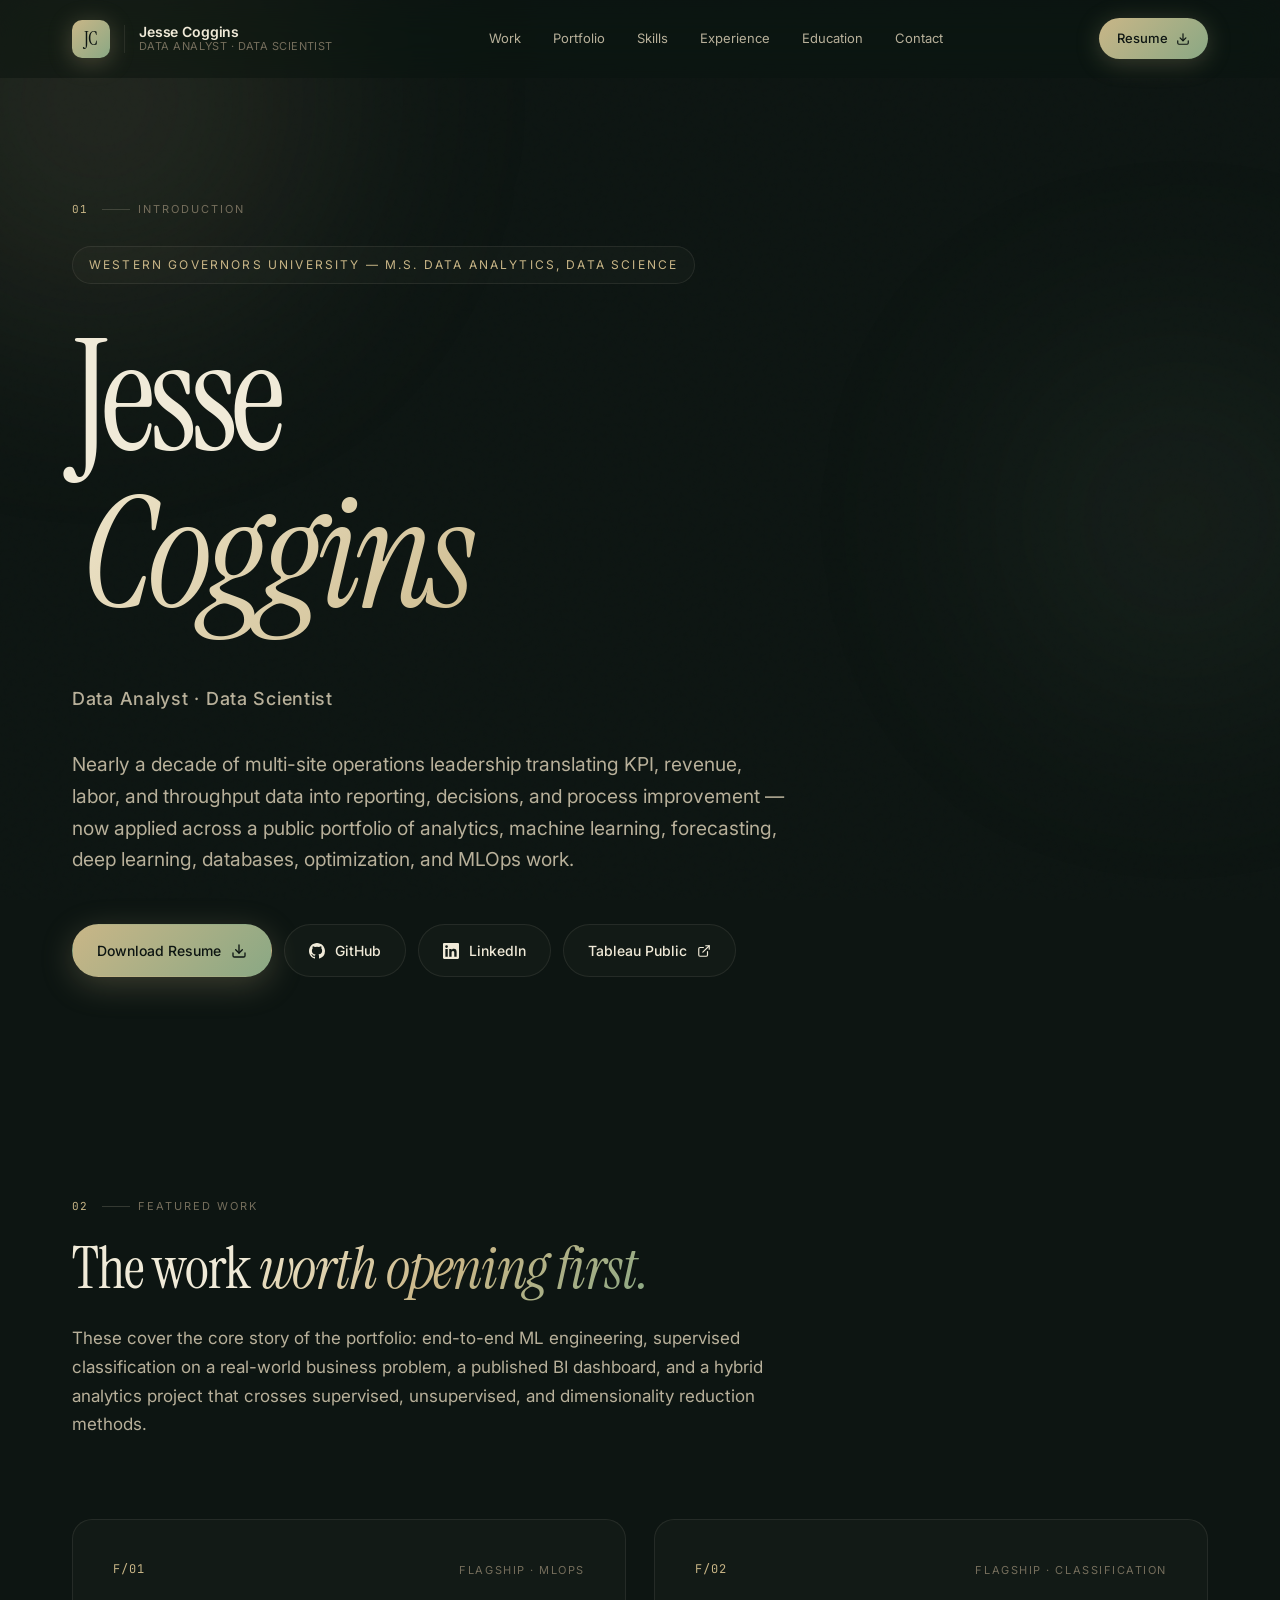
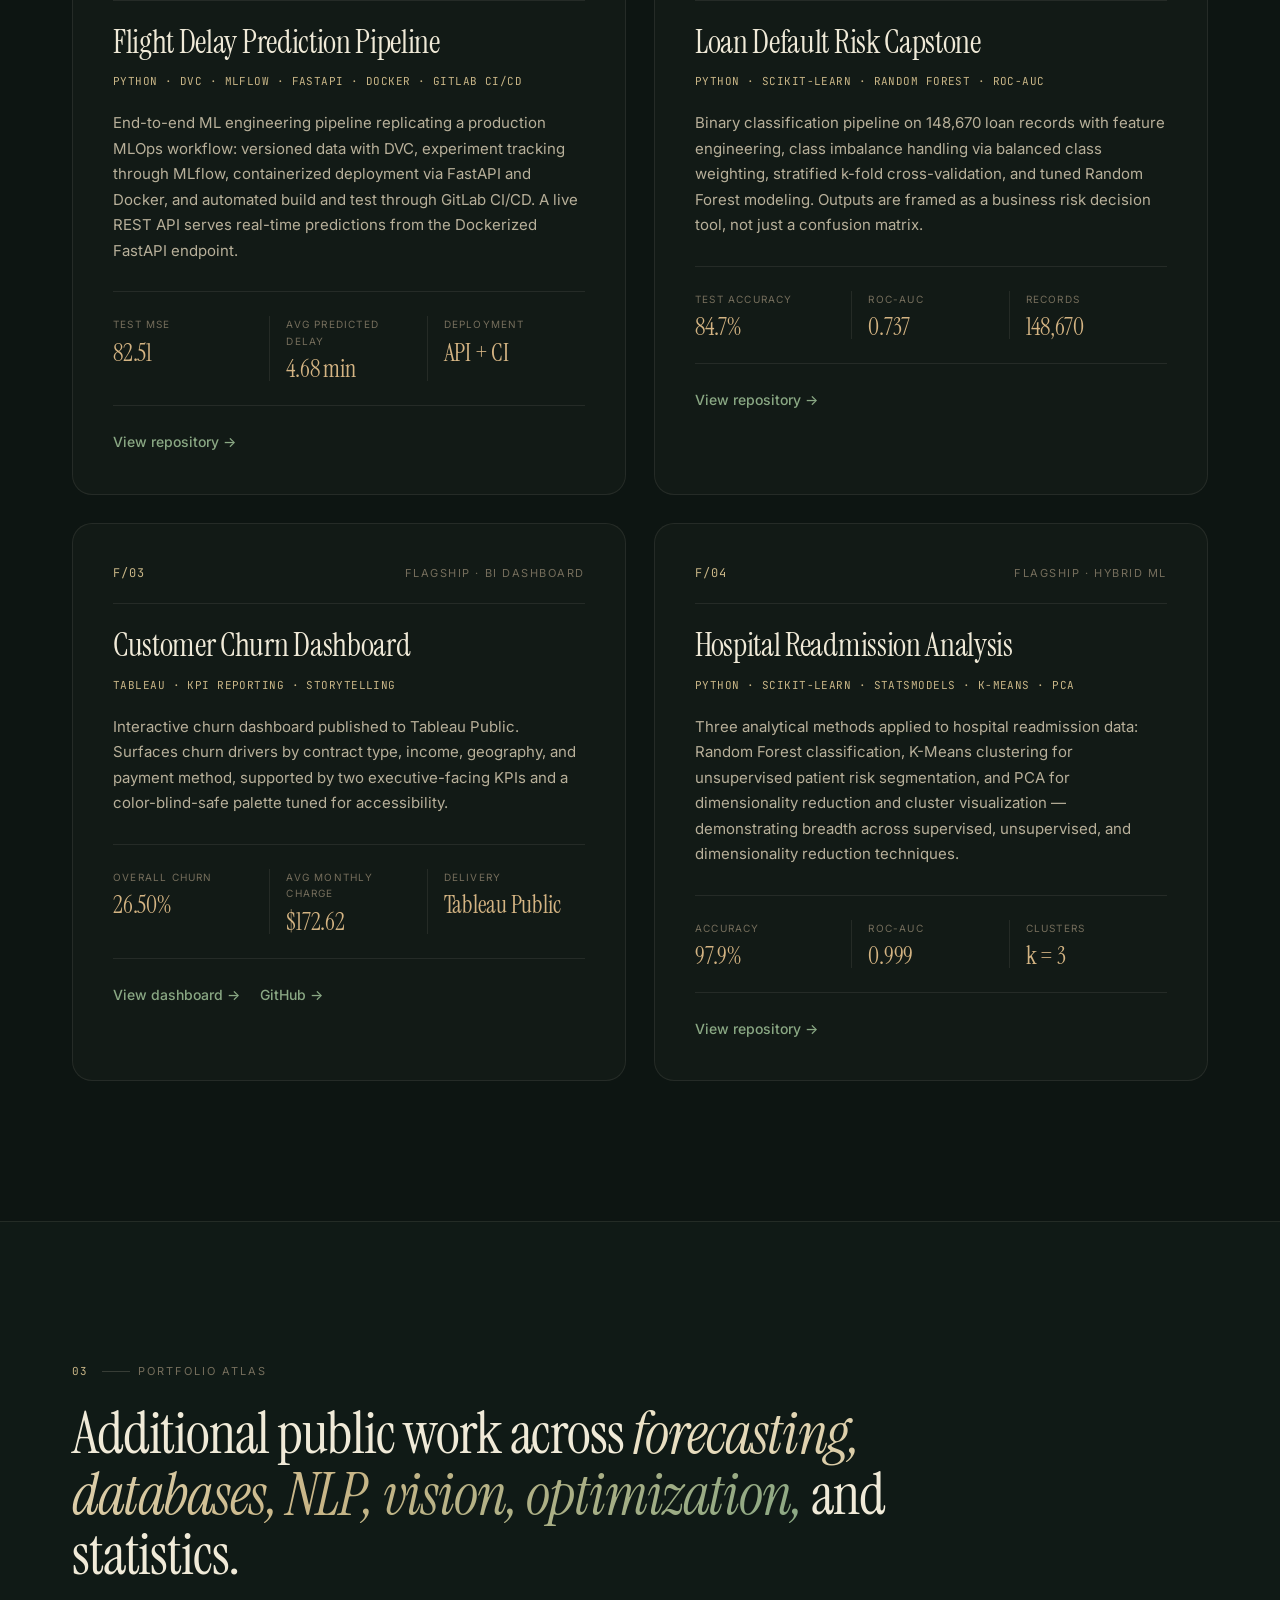
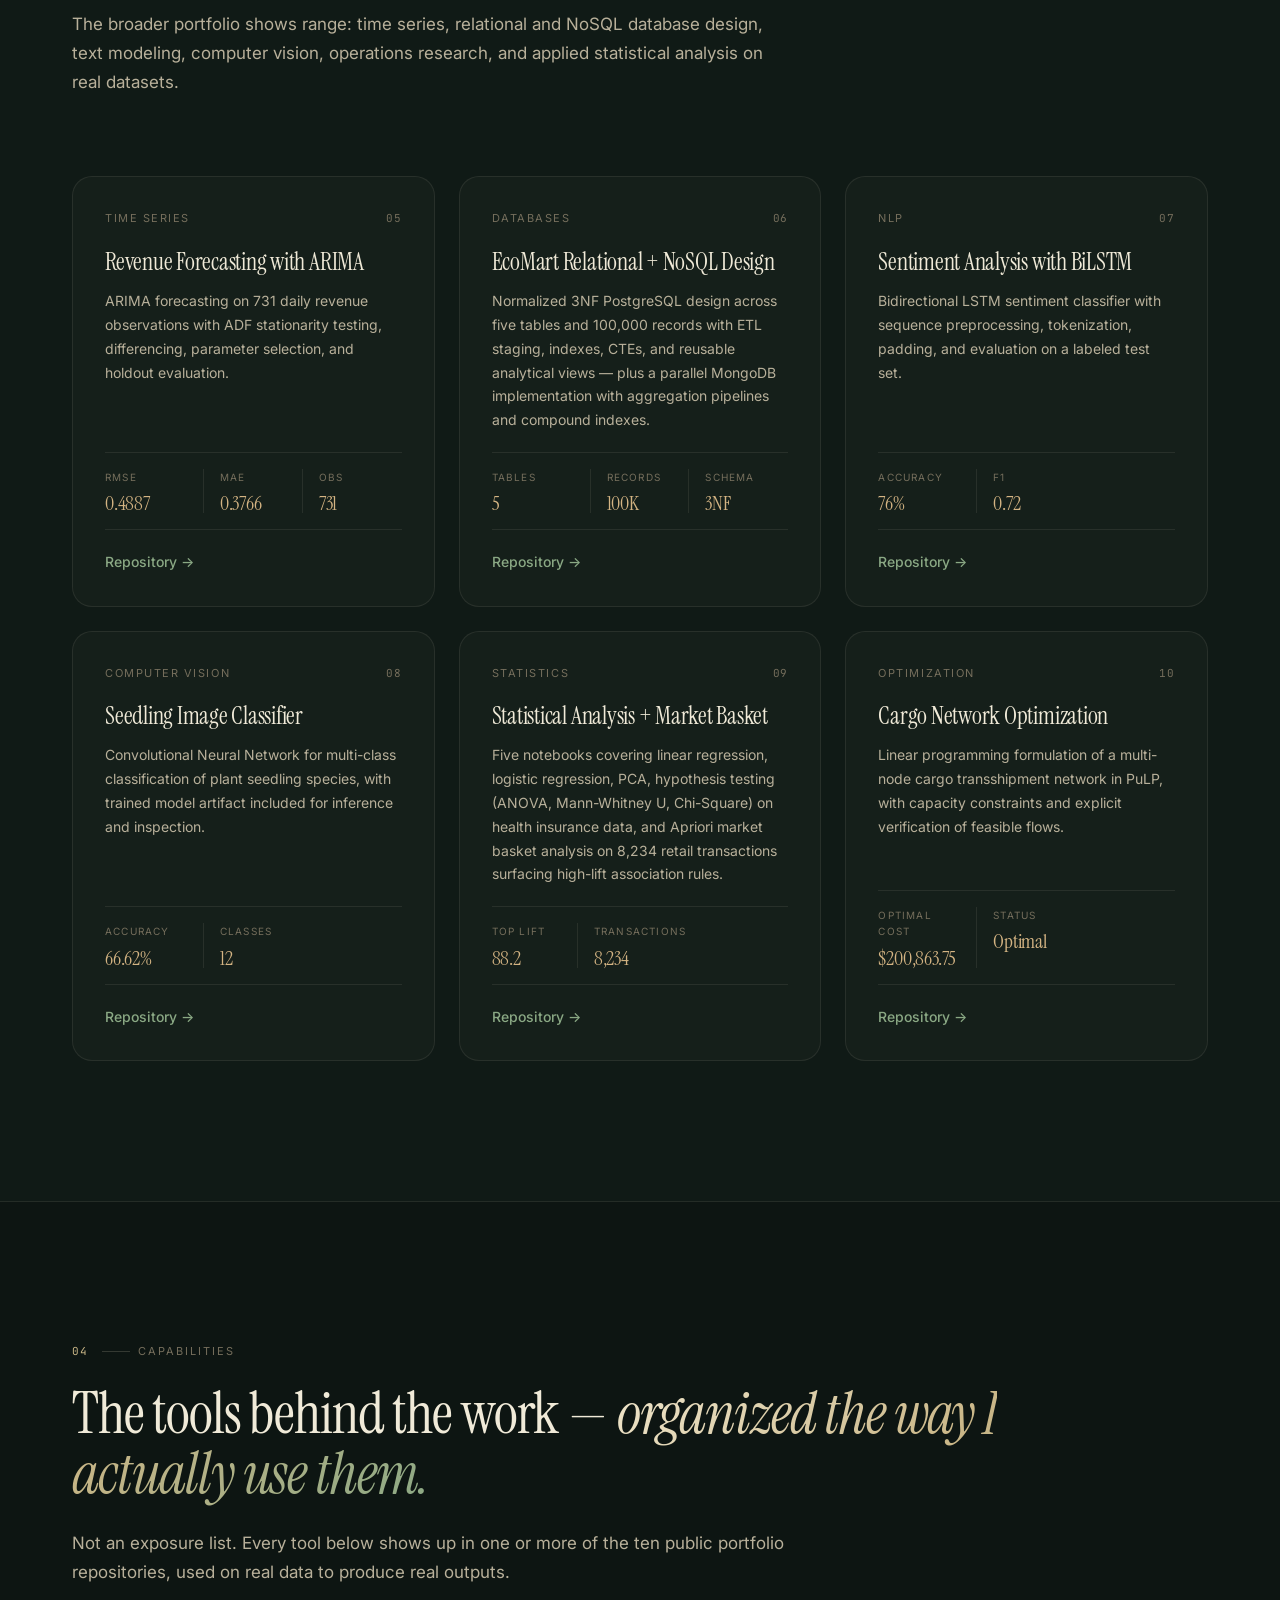
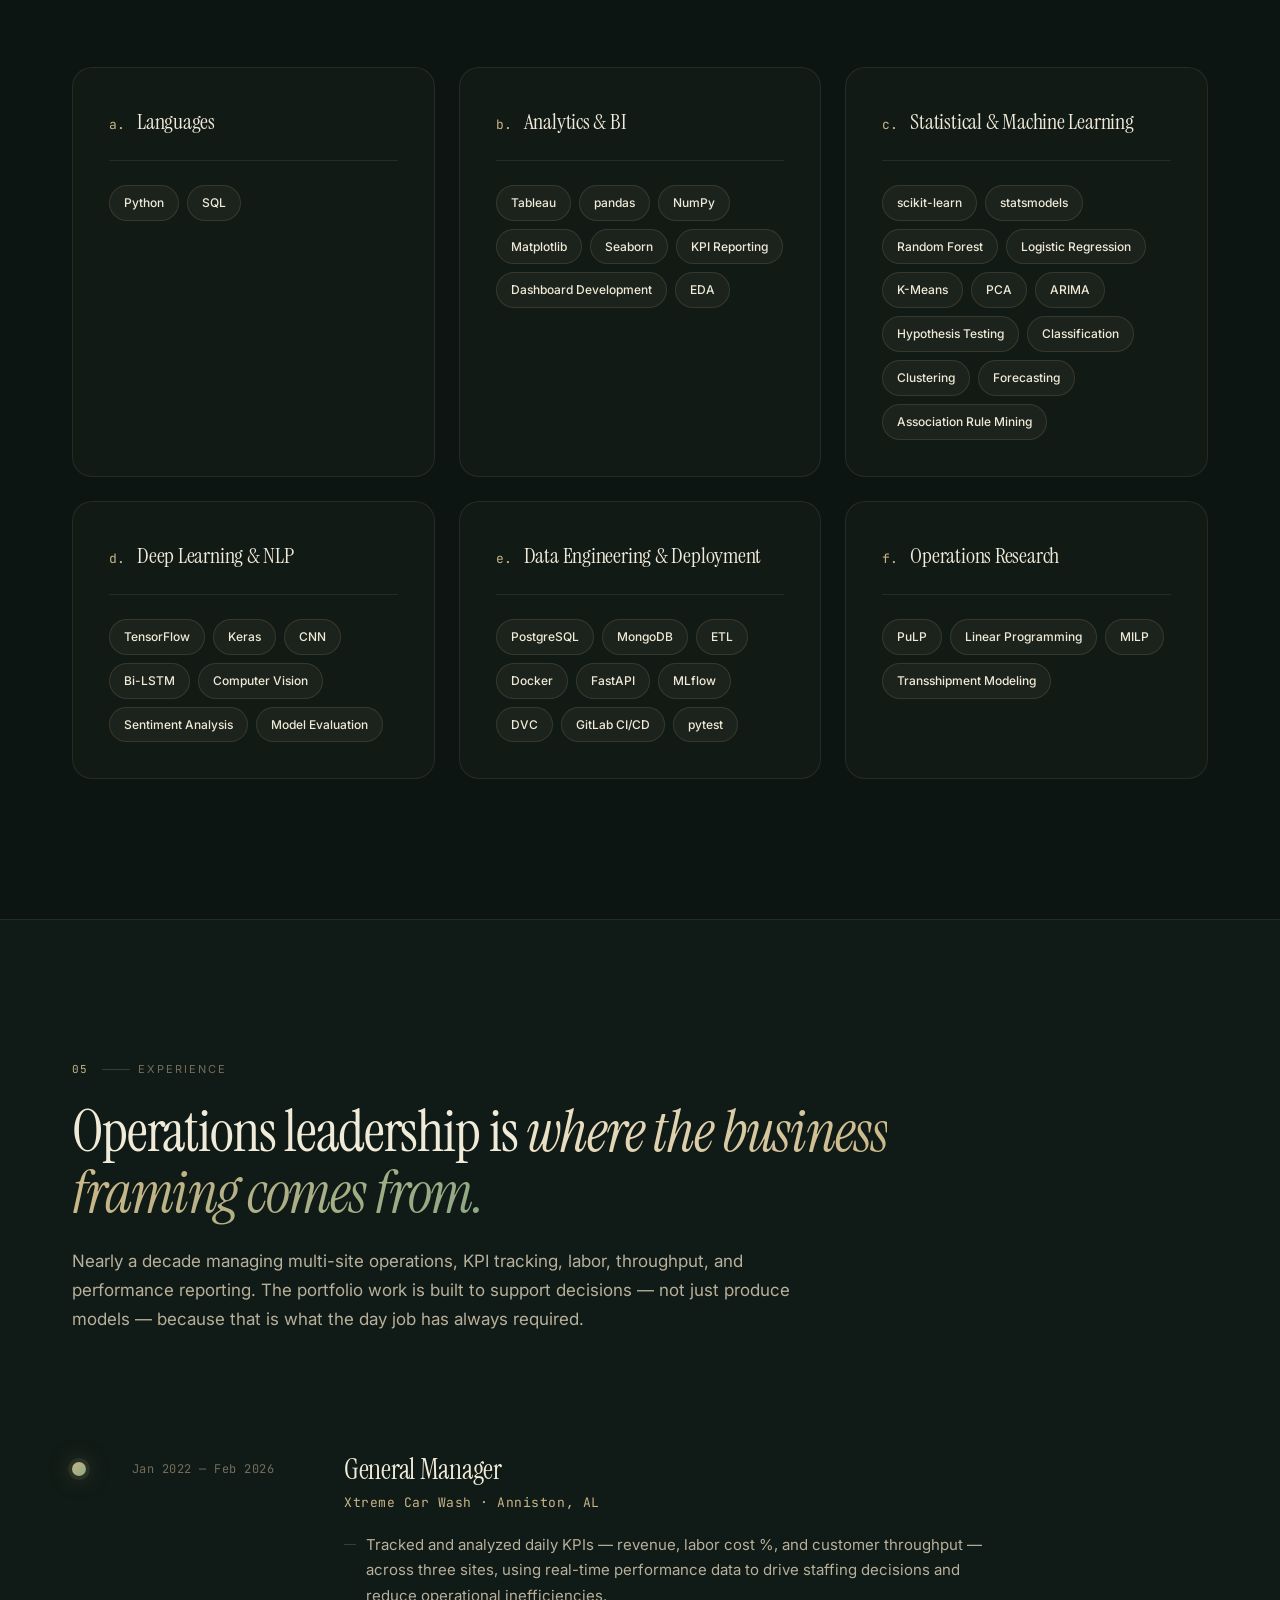
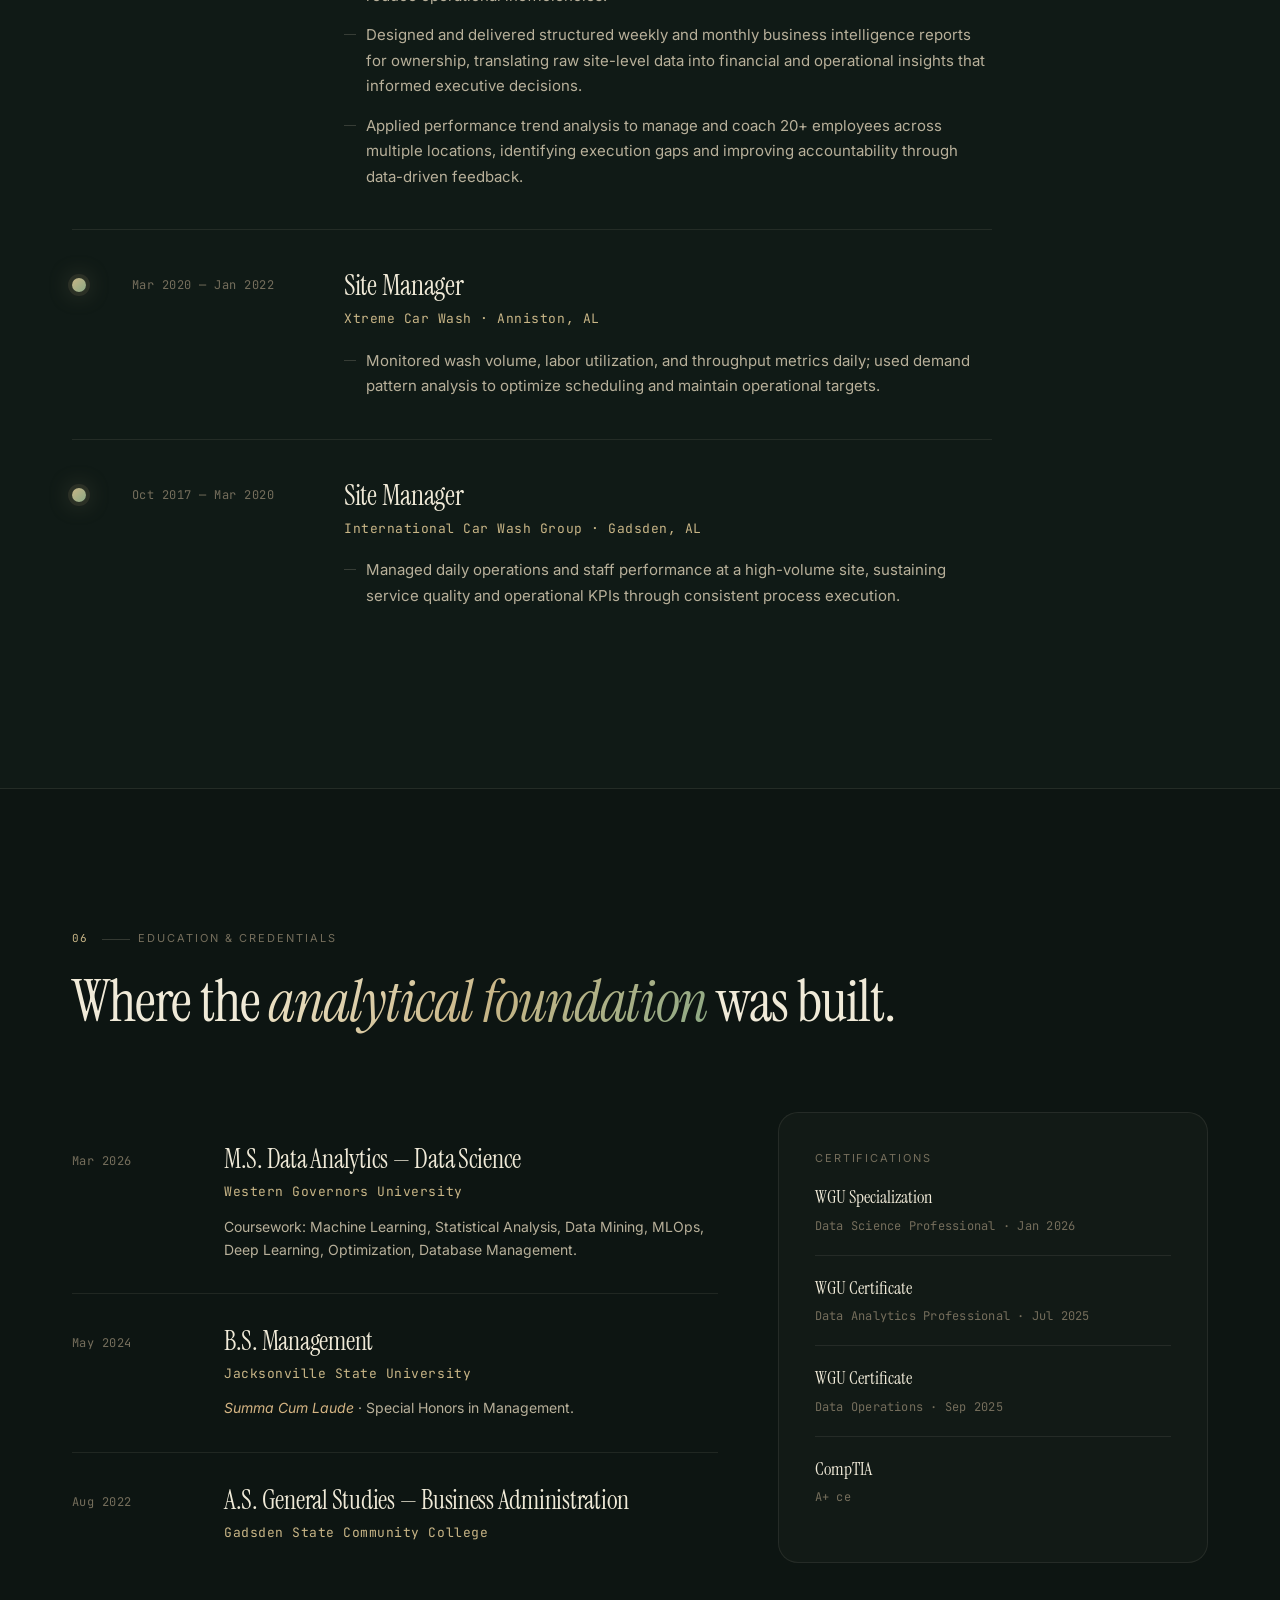
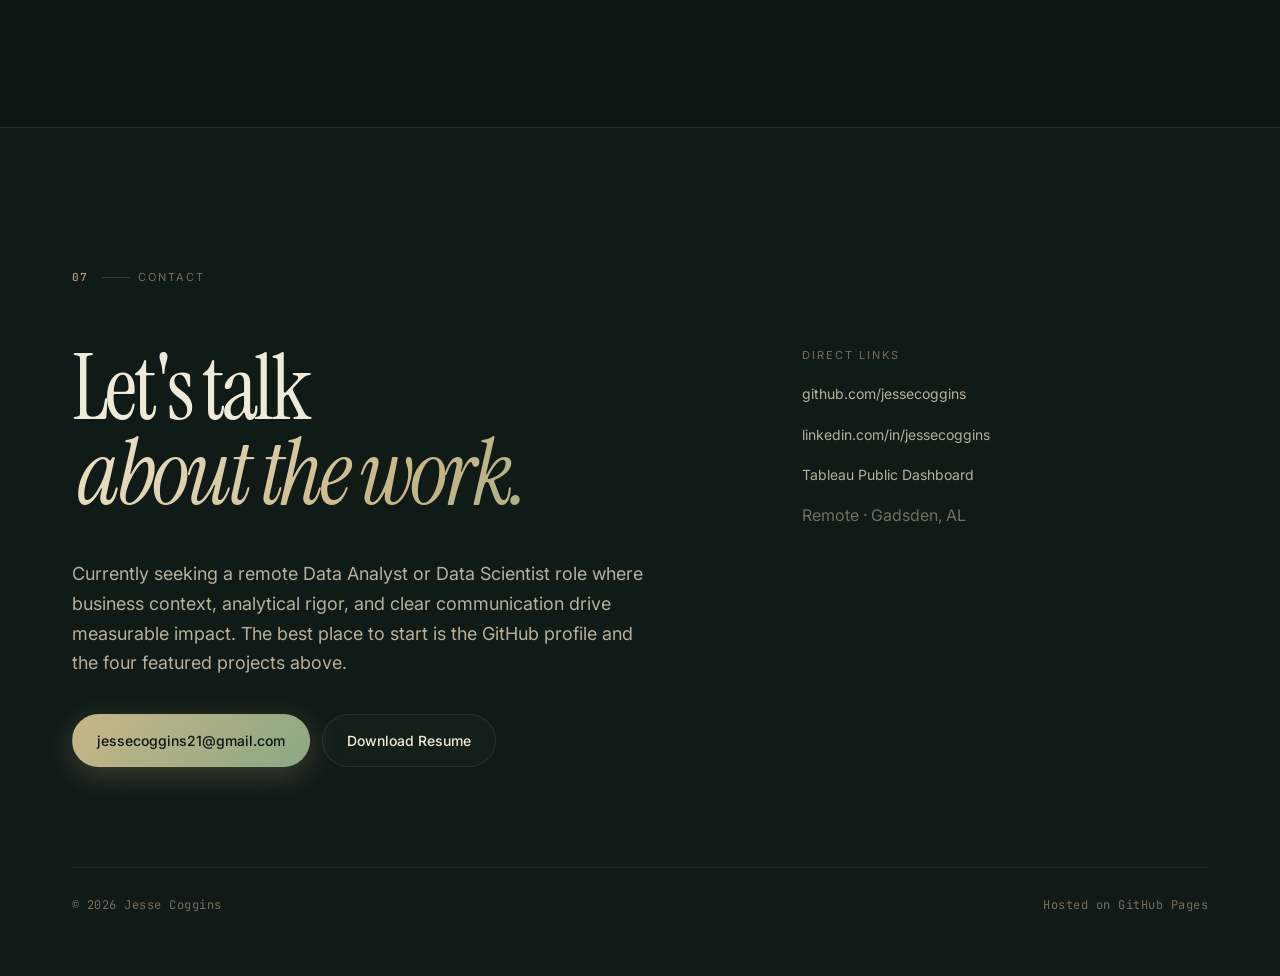
==== index.html @ a67bb9e8 "Fix theme-color to match bg and remove dead proof-strip CSS" ====
<!DOCTYPE html>
<html lang="en">
  <head>
    <meta charset="UTF-8" />
    <meta name="viewport" content="width=device-width, initial-scale=1.0" />
    <title>Jesse Coggins — Data Analyst &amp; Data Scientist</title>
    <meta
      name="description"
      content="Jesse Coggins — Data Analyst and Data Scientist. Public portfolio spanning analytics, machine learning, forecasting, deep learning, databases, optimization, and MLOps."
    />
    <meta name="author" content="Jesse Coggins" />
    <meta name="theme-color" content="#0d1512" />

    <link rel="icon" type="image/svg+xml" href="assets/favicon.svg" />
    <link rel="shortcut icon" href="assets/favicon.svg" />

    <meta property="og:type" content="website" />
    <meta property="og:title" content="Jesse Coggins — Data Analyst &amp; Data Scientist" />
    <meta
      property="og:description"
      content="Public portfolio spanning analytics, machine learning, forecasting, deep learning, databases, optimization, and MLOps."
    />
    <meta property="og:url" content="https://jessecoggins.github.io/" />
    <meta property="og:image" content="https://jessecoggins.github.io/assets/images/og-preview.png" />
    <meta property="og:image:width" content="2370" />
    <meta property="og:image:height" content="892" />

    <meta name="twitter:card" content="summary_large_image" />
    <meta name="twitter:title" content="Jesse Coggins — Data Analyst &amp; Data Scientist" />
    <meta name="twitter:description" content="Public portfolio spanning analytics, machine learning, forecasting, deep learning, databases, optimization, and MLOps." />
    <meta name="twitter:image" content="https://jessecoggins.github.io/assets/images/og-preview.png" />

    <script async src="https://www.googletagmanager.com/gtag/js?id=G-KCZHKZH9K4"></script>
    <script>
      window.dataLayer = window.dataLayer || [];
      function gtag(){dataLayer.push(arguments);}
      gtag('js', new Date());
      gtag('config', 'G-KCZHKZH9K4');
    </script>

    <link rel="preconnect" href="https://fonts.googleapis.com" />
    <link rel="preconnect" href="https://fonts.gstatic.com" crossorigin />
    <link
      href="https://fonts.googleapis.com/css2?family=Inter:wght@300;400;500;600;700&family=Instrument+Serif:ital@0;1&family=JetBrains+Mono:wght@400;500&display=swap"
      rel="stylesheet"
    />
    <script>
      document.documentElement.classList.add('js');
    </script>
    <link rel="stylesheet" href="styles.css" />
  </head>
  <body>
    <div class="grain" aria-hidden="true"></div>
    <div class="gradient-orb orb-1" aria-hidden="true"></div>
    <div class="gradient-orb orb-2" aria-hidden="true"></div>

    <header class="site-header">
      <div class="container nav">
        <a class="brand" href="#top" aria-label="Jesse Coggins — home">
          <span class="brand-mark">JC</span>
          <span class="brand-divider" aria-hidden="true"></span>
          <span class="brand-text">
            <strong>Jesse Coggins</strong>
            <small>Data Analyst · Data Scientist</small>
          </span>
        </a>

        <nav class="primary-nav" aria-label="Primary">
          <a href="#work">Work</a>
          <a href="#portfolio">Portfolio</a>
          <a href="#skills">Skills</a>
          <a href="#experience">Experience</a>
          <a href="#education">Education</a>
          <a href="#contact">Contact</a>
        </nav>

        <div class="nav-actions">
          <details class="mobile-nav">
            <summary class="nav-toggle" aria-label="Open menu">
              <span>Menu</span>
              <svg width="14" height="14" viewBox="0 0 24 24" fill="none" stroke="currentColor" stroke-width="2" stroke-linecap="round" stroke-linejoin="round" aria-hidden="true">
                <line x1="3" y1="6" x2="21" y2="6" />
                <line x1="3" y1="12" x2="21" y2="12" />
                <line x1="3" y1="18" x2="21" y2="18" />
              </svg>
            </summary>
            <div class="mobile-nav-panel" aria-label="Mobile navigation">
              <a href="#work">Work</a>
              <a href="#portfolio">Portfolio</a>
              <a href="#skills">Skills</a>
              <a href="#experience">Experience</a>
              <a href="#education">Education</a>
              <a href="#contact">Contact</a>
            </div>
          </details>

          <a class="nav-button" href="assets/resume/Jesse_Coggins_Resume.pdf" download>
            <span>Resume</span>
            <svg width="14" height="14" viewBox="0 0 24 24" fill="none" stroke="currentColor" stroke-width="2" stroke-linecap="round" stroke-linejoin="round" aria-hidden="true">
              <path d="M21 15v4a2 2 0 0 1-2 2H5a2 2 0 0 1-2-2v-4" />
              <polyline points="7 10 12 15 17 10" />
              <line x1="12" y1="15" x2="12" y2="3" />
            </svg>
          </a>
        </div>
      </div>
    </header>

    <main id="top">
      <!-- ===================== HERO ===================== -->
      <section class="hero">
        <div class="container hero-inner">
          <div class="hero-meta">
            <span class="section-index">01</span>
            <span class="section-label">Introduction</span>
          </div>

          <p class="eyebrow">Western Governors University — M.S. Data Analytics, Data Science</p>

          <h1 class="display">
            <span class="display-line">Jesse</span>
            <span class="display-line italic">Coggins</span>
          </h1>

          <p class="role">Data Analyst · Data Scientist</p>

          <p class="lede">
            Nearly a decade of multi-site operations leadership translating KPI, revenue, labor,
            and throughput data into reporting, decisions, and process improvement — now applied
            across a public portfolio of analytics, machine learning, forecasting, deep learning,
            databases, optimization, and MLOps work.
          </p>

          <div class="cta-row">
            <a class="button button-primary" href="assets/resume/Jesse_Coggins_Resume.pdf" download>
              <span>Download Resume</span>
              <svg width="16" height="16" viewBox="0 0 24 24" fill="none" stroke="currentColor" stroke-width="2" stroke-linecap="round" stroke-linejoin="round" aria-hidden="true"><path d="M21 15v4a2 2 0 0 1-2 2H5a2 2 0 0 1-2-2v-4"/><polyline points="7 10 12 15 17 10"/><line x1="12" y1="15" x2="12" y2="3"/></svg>
            </a>
            <a class="button button-ghost" href="https://github.com/jessecoggins" target="_blank" rel="noreferrer">
              <svg width="16" height="16" viewBox="0 0 24 24" fill="currentColor" aria-hidden="true"><path d="M12 0C5.37 0 0 5.37 0 12c0 5.3 3.44 9.8 8.21 11.39.6.11.82-.26.82-.58v-2.17c-3.34.73-4.04-1.61-4.04-1.61-.55-1.39-1.34-1.76-1.34-1.76-1.09-.75.08-.73.08-.73 1.21.09 1.84 1.24 1.84 1.24 1.07 1.84 2.81 1.31 3.5 1 .11-.78.42-1.31.76-1.61-2.67-.3-5.47-1.33-5.47-5.93 0-1.31.47-2.38 1.24-3.22-.13-.3-.54-1.52.11-3.18 0 0 1.01-.32 3.3 1.23a11.5 11.5 0 0 1 6 0c2.29-1.55 3.3-1.23 3.3-1.23.65 1.66.24 2.88.12 3.18.77.84 1.24 1.91 1.24 3.22 0 4.61-2.81 5.62-5.49 5.92.43.37.81 1.1.81 2.22v3.29c0 .32.22.7.83.58A12 12 0 0 0 24 12c0-6.63-5.37-12-12-12z"/></svg>
              <span>GitHub</span>
            </a>
            <a class="button button-ghost" href="https://www.linkedin.com/in/jessecoggins" target="_blank" rel="noreferrer">
              <svg width="16" height="16" viewBox="0 0 24 24" fill="currentColor" aria-hidden="true"><path d="M20.45 20.45h-3.56v-5.57c0-1.33-.02-3.04-1.85-3.04-1.85 0-2.14 1.45-2.14 2.94v5.67H9.35V9h3.41v1.56h.05c.48-.9 1.64-1.85 3.37-1.85 3.6 0 4.27 2.37 4.27 5.46v6.28zM5.34 7.43a2.06 2.06 0 1 1 0-4.13 2.06 2.06 0 0 1 0 4.13zM7.12 20.45H3.56V9h3.56v11.45zM22.22 0H1.77C.8 0 0 .77 0 1.72v20.56C0 23.23.8 24 1.77 24h20.45c.98 0 1.78-.77 1.78-1.72V1.72C24 .77 23.2 0 22.22 0z"/></svg>
              <span>LinkedIn</span>
            </a>
            <a class="button button-ghost" href="https://public.tableau.com/shared/Z8Z9SR2NB?:display_count=n&amp;:origin=viz_share_link" target="_blank" rel="noreferrer">
              <span>Tableau Public</span>
              <svg width="14" height="14" viewBox="0 0 24 24" fill="none" stroke="currentColor" stroke-width="2" stroke-linecap="round" stroke-linejoin="round" aria-hidden="true"><path d="M18 13v6a2 2 0 0 1-2 2H5a2 2 0 0 1-2-2V8a2 2 0 0 1 2-2h6"/><polyline points="15 3 21 3 21 9"/><line x1="10" y1="14" x2="21" y2="3"/></svg>
            </a>
          </div>

        </div>
      </section>

      <!-- ===================== WORK / FEATURED ===================== -->
      <section id="work" class="section">
        <div class="container">
          <header class="section-head">
            <div class="section-meta">
              <span class="section-index">02</span>
              <span class="section-label">Featured Work</span>
            </div>
            <h2 class="section-title">
              The work <em>worth opening first.</em>
            </h2>
            <p class="section-dek">
              These cover the core story of the portfolio: end-to-end ML engineering, supervised
              classification on a real-world business problem, a published BI dashboard, and a
              hybrid analytics project that crosses supervised, unsupervised, and dimensionality
              reduction methods.
            </p>
          </header>

          <div class="featured-grid">
            <article class="project project-featured">
              <div class="project-rail">
                <span class="project-index">F/01</span>
                <span class="project-kind">Flagship · MLOps</span>
              </div>
              <div class="project-body">
                <h3>Flight Delay Prediction Pipeline</h3>
                <p class="project-tags">Python · DVC · MLflow · FastAPI · Docker · GitLab CI/CD</p>
                <p class="project-copy">
                  End-to-end ML engineering pipeline replicating a production MLOps workflow:
                  versioned data with DVC, experiment tracking through MLflow, containerized
                  deployment via FastAPI and Docker, and automated build and test through GitLab
                  CI/CD. A live REST API serves real-time predictions from the Dockerized
                  FastAPI endpoint.
                </p>
                <dl class="metric-row">
                  <div><dt>Test MSE</dt><dd>82.51</dd></div>
                  <div><dt>Avg Predicted Delay</dt><dd>4.68 min</dd></div>
                  <div><dt>Deployment</dt><dd>API + CI</dd></div>
                </dl>
                <div class="project-links">
                  <a href="https://github.com/jessecoggins/flight-delay-mlops" target="_blank" rel="noreferrer">View repository →</a>
                </div>
              </div>
            </article>

            <article class="project project-featured">
              <div class="project-rail">
                <span class="project-index">F/02</span>
                <span class="project-kind">Flagship · Classification</span>
              </div>
              <div class="project-body">
                <h3>Loan Default Risk Capstone</h3>
                <p class="project-tags">Python · scikit-learn · Random Forest · ROC-AUC</p>
                <p class="project-copy">
                  Binary classification pipeline on 148,670 loan records with feature engineering,
                  class imbalance handling via balanced class weighting, stratified k-fold
                  cross-validation, and tuned Random Forest modeling. Outputs are framed as a
                  business risk decision tool, not just a confusion matrix.
                </p>
                <dl class="metric-row">
                  <div><dt>Test Accuracy</dt><dd>84.7%</dd></div>
                  <div><dt>ROC-AUC</dt><dd>0.737</dd></div>
                  <div><dt>Records</dt><dd>148,670</dd></div>
                </dl>
                <div class="project-links">
                  <a href="https://github.com/jessecoggins/loan-default-risk-capstone" target="_blank" rel="noreferrer">View repository →</a>
                </div>
              </div>
            </article>

            <article class="project project-featured">
              <div class="project-rail">
                <span class="project-index">F/03</span>
                <span class="project-kind">Flagship · BI Dashboard</span>
              </div>
              <div class="project-body">
                <h3>Customer Churn Dashboard</h3>
                <p class="project-tags">Tableau · KPI Reporting · Storytelling</p>
                <p class="project-copy">
                  Interactive churn dashboard published to Tableau Public. Surfaces churn drivers
                  by contract type, income, geography, and payment method, supported by two
                  executive-facing KPIs and a color-blind-safe palette tuned for accessibility.
                </p>
                <dl class="metric-row">
                  <div><dt>Overall Churn</dt><dd>26.50%</dd></div>
                  <div><dt>Avg Monthly Charge</dt><dd>$172.62</dd></div>
                  <div><dt>Delivery</dt><dd>Tableau Public</dd></div>
                </dl>
                <div class="project-links">
                  <a href="https://public.tableau.com/shared/Z8Z9SR2NB?:display_count=n&amp;:origin=viz_share_link" target="_blank" rel="noreferrer">View dashboard →</a>
                  <a href="https://github.com/jessecoggins/customer-churn-dashboard" target="_blank" rel="noreferrer">GitHub →</a>
                </div>
              </div>
            </article>

            <article class="project project-featured">
              <div class="project-rail">
                <span class="project-index">F/04</span>
                <span class="project-kind">Flagship · Hybrid ML</span>
              </div>
              <div class="project-body">
                <h3>Hospital Readmission Analysis</h3>
                <p class="project-tags">Python · scikit-learn · statsmodels · K-Means · PCA</p>
                <p class="project-copy">
                  Three analytical methods applied to hospital readmission data: Random Forest
                  classification, K-Means clustering for unsupervised patient risk segmentation,
                  and PCA for dimensionality reduction and cluster visualization — demonstrating
                  breadth across supervised, unsupervised, and dimensionality reduction techniques.
                </p>
                <dl class="metric-row">
                  <div><dt>Accuracy</dt><dd>97.9%</dd></div>
                  <div><dt>ROC-AUC</dt><dd>0.999</dd></div>
                  <div><dt>Clusters</dt><dd>k = 3</dd></div>
                </dl>
                <div class="project-links">
                  <a href="https://github.com/jessecoggins/hospital-readmission-ml" target="_blank" rel="noreferrer">View repository →</a>
                </div>
              </div>
            </article>
          </div>
        </div>
      </section>

      <!-- ===================== PORTFOLIO ATLAS ===================== -->
      <section id="portfolio" class="section section-alt">
        <div class="container">
          <header class="section-head">
            <div class="section-meta">
              <span class="section-index">03</span>
              <span class="section-label">Portfolio Atlas</span>
            </div>
            <h2 class="section-title">
              Additional public work across <em>forecasting, databases, NLP, vision, optimization,</em> and statistics.
            </h2>
            <p class="section-dek">
              The broader portfolio shows range: time series, relational and NoSQL database
              design, text modeling, computer vision, operations research, and applied
              statistical analysis on real datasets.
            </p>
          </header>

          <div class="atlas-grid">
            <article class="project project-atlas">
              <div class="project-topline">
                <span class="project-kind">Time Series</span>
                <span class="project-index-sm">05</span>
              </div>
              <h3>Revenue Forecasting with ARIMA</h3>
              <p class="project-copy">
                ARIMA forecasting on 731 daily revenue observations with ADF stationarity testing,
                differencing, parameter selection, and holdout evaluation.
              </p>
              <dl class="metric-row compact">
                <div><dt>RMSE</dt><dd>0.4887</dd></div>
                <div><dt>MAE</dt><dd>0.3766</dd></div>
                <div><dt>Obs</dt><dd>731</dd></div>
              </dl>
              <a href="https://github.com/jessecoggins/revenue-forecasting-arima" target="_blank" rel="noreferrer" class="project-link">Repository →</a>
            </article>

            <article class="project project-atlas">
              <div class="project-topline">
                <span class="project-kind">Databases</span>
                <span class="project-index-sm">06</span>
              </div>
              <h3>EcoMart Relational + NoSQL Design</h3>
              <p class="project-copy">
                Normalized 3NF PostgreSQL design across five tables and 100,000 records with ETL
                staging, indexes, CTEs, and reusable analytical views — plus a parallel MongoDB
                implementation with aggregation pipelines and compound indexes.
              </p>
              <dl class="metric-row compact">
                <div><dt>Tables</dt><dd>5</dd></div>
                <div><dt>Records</dt><dd>100K</dd></div>
                <div><dt>Schema</dt><dd>3NF</dd></div>
              </dl>
              <a href="https://github.com/jessecoggins/ecomart-relational-nosql-database-design" target="_blank" rel="noreferrer" class="project-link">Repository →</a>
            </article>

            <article class="project project-atlas">
              <div class="project-topline">
                <span class="project-kind">NLP</span>
                <span class="project-index-sm">07</span>
              </div>
              <h3>Sentiment Analysis with BiLSTM</h3>
              <p class="project-copy">
                Bidirectional LSTM sentiment classifier with sequence preprocessing, tokenization,
                padding, and evaluation on a labeled test set.
              </p>
              <dl class="metric-row compact">
                <div><dt>Accuracy</dt><dd>76%</dd></div>
                <div><dt>F1</dt><dd>0.72</dd></div>
              </dl>
              <a href="https://github.com/jessecoggins/sentiment-analysis-bilstm" target="_blank" rel="noreferrer" class="project-link">Repository →</a>
            </article>

            <article class="project project-atlas">
              <div class="project-topline">
                <span class="project-kind">Computer Vision</span>
                <span class="project-index-sm">08</span>
              </div>
              <h3>Seedling Image Classifier</h3>
              <p class="project-copy">
                Convolutional Neural Network for multi-class classification of plant seedling
                species, with trained model artifact included for inference and inspection.
              </p>
              <dl class="metric-row compact">
                <div><dt>Accuracy</dt><dd>66.62%</dd></div>
                <div><dt>Classes</dt><dd>12</dd></div>
              </dl>
              <a href="https://github.com/jessecoggins/seedling-image-classifier" target="_blank" rel="noreferrer" class="project-link">Repository →</a>
            </article>

            <article class="project project-atlas">
              <div class="project-topline">
                <span class="project-kind">Statistics</span>
                <span class="project-index-sm">09</span>
              </div>
              <h3>Statistical Analysis + Market Basket</h3>
              <p class="project-copy">
                Five notebooks covering linear regression, logistic regression, PCA, hypothesis
                testing (ANOVA, Mann-Whitney U, Chi-Square) on health insurance data, and Apriori
                market basket analysis on 8,234 retail transactions surfacing high-lift association
                rules.
              </p>
              <dl class="metric-row compact">
                <div><dt>Top Lift</dt><dd>88.2</dd></div>
                <div><dt>Transactions</dt><dd>8,234</dd></div>
              </dl>
              <a href="https://github.com/jessecoggins/statistical-analysis-and-market-basket" target="_blank" rel="noreferrer" class="project-link">Repository →</a>
            </article>

            <article class="project project-atlas">
              <div class="project-topline">
                <span class="project-kind">Optimization</span>
                <span class="project-index-sm">10</span>
              </div>
              <h3>Cargo Network Optimization</h3>
              <p class="project-copy">
                Linear programming formulation of a multi-node cargo transshipment network in
                PuLP, with capacity constraints and explicit verification of feasible flows.
              </p>
              <dl class="metric-row compact">
                <div><dt>Optimal Cost</dt><dd>$200,863.75</dd></div>
                <div><dt>Status</dt><dd>Optimal</dd></div>
              </dl>
              <a href="https://github.com/jessecoggins/cargo-network-optimization" target="_blank" rel="noreferrer" class="project-link">Repository →</a>
            </article>
          </div>
        </div>
      </section>

      <!-- ===================== SKILLS ===================== -->
      <section id="skills" class="section">
        <div class="container">
          <header class="section-head">
            <div class="section-meta">
              <span class="section-index">04</span>
              <span class="section-label">Capabilities</span>
            </div>
            <h2 class="section-title">
              The tools behind the work — <em>organized the way I actually use them.</em>
            </h2>
            <p class="section-dek">
              Not an exposure list. Every tool below shows up in one or more of the ten public
              portfolio repositories, used on real data to produce real outputs.
            </p>
          </header>

          <div class="skills-grid">
            <div class="skill-card">
              <div class="skill-head">
                <span class="skill-index">a.</span>
                <h3>Languages</h3>
              </div>
              <ul class="chip-list">
                <li>Python</li>
                <li>SQL</li>
              </ul>
            </div>

            <div class="skill-card">
              <div class="skill-head">
                <span class="skill-index">b.</span>
                <h3>Analytics &amp; BI</h3>
              </div>
              <ul class="chip-list">
                <li>Tableau</li>
                <li>pandas</li>
                <li>NumPy</li>
                <li>Matplotlib</li>
                <li>Seaborn</li>
                <li>KPI Reporting</li>
                <li>Dashboard Development</li>
                <li>EDA</li>
              </ul>
            </div>

            <div class="skill-card">
              <div class="skill-head">
                <span class="skill-index">c.</span>
                <h3>Statistical &amp; Machine Learning</h3>
              </div>
              <ul class="chip-list">
                <li>scikit-learn</li>
                <li>statsmodels</li>
                <li>Random Forest</li>
                <li>Logistic Regression</li>
                <li>K-Means</li>
                <li>PCA</li>
                <li>ARIMA</li>
                <li>Hypothesis Testing</li>
                <li>Classification</li>
                <li>Clustering</li>
                <li>Forecasting</li>
                <li>Association Rule Mining</li>
              </ul>
            </div>

            <div class="skill-card">
              <div class="skill-head">
                <span class="skill-index">d.</span>
                <h3>Deep Learning &amp; NLP</h3>
              </div>
              <ul class="chip-list">
                <li>TensorFlow</li>
                <li>Keras</li>
                <li>CNN</li>
                <li>Bi-LSTM</li>
                <li>Computer Vision</li>
                <li>Sentiment Analysis</li>
                <li>Model Evaluation</li>
              </ul>
            </div>

            <div class="skill-card">
              <div class="skill-head">
                <span class="skill-index">e.</span>
                <h3>Data Engineering &amp; Deployment</h3>
              </div>
              <ul class="chip-list">
                <li>PostgreSQL</li>
                <li>MongoDB</li>
                <li>ETL</li>
                <li>Docker</li>
                <li>FastAPI</li>
                <li>MLflow</li>
                <li>DVC</li>
                <li>GitLab CI/CD</li>
                <li>pytest</li>
              </ul>
            </div>

            <div class="skill-card">
              <div class="skill-head">
                <span class="skill-index">f.</span>
                <h3>Operations Research</h3>
              </div>
              <ul class="chip-list">
                <li>PuLP</li>
                <li>Linear Programming</li>
                <li>MILP</li>
                <li>Transshipment Modeling</li>
              </ul>
            </div>
          </div>
        </div>
      </section>

      <!-- ===================== EXPERIENCE ===================== -->
      <section id="experience" class="section section-alt">
        <div class="container">
          <header class="section-head">
            <div class="section-meta">
              <span class="section-index">05</span>
              <span class="section-label">Experience</span>
            </div>
            <h2 class="section-title">
              Operations leadership is <em>where the business framing comes from.</em>
            </h2>
            <p class="section-dek">
              Nearly a decade managing multi-site operations, KPI tracking, labor, throughput,
              and performance reporting. The portfolio work is built to support decisions — not
              just produce models — because that is what the day job has always required.
            </p>
          </header>

          <ol class="timeline">
            <li class="timeline-item">
              <div class="timeline-marker" aria-hidden="true"></div>
              <div class="timeline-dates">Jan 2022 — Feb 2026</div>
              <div class="timeline-body">
                <h3>General Manager</h3>
                <p class="timeline-org">Xtreme Car Wash · Anniston, AL</p>
                <ul class="timeline-points">
                  <li>
                    Tracked and analyzed daily KPIs — revenue, labor cost %, and customer
                    throughput — across three sites, using real-time performance data to drive
                    staffing decisions and reduce operational inefficiencies.
                  </li>
                  <li>
                    Designed and delivered structured weekly and monthly business intelligence
                    reports for ownership, translating raw site-level data into financial and
                    operational insights that informed executive decisions.
                  </li>
                  <li>
                    Applied performance trend analysis to manage and coach 20+ employees across
                    multiple locations, identifying execution gaps and improving accountability
                    through data-driven feedback.
                  </li>
                </ul>
              </div>
            </li>

            <li class="timeline-item">
              <div class="timeline-marker" aria-hidden="true"></div>
              <div class="timeline-dates">Mar 2020 — Jan 2022</div>
              <div class="timeline-body">
                <h3>Site Manager</h3>
                <p class="timeline-org">Xtreme Car Wash · Anniston, AL</p>
                <ul class="timeline-points">
                  <li>
                    Monitored wash volume, labor utilization, and throughput metrics daily; used
                    demand pattern analysis to optimize scheduling and maintain operational
                    targets.
                  </li>
                </ul>
              </div>
            </li>

            <li class="timeline-item">
              <div class="timeline-marker" aria-hidden="true"></div>
              <div class="timeline-dates">Oct 2017 — Mar 2020</div>
              <div class="timeline-body">
                <h3>Site Manager</h3>
                <p class="timeline-org">International Car Wash Group · Gadsden, AL</p>
                <ul class="timeline-points">
                  <li>
                    Managed daily operations and staff performance at a high-volume site,
                    sustaining service quality and operational KPIs through consistent process
                    execution.
                  </li>
                </ul>
              </div>
            </li>
          </ol>
        </div>
      </section>

      <!-- ===================== EDUCATION ===================== -->
      <section id="education" class="section">
        <div class="container">
          <header class="section-head">
            <div class="section-meta">
              <span class="section-index">06</span>
              <span class="section-label">Education &amp; Credentials</span>
            </div>
            <h2 class="section-title">
              Where the <em>analytical foundation</em> was built.
            </h2>
          </header>

          <div class="education-layout">
            <ol class="education-list">
              <li class="edu-item">
                <div class="edu-dates">Mar 2026</div>
                <div class="edu-body">
                  <h3>M.S. Data Analytics — Data Science</h3>
                  <p class="edu-org">Western Governors University</p>
                  <p class="edu-copy">
                    Coursework: Machine Learning, Statistical Analysis, Data Mining, MLOps,
                    Deep Learning, Optimization, Database Management.
                  </p>
                </div>
              </li>

              <li class="edu-item">
                <div class="edu-dates">May 2024</div>
                <div class="edu-body">
                  <h3>B.S. Management</h3>
                  <p class="edu-org">Jacksonville State University</p>
                  <p class="edu-copy">
                    <em>Summa Cum Laude</em> · Special Honors in Management.
                  </p>
                </div>
              </li>

              <li class="edu-item">
                <div class="edu-dates">Aug 2022</div>
                <div class="edu-body">
                  <h3>A.S. General Studies — Business Administration</h3>
                  <p class="edu-org">Gadsden State Community College</p>
                </div>
              </li>
            </ol>

            <aside class="cert-card">
              <div class="section-kicker">Certifications</div>
              <ul class="cert-list">
                <li>
                  <strong>WGU Specialization</strong>
                  <span>Data Science Professional · Jan 2026</span>
                </li>
                <li>
                  <strong>WGU Certificate</strong>
                  <span>Data Analytics Professional · Jul 2025</span>
                </li>
                <li>
                  <strong>WGU Certificate</strong>
                  <span>Data Operations · Sep 2025</span>
                </li>
                <li>
                  <strong>CompTIA</strong>
                  <span>A+ ce</span>
                </li>
              </ul>
            </aside>
          </div>
        </div>
      </section>
    </main>

    <footer id="contact" class="site-footer">
      <div class="container footer-inner">
        <div class="footer-meta">
          <span class="section-index">07</span>
          <span class="section-label">Contact</span>
        </div>

        <div class="footer-grid">
          <div class="footer-pitch">
            <h2 class="display footer-display">
              <span class="display-line">Let's talk</span>
              <span class="display-line italic">about the work.</span>
            </h2>
            <p class="footer-copy">
              Currently seeking a remote Data Analyst or Data Scientist role where business
              context, analytical rigor, and clear communication drive measurable impact. The
              best place to start is the GitHub profile and the four featured projects above.
            </p>
            <div class="cta-row">
              <a class="button button-primary" href="mailto:jessecoggins21@gmail.com">
                <span>jessecoggins21@gmail.com</span>
              </a>
              <a class="button button-ghost" href="assets/resume/Jesse_Coggins_Resume.pdf" download>
                <span>Download Resume</span>
              </a>
            </div>
          </div>

          <aside class="footer-links">
            <div class="section-kicker">Direct Links</div>
            <ul>
              <li><a href="https://github.com/jessecoggins" target="_blank" rel="noreferrer">github.com/jessecoggins</a></li>
              <li><a href="https://www.linkedin.com/in/jessecoggins" target="_blank" rel="noreferrer">linkedin.com/in/jessecoggins</a></li>
              <li><a href="https://public.tableau.com/shared/Z8Z9SR2NB?:display_count=n&amp;:origin=viz_share_link" target="_blank" rel="noreferrer">Tableau Public Dashboard</a></li>
              <li><span class="muted">Remote · Gadsden, AL</span></li>
            </ul>
          </aside>
        </div>

        <div class="footer-rule"></div>

        <div class="footer-base">
          <span>© <span id="year">2026</span> Jesse Coggins</span>
          <span class="muted">Hosted on GitHub Pages</span>
        </div>
      </div>
    </footer>

    <script>
      // Update year
      document.getElementById('year').textContent = new Date().getFullYear();

      // Nav shadow on scroll
      const header = document.querySelector('.site-header');
      const onScroll = () => {
        if (window.scrollY > 8) header.classList.add('scrolled');
        else header.classList.remove('scrolled');
      };
      window.addEventListener('scroll', onScroll, { passive: true });
      onScroll();

      const mobileNav = document.querySelector('.mobile-nav');
      document.querySelectorAll('.mobile-nav-panel a').forEach((link) => {
        link.addEventListener('click', () => {
          if (mobileNav) mobileNav.removeAttribute('open');
        });
      });
    </script>
  </body>
</html>
---- styles.css ----
/* =====================================================
   Jesse Coggins · Portfolio
   Editorial dark theme — Instrument Serif + Inter
   ===================================================== */

:root {
  --bg: #0d1512;
  --bg-alt: #101a16;
  --surface: rgba(232, 222, 199, 0.025);
  --surface-hover: rgba(232, 222, 199, 0.045);
  --border: rgba(232, 222, 199, 0.09);
  --border-strong: rgba(232, 222, 199, 0.18);

  --text: #f0ead8;
  --text-dim: #b8b09a;
  --text-muted: #756e5c;

  --accent: #c9b687;
  --accent-2: #8aa884;
  --accent-warm: #d4b483;

  --grad-text: linear-gradient(135deg, #efe6cc 0%, #c9b687 50%, #8aa884 100%);
  --grad-accent: linear-gradient(135deg, #c9b687 0%, #8aa884 100%);

  --font-sans: 'Inter', -apple-system, BlinkMacSystemFont, 'Segoe UI', Helvetica, Arial, sans-serif;
  --font-serif: 'Instrument Serif', 'Times New Roman', Georgia, serif;
  --font-mono: 'JetBrains Mono', ui-monospace, SFMono-Regular, Menlo, monospace;

  --container: 1200px;
  --container-narrow: 980px;
  --radius-lg: 20px;

  --ease: cubic-bezier(0.22, 1, 0.36, 1);
}

*, *::before, *::after { box-sizing: border-box; }
* { margin: 0; padding: 0; }
html { scroll-behavior: smooth; -webkit-text-size-adjust: 100%; }
body {
  font-family: var(--font-sans);
  font-size: 16px;
  line-height: 1.65;
  color: var(--text);
  background: var(--bg);
  -webkit-font-smoothing: antialiased;
  -moz-osx-font-smoothing: grayscale;
  overflow-x: hidden;
  position: relative;
}
img, svg { display: block; max-width: 100%; }
a { color: inherit; text-decoration: none; }
ul, ol { list-style: none; }
::selection { background: rgba(201, 182, 135, 0.35); color: #fff; }

::-webkit-scrollbar { width: 12px; height: 12px; }
::-webkit-scrollbar-track { background: var(--bg); }
::-webkit-scrollbar-thumb {
  background: rgba(255, 255, 255, 0.08);
  border-radius: 8px;
  border: 3px solid var(--bg);
}
::-webkit-scrollbar-thumb:hover { background: rgba(255, 255, 255, 0.16); }

.container {
  width: 100%;
  max-width: var(--container);
  margin: 0 auto;
  padding: 0 32px;
}

/* Background atmosphere */
.grain {
  position: fixed;
  inset: 0;
  pointer-events: none;
  z-index: 1;
  opacity: 0.035;
  background-image: url("data:image/svg+xml,%3Csvg viewBox='0 0 200 200' xmlns='http://www.w3.org/2000/svg'%3E%3Cfilter id='n'%3E%3CfeTurbulence type='fractalNoise' baseFrequency='0.9' numOctaves='3'/%3E%3C/filter%3E%3Crect width='100%25' height='100%25' filter='url(%23n)'/%3E%3C/svg%3E");
  mix-blend-mode: overlay;
}
.gradient-orb {
  position: fixed;
  border-radius: 50%;
  filter: blur(120px);
  pointer-events: none;
  z-index: 0;
  opacity: 0.35;
}
.orb-1 {
  width: 600px; height: 600px;
  top: -200px; left: -200px;
  background: radial-gradient(circle, rgba(201, 182, 135, 0.6), transparent 70%);
}
.orb-2 {
  width: 500px; height: 500px;
  top: 30%; right: -150px;
  background: radial-gradient(circle, rgba(138, 168, 132, 0.4), transparent 70%);
}

/* Header / Nav */
.site-header {
  position: fixed;
  top: 0; left: 0; right: 0;
  z-index: 100;
  background: rgba(13, 21, 18, 0.55);
  backdrop-filter: saturate(180%) blur(18px);
  -webkit-backdrop-filter: saturate(180%) blur(18px);
  border-bottom: 1px solid transparent;
  transition: border-color 0.25s var(--ease), background 0.25s var(--ease);
}
.site-header.scrolled {
  border-bottom-color: var(--border);
  background: rgba(13, 21, 18, 0.85);
}
.nav {
  display: flex;
  align-items: center;
  justify-content: space-between;
  padding-top: 18px;
  padding-bottom: 18px;
  gap: 24px;
}
.nav-actions {
  display: flex;
  align-items: center;
  gap: 12px;
}
.brand { display: flex; align-items: center; gap: 14px; }
.brand-mark {
  display: inline-flex;
  align-items: center;
  justify-content: center;
  width: 38px; height: 38px;
  border-radius: 10px;
  background: var(--grad-accent);
  color: #0d1512;
  font-family: var(--font-serif);
  font-size: 20px;
  letter-spacing: -0.02em;
  box-shadow: 0 4px 24px rgba(201, 182, 135, 0.3);
}
.brand-divider { width: 1px; height: 28px; background: var(--border); }
.brand-text { display: flex; flex-direction: column; line-height: 1.15; }
.brand-text strong { font-size: 14px; font-weight: 600; letter-spacing: -0.01em; }
.brand-text small {
  font-size: 11px;
  color: var(--text-muted);
  letter-spacing: 0.04em;
  text-transform: uppercase;
}
.primary-nav { display: flex; gap: 4px; }
.primary-nav a {
  font-size: 13px;
  color: var(--text-dim);
  padding: 8px 14px;
  border-radius: 8px;
  transition: color 0.2s var(--ease), background 0.2s var(--ease);
}
.primary-nav a:hover { color: var(--text); background: var(--surface); }

.nav-button {
  display: inline-flex;
  align-items: center;
  gap: 8px;
  padding: 10px 18px;
  font-size: 13px;
  font-weight: 500;
  color: #0d1512;
  background: var(--grad-accent);
  border-radius: 999px;
  transition: transform 0.2s var(--ease), box-shadow 0.2s var(--ease);
  box-shadow: 0 4px 24px rgba(201, 182, 135, 0.25);
}
.nav-button:hover {
  transform: translateY(-1px);
  box-shadow: 0 8px 32px rgba(201, 182, 135, 0.4);
}

.mobile-nav {
  display: none;
  position: relative;
}

.nav-toggle {
  display: inline-flex;
  align-items: center;
  gap: 8px;
  padding: 10px 16px;
  border-radius: 999px;
  font-size: 13px;
  font-weight: 500;
  color: var(--text);
  background: var(--surface);
  border: 1px solid var(--border);
  cursor: pointer;
  transition: background 0.2s var(--ease), border-color 0.2s var(--ease), transform 0.2s var(--ease);
}

.nav-toggle:hover {
  background: var(--surface-hover);
  border-color: var(--border-strong);
  transform: translateY(-1px);
}

.nav-toggle::-webkit-details-marker {
  display: none;
}

.mobile-nav-panel {
  position: absolute;
  top: calc(100% + 12px);
  right: 0;
  min-width: 220px;
  display: grid;
  gap: 4px;
  padding: 10px;
  border-radius: 16px;
  background: rgba(16, 26, 22, 0.96);
  border: 1px solid var(--border);
  box-shadow: 0 18px 48px rgba(0, 0, 0, 0.28);
}

.mobile-nav-panel a {
  display: block;
  padding: 10px 12px;
  border-radius: 10px;
  color: var(--text-dim);
  font-size: 14px;
  transition: background 0.2s var(--ease), color 0.2s var(--ease);
}

.mobile-nav-panel a:hover {
  color: var(--text);
  background: var(--surface);
}

/* Section primitives */
main { position: relative; z-index: 2; }
.section { padding: 140px 0; position: relative; }
.section-alt { background: var(--bg-alt); border-block: 1px solid var(--border); }
.section-head { max-width: var(--container-narrow); margin-bottom: 80px; }
.section-meta { display: flex; align-items: center; gap: 14px; margin-bottom: 24px; }
.section-index {
  font-family: var(--font-mono);
  font-size: 11px;
  color: var(--accent);
  letter-spacing: 0.1em;
}
.section-label {
  font-size: 11px;
  text-transform: uppercase;
  letter-spacing: 0.18em;
  color: var(--text-muted);
  position: relative;
  padding-left: 36px;
}
.section-label::before {
  content: '';
  position: absolute;
  left: 0; top: 50%;
  width: 28px; height: 1px;
  background: var(--border-strong);
}
.section-title {
  font-family: var(--font-serif);
  font-weight: 400;
  font-size: clamp(2.4rem, 4.5vw, 4rem);
  line-height: 1.05;
  letter-spacing: -0.02em;
  margin-bottom: 24px;
}
.section-title em {
  font-style: italic;
  background: var(--grad-text);
  -webkit-background-clip: text;
  background-clip: text;
  color: transparent;
}
.section-dek {
  font-size: 17px;
  color: var(--text-dim);
  max-width: 720px;
  line-height: 1.7;
}
.section-kicker {
  font-size: 11px;
  text-transform: uppercase;
  letter-spacing: 0.18em;
  color: var(--text-muted);
  margin-bottom: 16px;
}

@media (prefers-reduced-motion: reduce) {
  html { scroll-behavior: auto; }
}

/* Hero */
.hero { position: relative; padding: 200px 0 80px; z-index: 2; }
.hero-inner { max-width: var(--container); }
.hero-meta { display: flex; align-items: center; gap: 14px; margin-bottom: 28px; }
.eyebrow {
  display: inline-block;
  font-size: 12px;
  text-transform: uppercase;
  letter-spacing: 0.18em;
  color: var(--accent);
  margin-bottom: 36px;
  padding: 8px 16px;
  border: 1px solid var(--border);
  border-radius: 999px;
  background: var(--surface);
}
.display {
  font-family: var(--font-serif);
  font-weight: 400;
  font-size: clamp(4rem, 12vw, 11rem);
  line-height: 1.02;
  letter-spacing: -0.04em;
  margin-bottom: 32px;
}
.display-line { display: block; }
.display-line.italic {
  font-style: italic;
  background: var(--grad-text);
  -webkit-background-clip: text;
  background-clip: text;
  color: transparent;
  padding: 0 0.18em 0.12em 0.12em;
  margin-left: -0.06em;
}
.role {
  font-size: 18px;
  color: var(--text-dim);
  letter-spacing: 0.04em;
  margin-bottom: 36px;
  font-weight: 500;
}
.lede {
  font-size: clamp(18px, 1.5vw, 22px);
  line-height: 1.65;
  color: var(--text-dim);
  max-width: 720px;
  margin-bottom: 48px;
}

/* CTA buttons */
.cta-row { display: flex; flex-wrap: wrap; gap: 12px; }
.button {
  display: inline-flex;
  align-items: center;
  gap: 10px;
  padding: 14px 24px;
  font-size: 14px;
  font-weight: 500;
  border-radius: 999px;
  transition: transform 0.2s var(--ease), background 0.2s var(--ease), border-color 0.2s var(--ease), box-shadow 0.2s var(--ease);
  border: 1px solid transparent;
}
.button-primary {
  background: var(--grad-accent);
  color: #0d1512;
  box-shadow: 0 8px 32px rgba(201, 182, 135, 0.25);
}
.button-primary:hover {
  transform: translateY(-2px);
  box-shadow: 0 16px 48px rgba(201, 182, 135, 0.4);
}
.button-ghost {
  background: var(--surface);
  color: var(--text);
  border-color: var(--border);
}
.button-ghost:hover {
  background: var(--surface-hover);
  border-color: var(--border-strong);
  transform: translateY(-2px);
}

/* Featured Projects */
.featured-grid { display: grid; grid-template-columns: repeat(2, 1fr); gap: 28px; }
.project {
  position: relative;
  background: var(--surface);
  border: 1px solid var(--border);
  border-radius: var(--radius-lg);
  padding: 40px;
  transition: transform 0.4s var(--ease), border-color 0.4s var(--ease), background 0.4s var(--ease);
  overflow: hidden;
}
.project:hover {
  transform: translateY(-4px);
  border-color: var(--border-strong);
  background: var(--surface-hover);
}
.project-featured { display: grid; grid-template-rows: auto 1fr; gap: 24px; }
.project-rail {
  display: flex;
  align-items: center;
  justify-content: space-between;
  padding-bottom: 20px;
  border-bottom: 1px solid var(--border);
}
.project-index {
  font-family: var(--font-mono);
  font-size: 12px;
  color: var(--accent);
  letter-spacing: 0.08em;
}
.project-kind {
  font-size: 11px;
  text-transform: uppercase;
  letter-spacing: 0.14em;
  color: var(--text-muted);
}
.project-body h3 {
  font-family: var(--font-serif);
  font-weight: 400;
  font-size: 32px;
  line-height: 1.1;
  letter-spacing: -0.01em;
  margin-bottom: 12px;
}
.project-tags {
  font-family: var(--font-mono);
  font-size: 11px;
  color: var(--accent);
  letter-spacing: 0.04em;
  margin-bottom: 20px;
  text-transform: uppercase;
}
.project-copy {
  font-size: 15px;
  line-height: 1.7;
  color: var(--text-dim);
  margin-bottom: 28px;
}
.metric-row {
  display: grid;
  grid-template-columns: repeat(3, 1fr);
  padding: 24px 0;
  border-top: 1px solid var(--border);
  border-bottom: 1px solid var(--border);
  margin-bottom: 24px;
}
.metric-row > div { padding: 0 16px; border-right: 1px solid var(--border); }
.metric-row > div:last-child { border-right: none; }
.metric-row > div:first-child { padding-left: 0; }
.metric-row dt {
  font-size: 10px;
  text-transform: uppercase;
  letter-spacing: 0.12em;
  color: var(--text-muted);
  margin-bottom: 8px;
}
.metric-row dd {
  font-family: var(--font-serif);
  font-size: 24px;
  color: var(--accent-warm);
  letter-spacing: -0.01em;
  line-height: 1;
}
.metric-row.compact { padding: 16px 0; margin-bottom: 20px; }
.metric-row.compact dd { font-size: 20px; }

.project-links { display: flex; flex-wrap: wrap; gap: 20px; }
.project-links a, .project-link {
  font-size: 14px;
  color: var(--accent-2);
  font-weight: 500;
  transition: color 0.2s var(--ease), transform 0.2s var(--ease);
  display: inline-block;
}
.project-links a:hover, .project-link:hover {
  color: var(--text);
  transform: translateX(4px);
}

/* Atlas */
.atlas-grid { display: grid; grid-template-columns: repeat(3, 1fr); gap: 24px; }
.project-atlas { padding: 32px; display: flex; flex-direction: column; }
.project-topline {
  display: flex;
  align-items: center;
  justify-content: space-between;
  margin-bottom: 20px;
}
.project-index-sm {
  font-family: var(--font-mono);
  font-size: 11px;
  color: var(--text-muted);
  letter-spacing: 0.08em;
}
.project-atlas h3 {
  font-family: var(--font-serif);
  font-weight: 400;
  font-size: 24px;
  line-height: 1.15;
  letter-spacing: -0.01em;
  margin-bottom: 14px;
}
.project-atlas .project-copy { font-size: 14px; margin-bottom: 20px; flex-grow: 1; }

/* Skills */
.skills-grid { display: grid; grid-template-columns: repeat(3, 1fr); gap: 24px; }
.skill-card {
  background: var(--surface);
  border: 1px solid var(--border);
  border-radius: var(--radius-lg);
  padding: 36px;
  transition: border-color 0.3s var(--ease), background 0.3s var(--ease), transform 0.3s var(--ease);
}
.skill-card:hover {
  border-color: var(--border-strong);
  background: var(--surface-hover);
  transform: translateY(-2px);
}
.skill-head {
  display: flex;
  align-items: baseline;
  gap: 12px;
  margin-bottom: 24px;
  padding-bottom: 20px;
  border-bottom: 1px solid var(--border);
}
.skill-index { font-family: var(--font-mono); font-size: 13px; color: var(--accent); }
.skill-card h3 {
  font-family: var(--font-serif);
  font-weight: 400;
  font-size: 22px;
  letter-spacing: -0.01em;
}
.chip-list { display: flex; flex-wrap: wrap; gap: 8px; }
.chip-list li {
  font-size: 12px;
  font-weight: 500;
  padding: 7px 14px;
  background: rgba(201, 182, 135, 0.06);
  border: 1px solid rgba(201, 182, 135, 0.15);
  border-radius: 999px;
  transition: background 0.2s var(--ease), border-color 0.2s var(--ease);
}
.chip-list li:hover {
  background: rgba(201, 182, 135, 0.12);
  border-color: rgba(201, 182, 135, 0.3);
}

/* Experience timeline */
.timeline { display: flex; flex-direction: column; max-width: 920px; }
.timeline-item {
  display: grid;
  grid-template-columns: 28px 180px 1fr;
  gap: 32px;
  padding: 40px 0;
  border-bottom: 1px solid var(--border);
  align-items: start;
}
.timeline-item:last-child { border-bottom: none; }
.timeline-marker {
  width: 14px; height: 14px;
  border-radius: 50%;
  background: var(--grad-accent);
  margin-top: 8px;
  box-shadow: 0 0 0 4px rgba(201, 182, 135, 0.1), 0 0 24px rgba(201, 182, 135, 0.4);
}
.timeline-dates {
  font-family: var(--font-mono);
  font-size: 12px;
  color: var(--text-muted);
  padding-top: 6px;
  letter-spacing: 0.04em;
}
.timeline-body h3 {
  font-family: var(--font-serif);
  font-weight: 400;
  font-size: 28px;
  line-height: 1.15;
  letter-spacing: -0.01em;
  margin-bottom: 6px;
}
.timeline-org {
  font-size: 13px;
  color: var(--accent);
  letter-spacing: 0.04em;
  margin-bottom: 18px;
  font-family: var(--font-mono);
}
.timeline-points { display: flex; flex-direction: column; gap: 14px; }
.timeline-points li {
  position: relative;
  padding-left: 22px;
  font-size: 15px;
  line-height: 1.7;
  color: var(--text-dim);
}
.timeline-points li::before {
  content: '';
  position: absolute;
  left: 0; top: 12px;
  width: 12px; height: 1px;
  background: var(--border-strong);
}

/* Education */
.education-layout {
  display: grid;
  grid-template-columns: 1.5fr 1fr;
  gap: 60px;
  align-items: start;
}
.education-list { display: flex; flex-direction: column; }
.edu-item {
  display: grid;
  grid-template-columns: 120px 1fr;
  gap: 32px;
  padding: 32px 0;
  border-bottom: 1px solid var(--border);
}
.edu-item:last-child { border-bottom: none; }
.edu-dates {
  font-family: var(--font-mono);
  font-size: 12px;
  color: var(--text-muted);
  padding-top: 8px;
  letter-spacing: 0.04em;
}
.edu-body h3 {
  font-family: var(--font-serif);
  font-weight: 400;
  font-size: 26px;
  line-height: 1.2;
  letter-spacing: -0.01em;
  margin-bottom: 6px;
}
.edu-org {
  font-size: 13px;
  color: var(--accent);
  font-family: var(--font-mono);
  margin-bottom: 12px;
  letter-spacing: 0.04em;
}
.edu-copy { font-size: 14px; color: var(--text-dim); line-height: 1.65; }
.edu-copy em { color: var(--accent-warm); font-style: italic; }

.cert-card {
  background: var(--surface);
  border: 1px solid var(--border);
  border-radius: var(--radius-lg);
  padding: 36px;
  position: sticky;
  top: 110px;
}
.cert-list { display: flex; flex-direction: column; }
.cert-list li {
  padding: 18px 0;
  border-bottom: 1px solid var(--border);
  display: flex;
  flex-direction: column;
  gap: 4px;
}
.cert-list li:last-child { border-bottom: none; }
.cert-list li:first-child { padding-top: 0; }
.cert-list strong {
  font-family: var(--font-serif);
  font-weight: 400;
  font-size: 18px;
  color: var(--text);
}
.cert-list span {
  font-size: 12px;
  font-family: var(--font-mono);
  color: var(--text-muted);
  letter-spacing: 0.02em;
}

/* Footer */
.site-footer {
  position: relative;
  z-index: 2;
  padding: 140px 0 60px;
  border-top: 1px solid var(--border);
  background: var(--bg-alt);
}
.footer-meta { display: flex; align-items: center; gap: 14px; margin-bottom: 60px; }
.footer-grid {
  display: grid;
  grid-template-columns: 1.6fr 1fr;
  gap: 80px;
  margin-bottom: 100px;
}
.footer-display {
  font-size: clamp(3rem, 7vw, 6rem);
  line-height: 0.95;
  margin-bottom: 32px;
}
.footer-copy {
  font-size: 18px;
  color: var(--text-dim);
  line-height: 1.65;
  max-width: 580px;
  margin-bottom: 36px;
}
.footer-links ul { display: flex; flex-direction: column; gap: 14px; }
.footer-links a {
  font-size: 14px;
  color: var(--text-dim);
  transition: color 0.2s var(--ease), transform 0.2s var(--ease);
  display: inline-block;
}
.footer-links a:hover { color: var(--accent-2); transform: translateX(4px); }
.muted { color: var(--text-muted); }

.footer-rule { height: 1px; background: var(--border); margin-bottom: 28px; }
.footer-base {
  display: flex;
  justify-content: space-between;
  flex-wrap: wrap;
  gap: 12px;
  font-size: 12px;
  color: var(--text-muted);
  font-family: var(--font-mono);
  letter-spacing: 0.04em;
}

/* Responsive */
@media (max-width: 1024px) {
  .featured-grid, .atlas-grid, .skills-grid { grid-template-columns: repeat(2, 1fr); }
  .education-layout { grid-template-columns: 1fr; }
  .cert-card { position: static; }
  .footer-grid { grid-template-columns: 1fr; gap: 60px; }
}

@media (max-width: 768px) {
  .container { padding: 0 22px; }
  .section { padding: 100px 0; }
  .hero { padding: 160px 0 100px; }
  .section-head { margin-bottom: 56px; }
  .primary-nav { display: none; }
  .mobile-nav { display: block; }
  .nav { gap: 12px; }
  .nav-actions { margin-left: auto; }
  .featured-grid, .atlas-grid, .skills-grid { grid-template-columns: 1fr; }
  .timeline-item { grid-template-columns: 14px 1fr; gap: 16px; }
  .timeline-dates { grid-column: 2; padding-top: 0; margin-bottom: 8px; }
  .timeline-body { grid-column: 2; }
  .edu-item { grid-template-columns: 1fr; gap: 8px; }
  .project, .skill-card { padding: 28px; }
  .project-body h3 { font-size: 26px; }
  .footer-base { flex-direction: column; }
}

@media (max-width: 480px) {
  .display { font-size: clamp(3rem, 18vw, 5rem); }
  .cta-row { gap: 8px; }
  .button { padding: 12px 18px; font-size: 13px; }
  .nav-actions { gap: 8px; }
  .nav-button,
  .nav-toggle { padding: 10px 14px; }
  .brand-text small { display: none; }
}
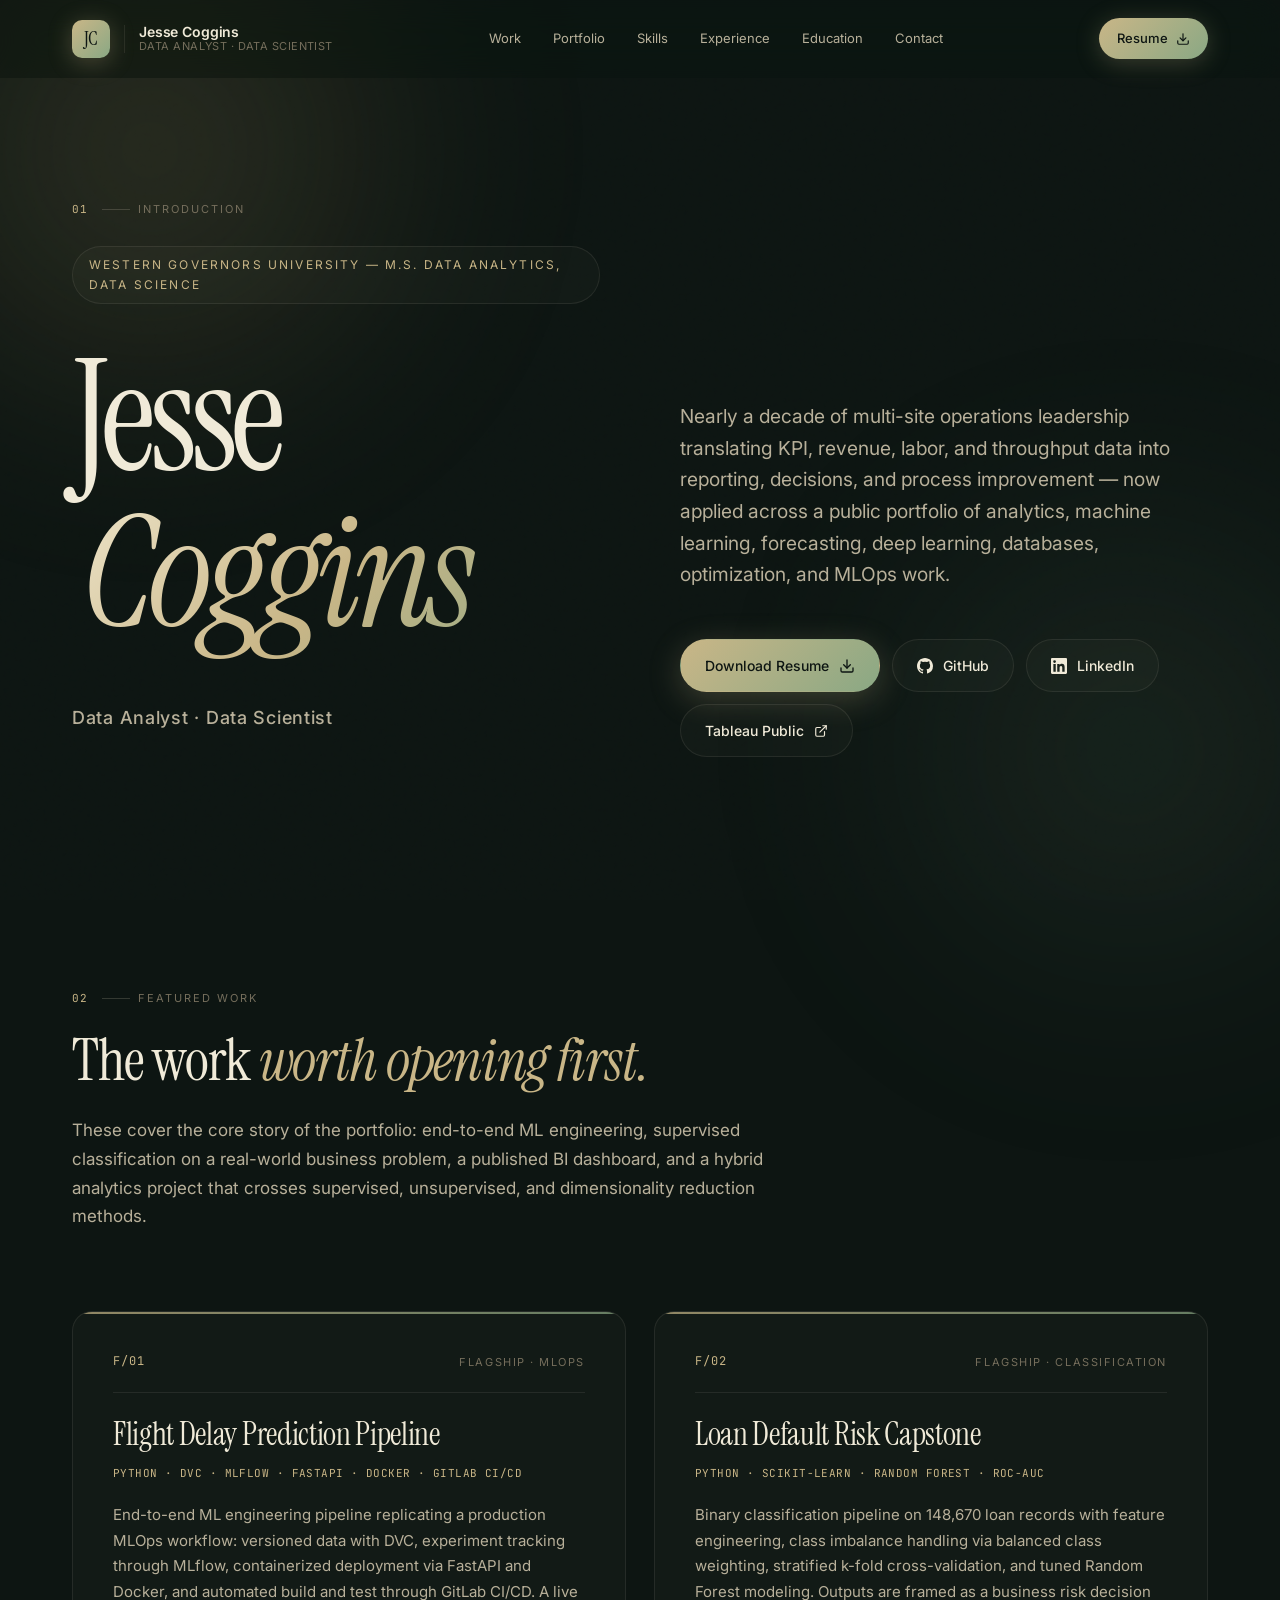
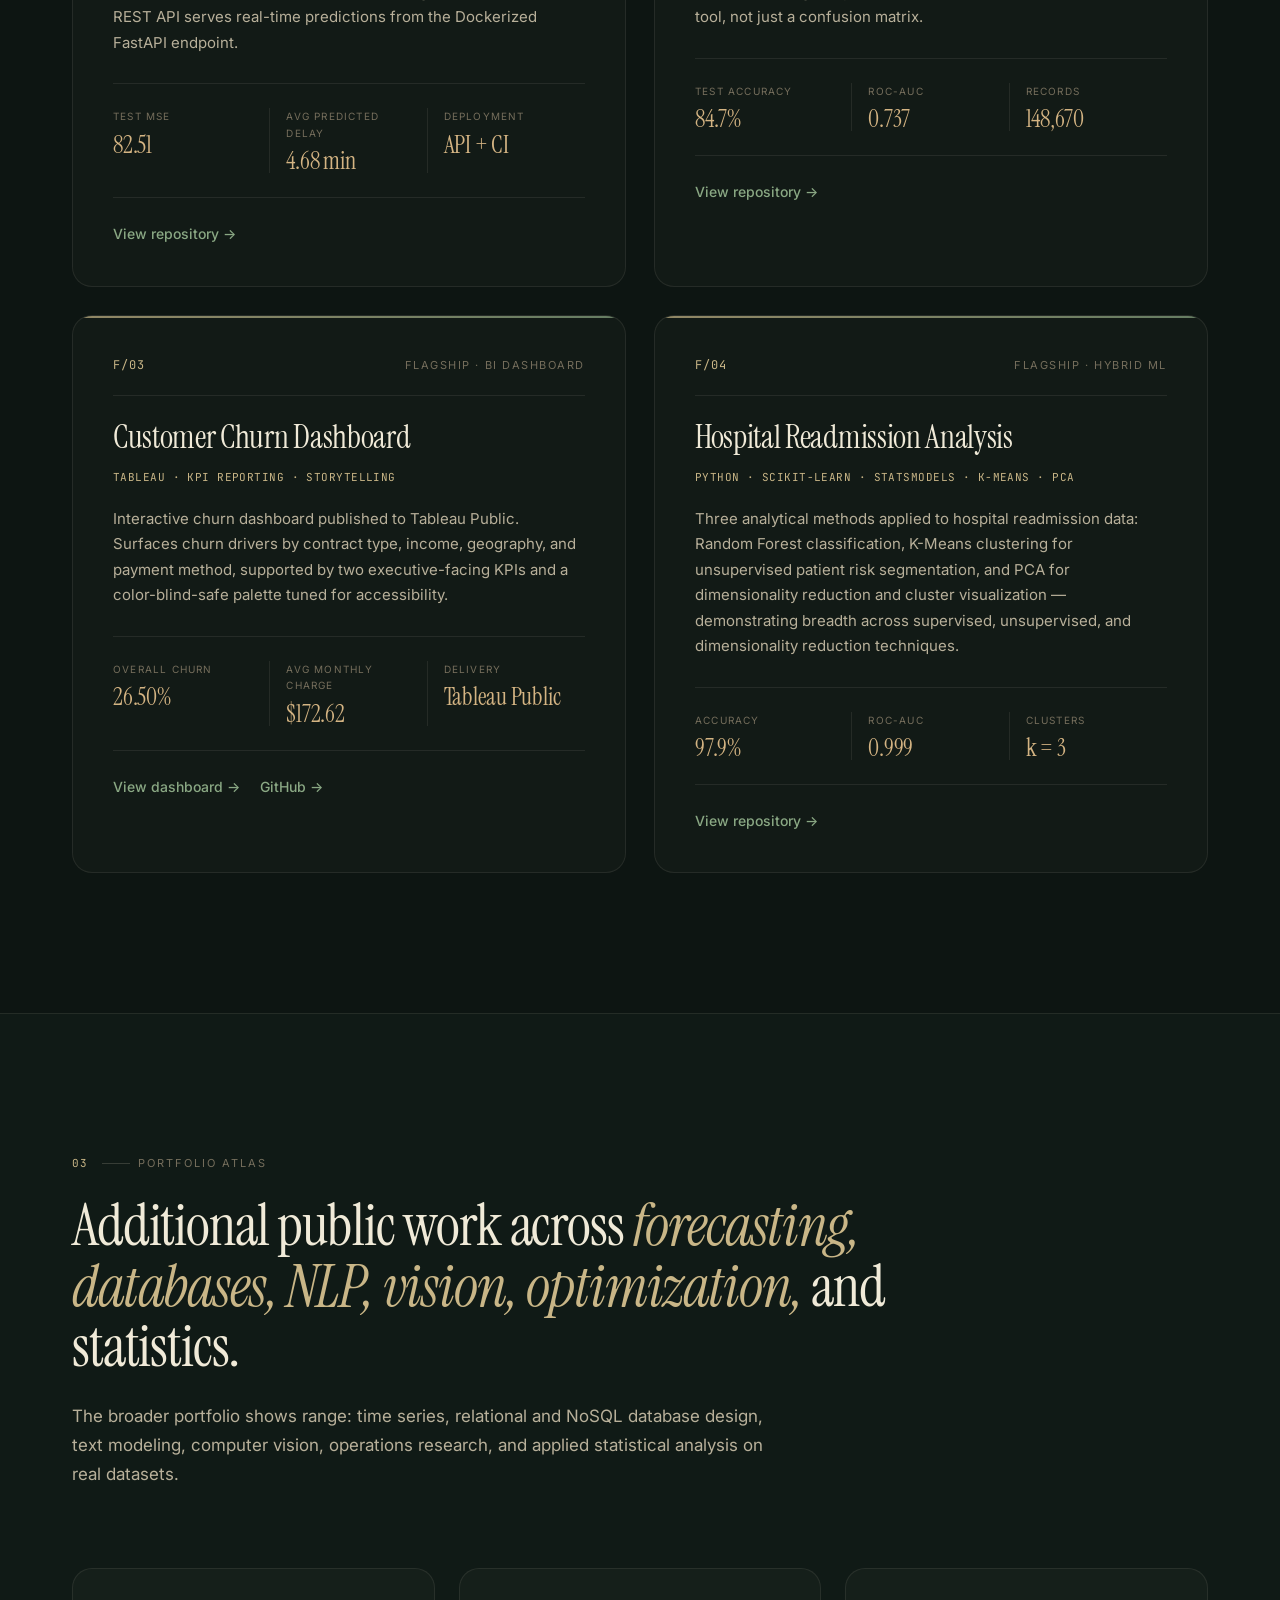
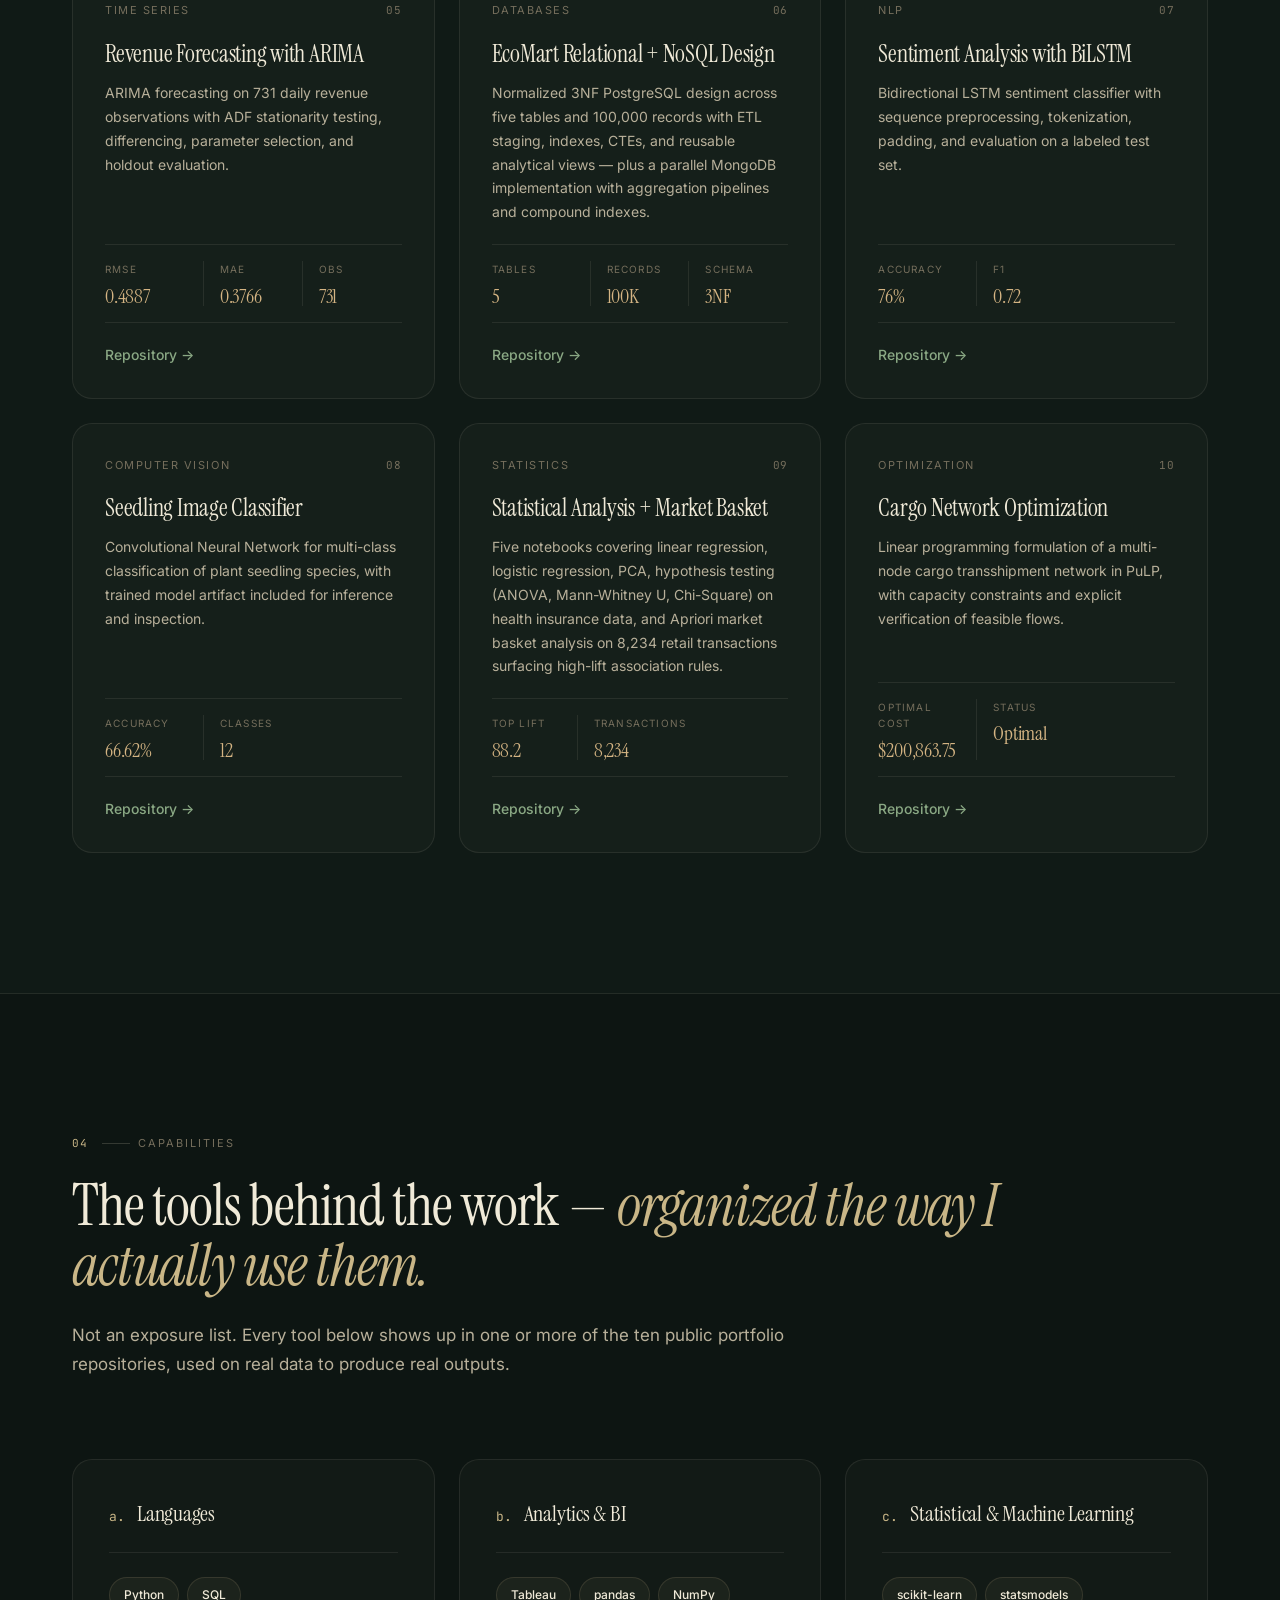
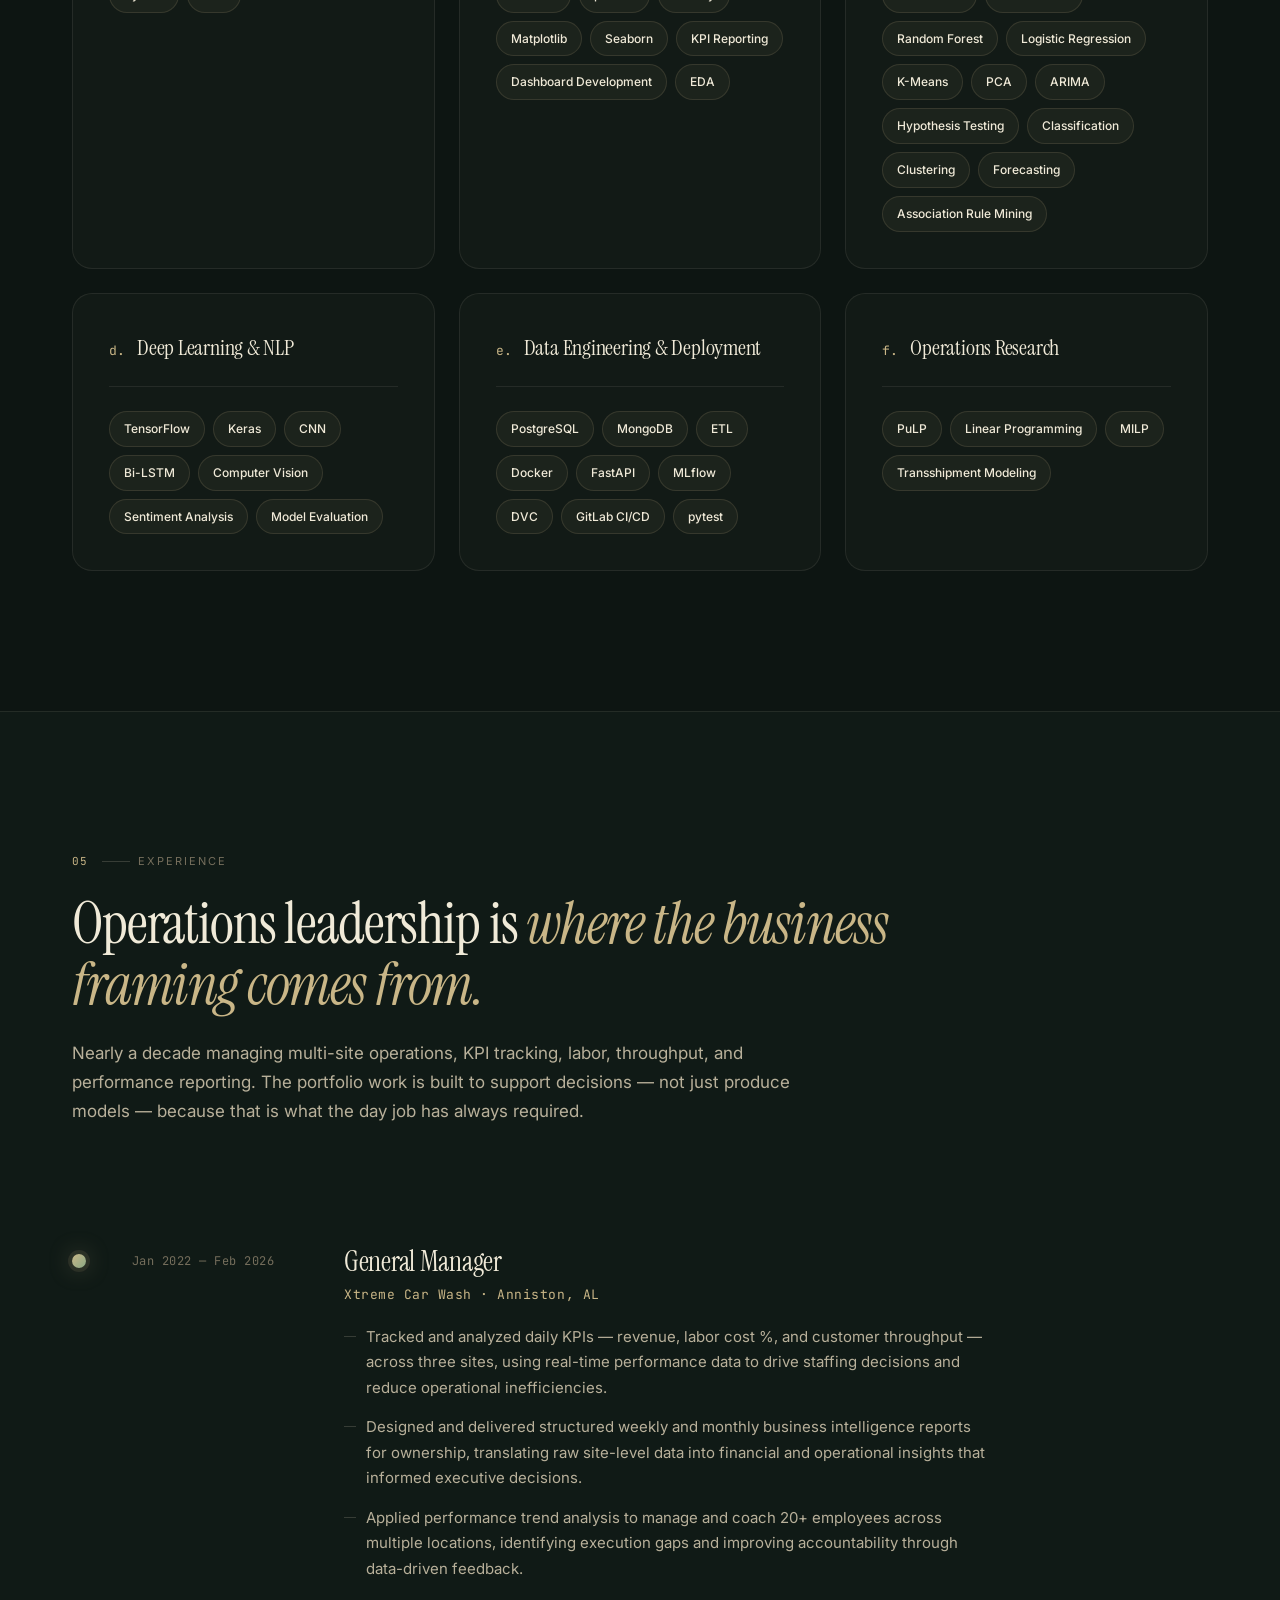
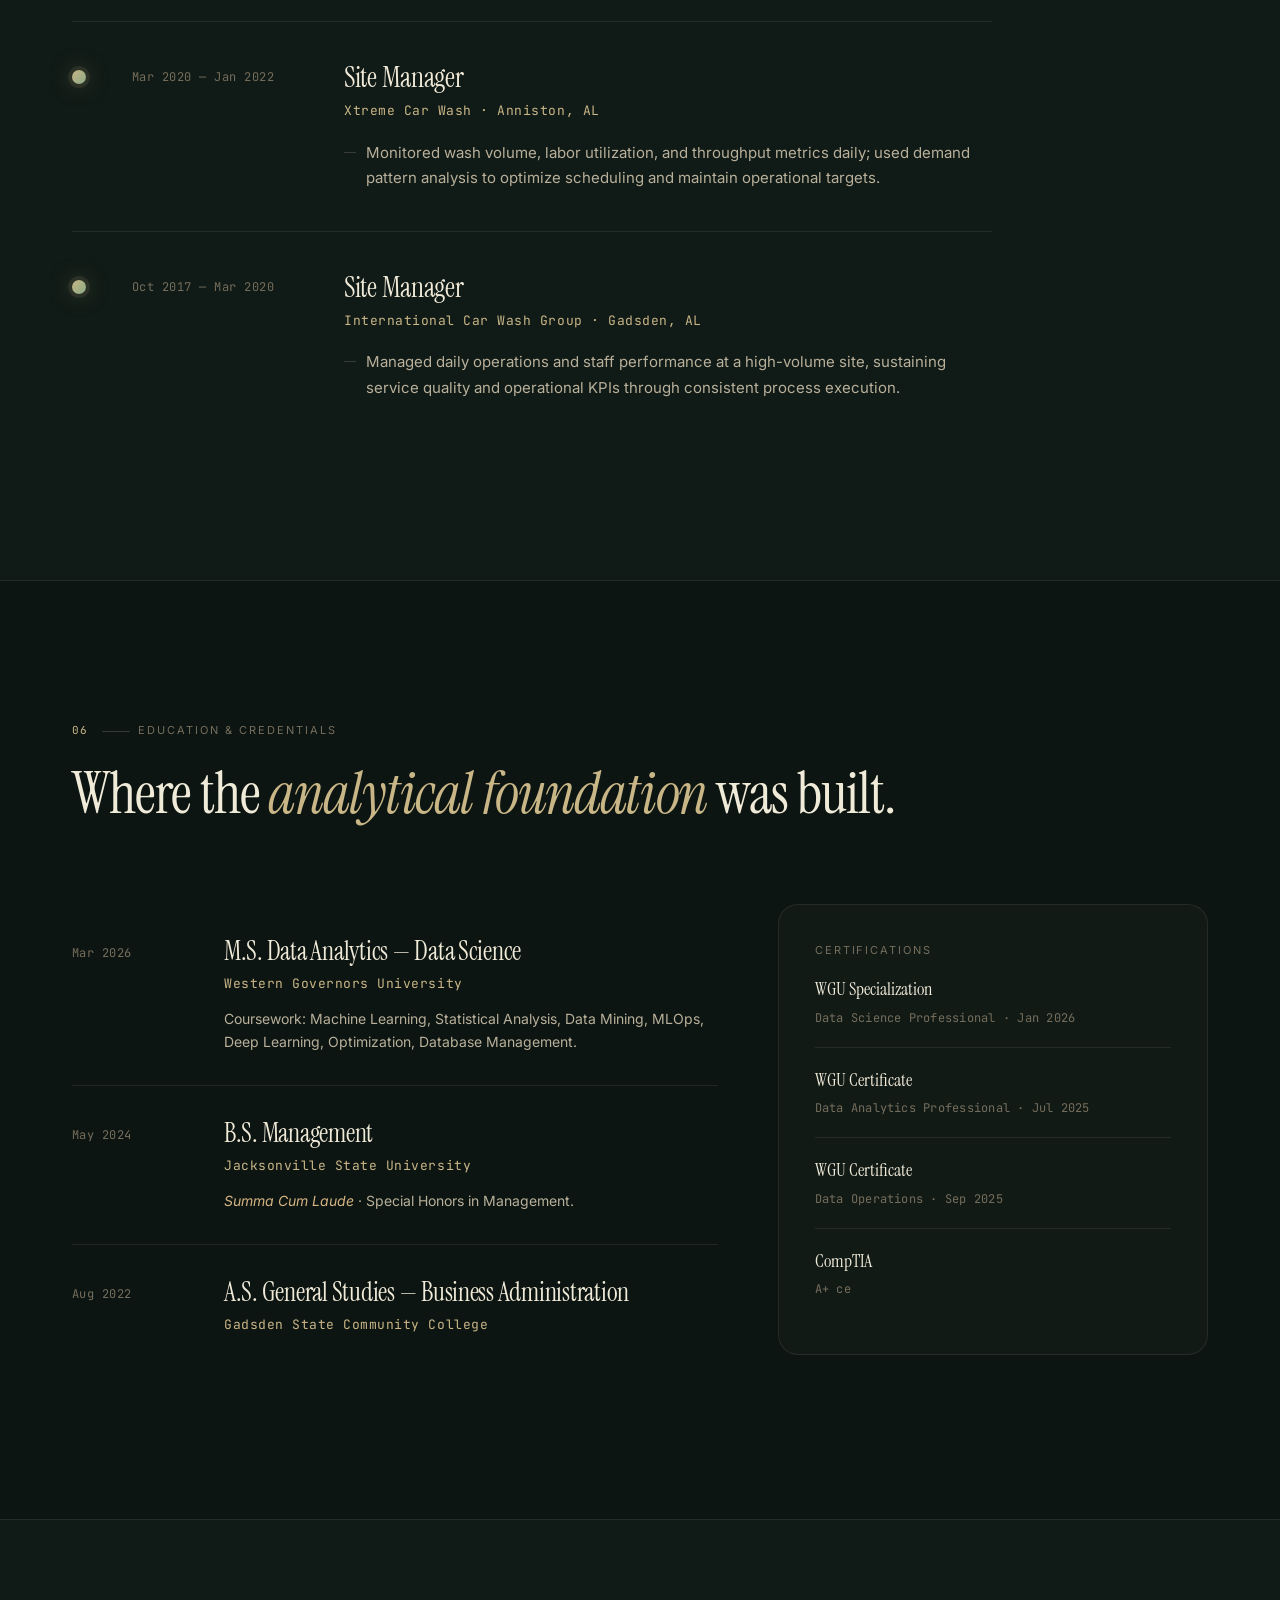
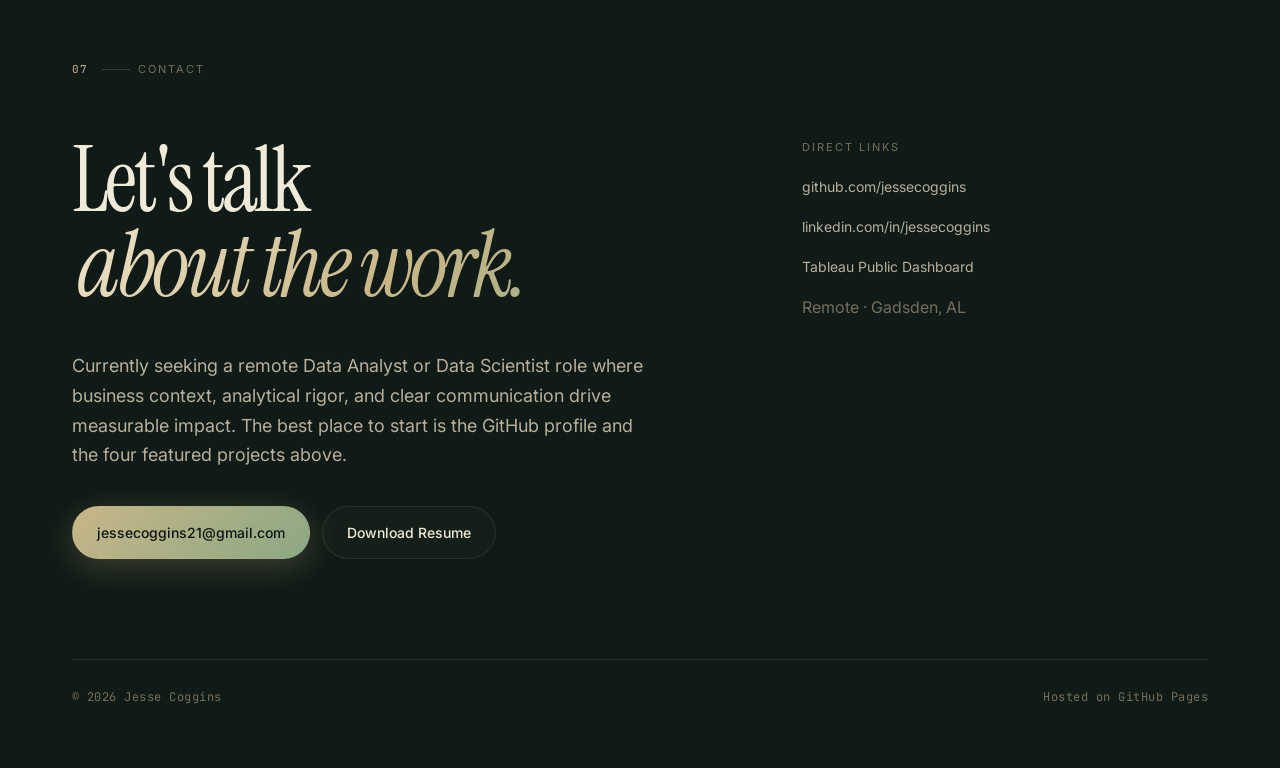
==== commit a2fee7f1: "Premium design pass: two-column hero, section title refinement, featured card accents, grain boost" ====
--- a/index.html
+++ b/index.html
@@ -110,20 +110,23 @@
       <!-- ===================== HERO ===================== -->
       <section class="hero">
         <div class="container hero-inner">
-          <div class="hero-meta">
-            <span class="section-index">01</span>
-            <span class="section-label">Introduction</span>
+          <div class="hero-left">
+            <div class="hero-meta">
+              <span class="section-index">01</span>
+              <span class="section-label">Introduction</span>
+            </div>
+
+            <p class="eyebrow">Western Governors University — M.S. Data Analytics, Data Science</p>
+
+            <h1 class="display">
+              <span class="display-line">Jesse</span>
+              <span class="display-line italic">Coggins</span>
+            </h1>
+
+            <p class="role">Data Analyst · Data Scientist</p>
           </div>
 
-          <p class="eyebrow">Western Governors University — M.S. Data Analytics, Data Science</p>
-
-          <h1 class="display">
-            <span class="display-line">Jesse</span>
-            <span class="display-line italic">Coggins</span>
-          </h1>
-
-          <p class="role">Data Analyst · Data Scientist</p>
-
+          <div class="hero-right">
           <p class="lede">
             Nearly a decade of multi-site operations leadership translating KPI, revenue, labor,
             and throughput data into reporting, decisions, and process improvement — now applied
@@ -148,6 +151,7 @@
               <span>Tableau Public</span>
               <svg width="14" height="14" viewBox="0 0 24 24" fill="none" stroke="currentColor" stroke-width="2" stroke-linecap="round" stroke-linejoin="round" aria-hidden="true"><path d="M18 13v6a2 2 0 0 1-2 2H5a2 2 0 0 1-2-2V8a2 2 0 0 1 2-2h6"/><polyline points="15 3 21 3 21 9"/><line x1="10" y1="14" x2="21" y2="3"/></svg>
             </a>
+          </div>
           </div>
 
         </div>
--- a/styles.css
+++ b/styles.css
@@ -74,7 +74,7 @@
   inset: 0;
   pointer-events: none;
   z-index: 1;
-  opacity: 0.035;
+  opacity: 0.055;
   background-image: url("data:image/svg+xml,%3Csvg viewBox='0 0 200 200' xmlns='http://www.w3.org/2000/svg'%3E%3Cfilter id='n'%3E%3CfeTurbulence type='fractalNoise' baseFrequency='0.9' numOctaves='3'/%3E%3C/filter%3E%3Crect width='100%25' height='100%25' filter='url(%23n)'/%3E%3C/svg%3E");
   mix-blend-mode: overlay;
 }
@@ -88,13 +88,13 @@
 }
 .orb-1 {
   width: 600px; height: 600px;
-  top: -200px; left: -200px;
-  background: radial-gradient(circle, rgba(201, 182, 135, 0.6), transparent 70%);
+  top: -150px; left: -150px;
+  background: radial-gradient(circle, rgba(201, 182, 135, 0.65), rgba(212, 180, 100, 0.3) 40%, transparent 70%);
 }
 .orb-2 {
-  width: 500px; height: 500px;
-  top: 30%; right: -150px;
-  background: radial-gradient(circle, rgba(138, 168, 132, 0.4), transparent 70%);
+  width: 600px; height: 600px;
+  bottom: -150px; right: -150px;
+  background: radial-gradient(circle, rgba(138, 168, 132, 0.45), rgba(100, 150, 120, 0.2) 40%, transparent 70%);
 }
 
 /* Header / Nav */
@@ -271,10 +271,7 @@
 }
 .section-title em {
   font-style: italic;
-  background: var(--grad-text);
-  -webkit-background-clip: text;
-  background-clip: text;
-  color: transparent;
+  color: var(--accent);
 }
 .section-dek {
   font-size: 17px;
@@ -296,7 +293,17 @@
 
 /* Hero */
 .hero { position: relative; padding: 200px 0 80px; z-index: 2; }
-.hero-inner { max-width: var(--container); }
+.hero-inner {
+  max-width: var(--container);
+  display: grid;
+  grid-template-columns: 1fr 1fr;
+  gap: 80px;
+  align-items: end;
+}
+.hero-left {}
+.hero-right {
+  padding-bottom: 12px;
+}
 .hero-meta { display: flex; align-items: center; gap: 14px; margin-bottom: 28px; }
 .eyebrow {
   display: inline-block;
@@ -393,6 +400,15 @@
   background: var(--surface-hover);
 }
 .project-featured { display: grid; grid-template-rows: auto 1fr; gap: 24px; }
+.project-featured::before {
+  content: '';
+  position: absolute;
+  top: 0; left: 0; right: 0;
+  height: 2px;
+  background: var(--grad-accent);
+  border-radius: var(--radius-lg) var(--radius-lg) 0 0;
+  opacity: 0.7;
+}
 .project-rail {
   display: flex;
   align-items: center;
@@ -733,6 +749,7 @@
   .container { padding: 0 22px; }
   .section { padding: 100px 0; }
   .hero { padding: 160px 0 100px; }
+  .hero-inner { grid-template-columns: 1fr; gap: 40px; }
   .section-head { margin-bottom: 56px; }
   .primary-nav { display: none; }
   .mobile-nav { display: block; }
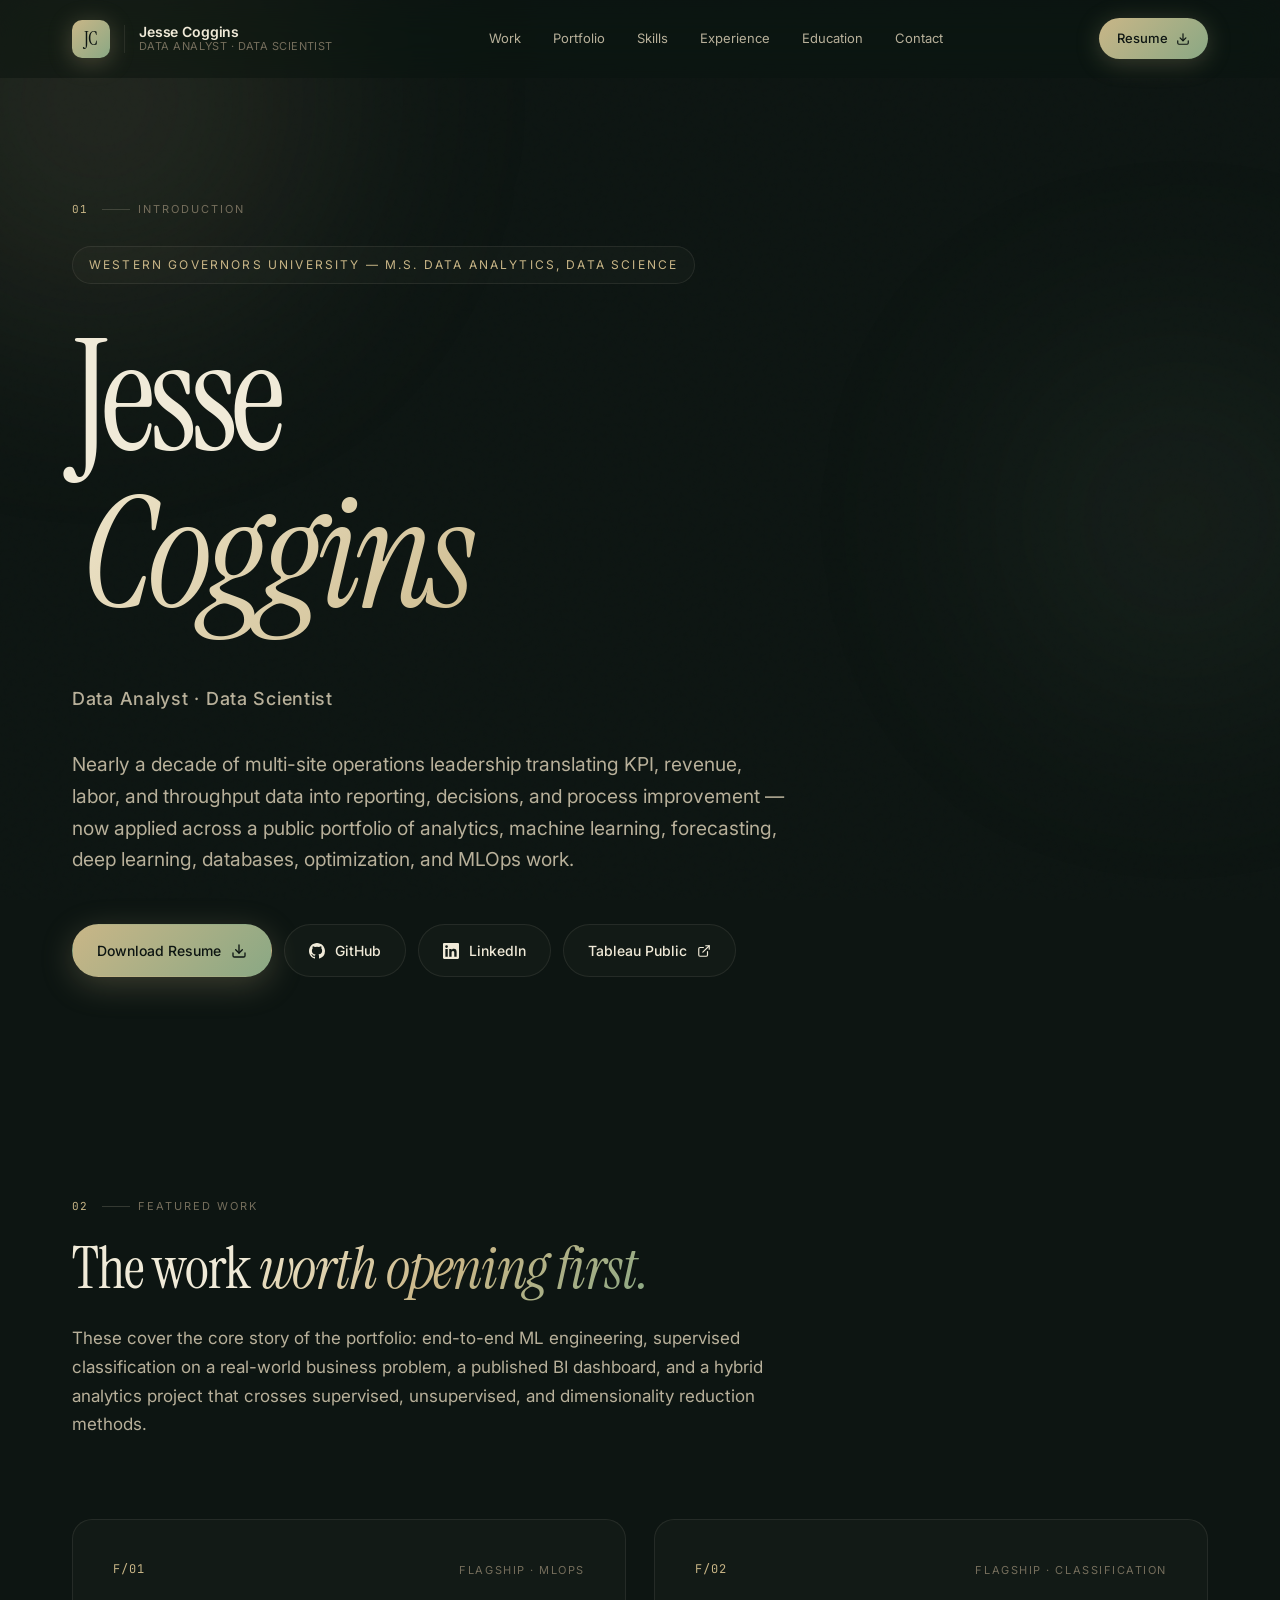
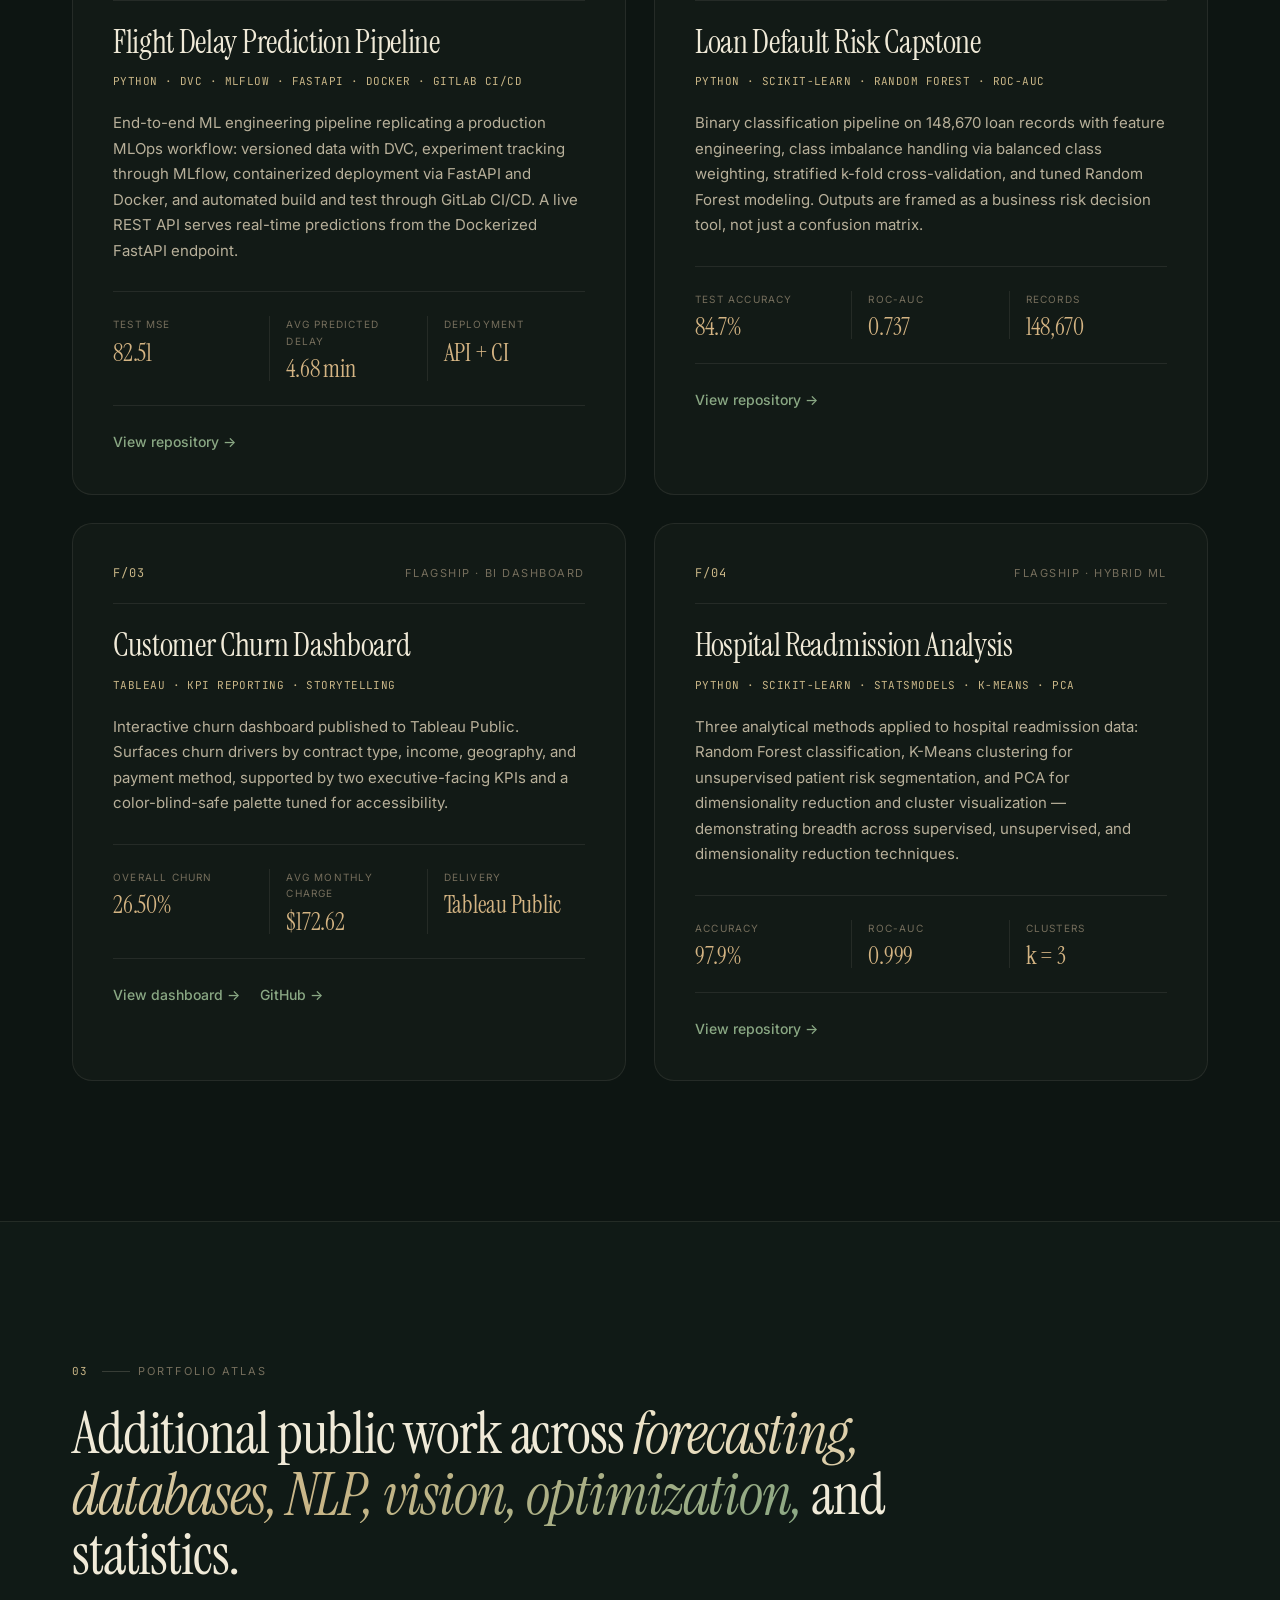
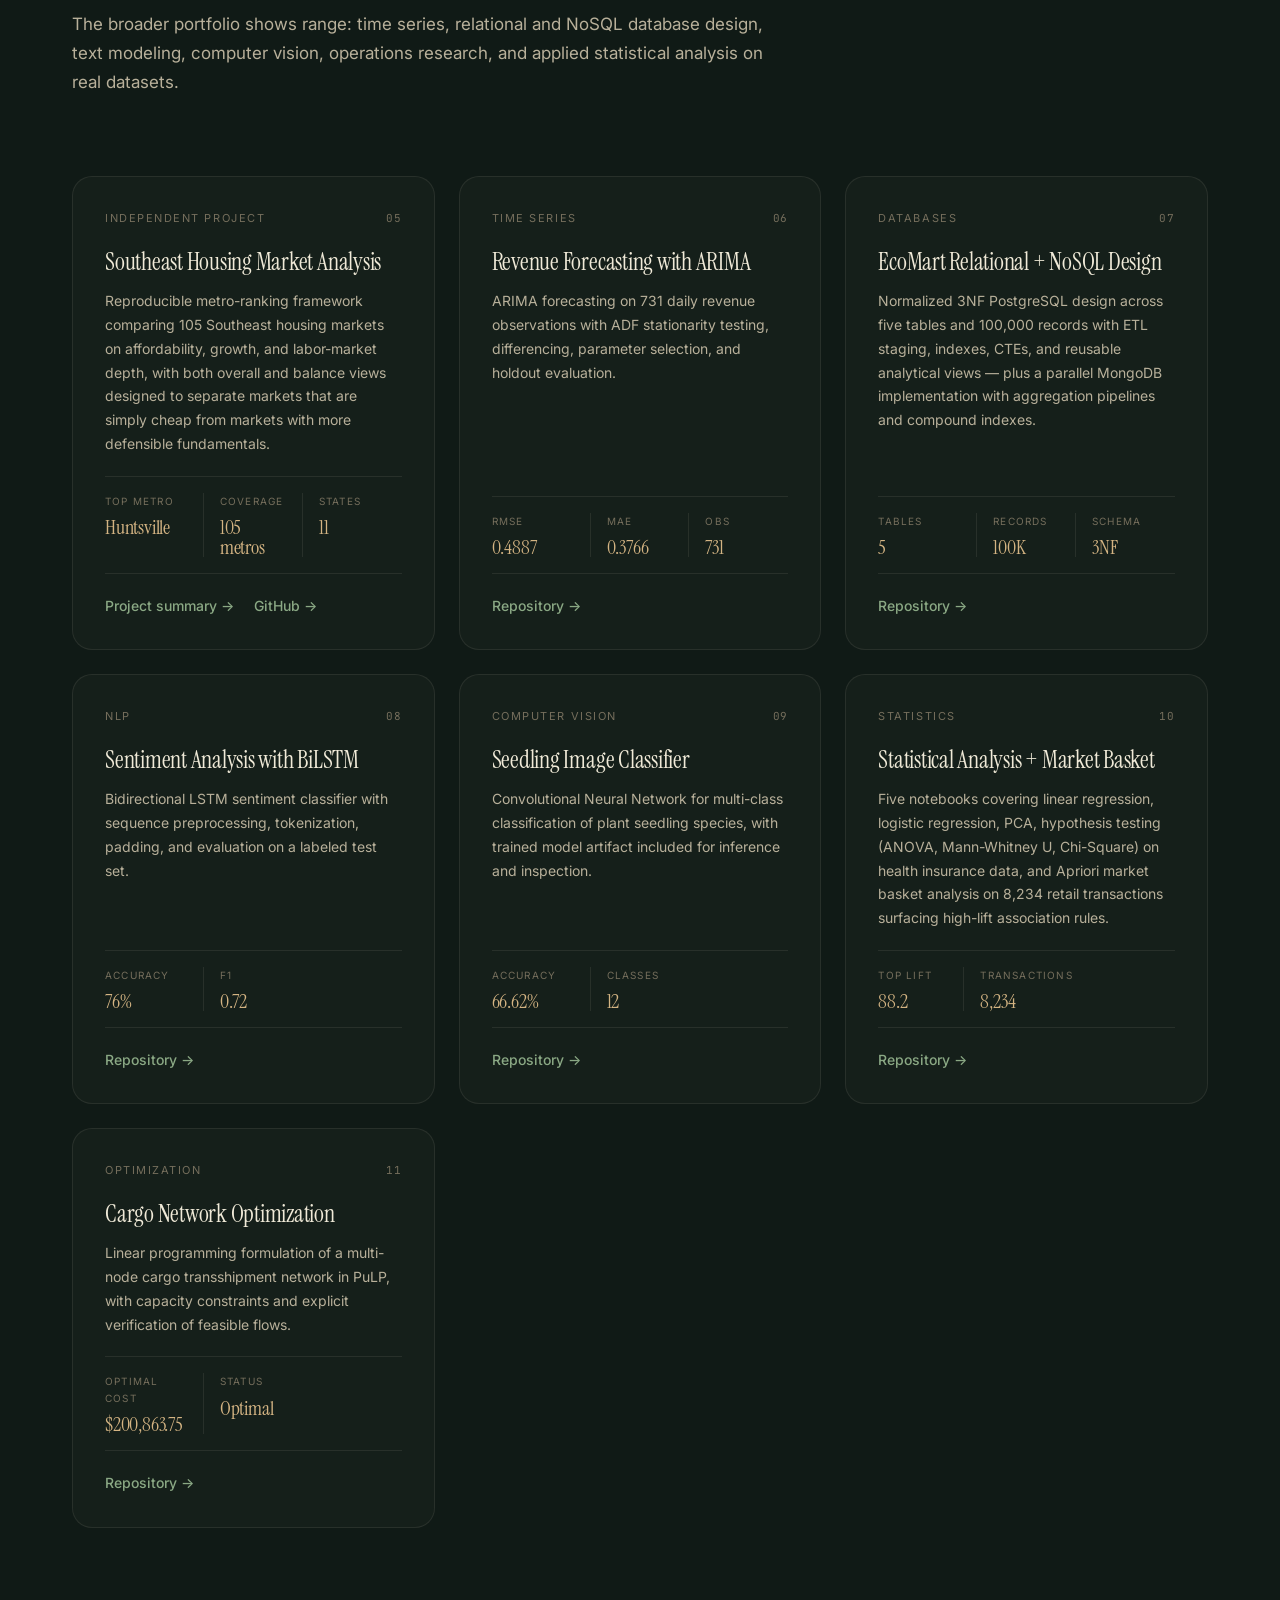
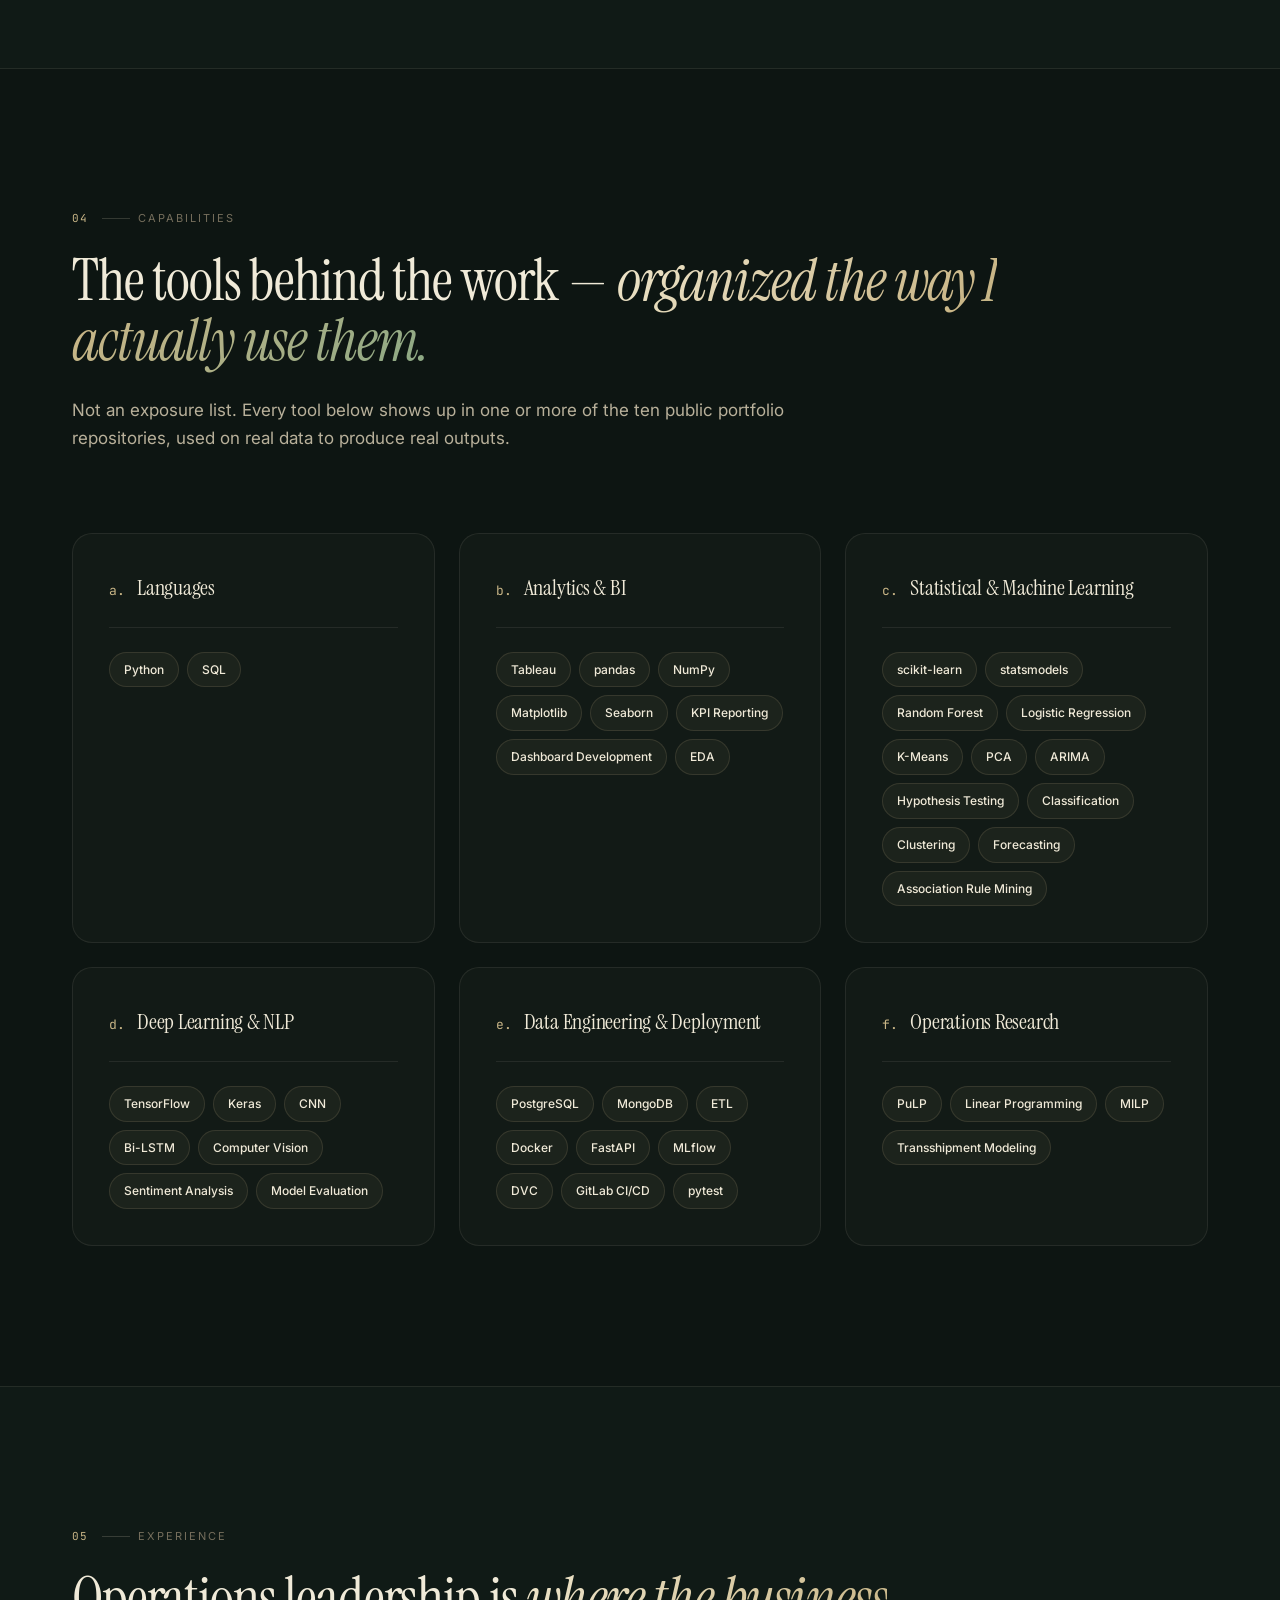
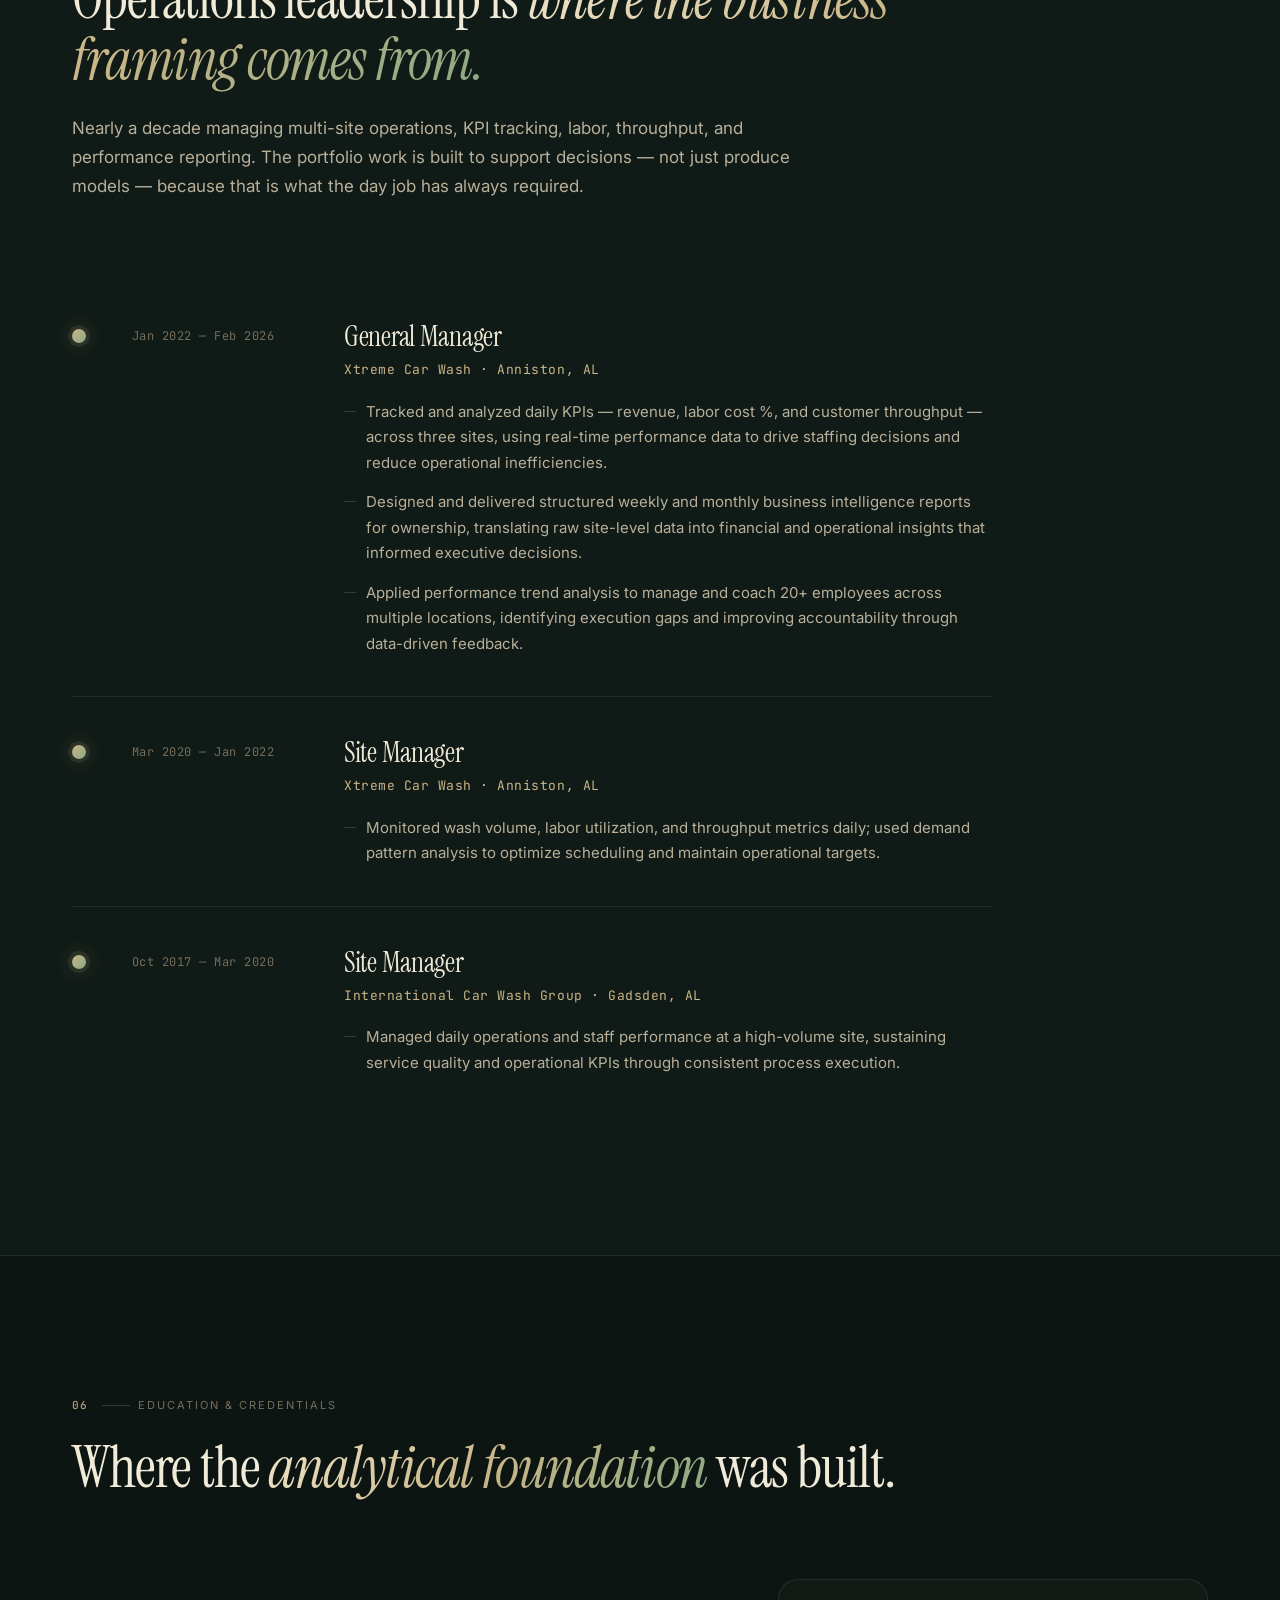
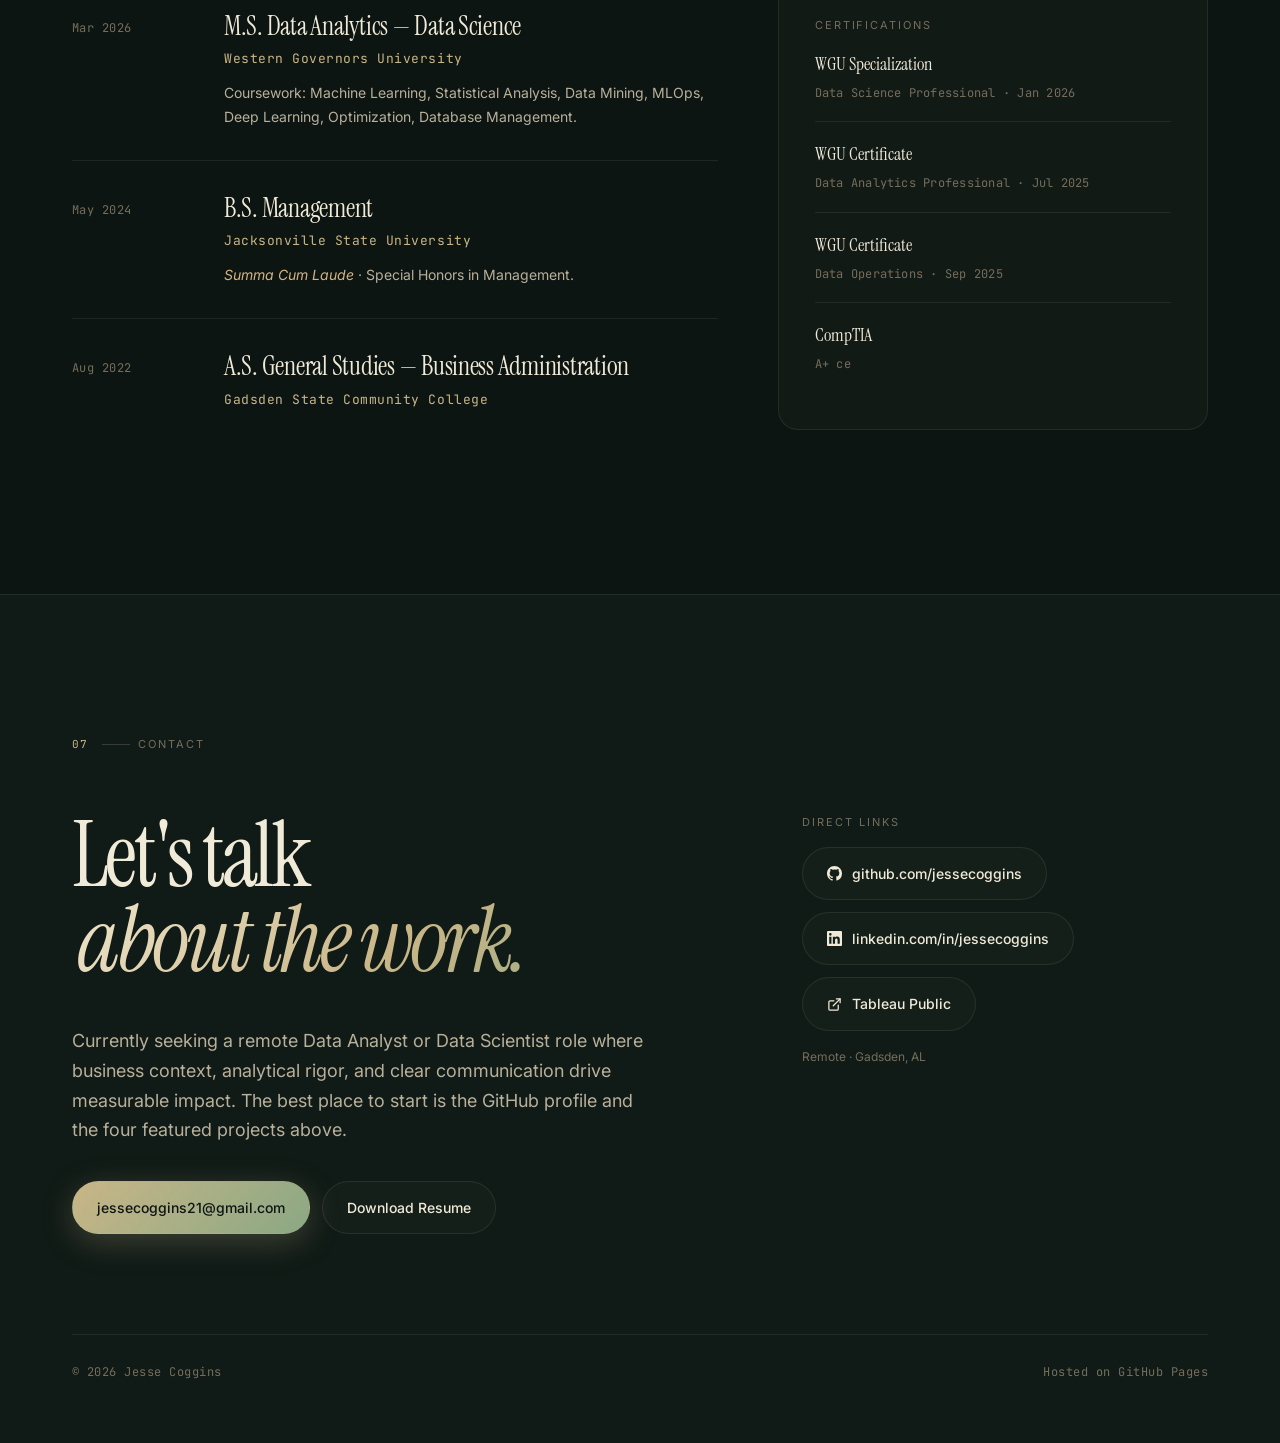
==== commit 3e487f21: "Add housing market project to portfolio atlas" ====
--- a/index.html
+++ b/index.html
@@ -110,23 +110,20 @@
       <!-- ===================== HERO ===================== -->
       <section class="hero">
         <div class="container hero-inner">
-          <div class="hero-left">
-            <div class="hero-meta">
-              <span class="section-index">01</span>
-              <span class="section-label">Introduction</span>
-            </div>
-
-            <p class="eyebrow">Western Governors University — M.S. Data Analytics, Data Science</p>
-
-            <h1 class="display">
-              <span class="display-line">Jesse</span>
-              <span class="display-line italic">Coggins</span>
-            </h1>
-
-            <p class="role">Data Analyst · Data Scientist</p>
+          <div class="hero-meta">
+            <span class="section-index">01</span>
+            <span class="section-label">Introduction</span>
           </div>
 
-          <div class="hero-right">
+          <p class="eyebrow">Western Governors University — M.S. Data Analytics, Data Science</p>
+
+          <h1 class="display">
+            <span class="display-line">Jesse</span>
+            <span class="display-line italic">Coggins</span>
+          </h1>
+
+          <p class="role">Data Analyst · Data Scientist</p>
+
           <p class="lede">
             Nearly a decade of multi-site operations leadership translating KPI, revenue, labor,
             and throughput data into reporting, decisions, and process improvement — now applied
@@ -152,7 +149,6 @@
               <svg width="14" height="14" viewBox="0 0 24 24" fill="none" stroke="currentColor" stroke-width="2" stroke-linecap="round" stroke-linejoin="round" aria-hidden="true"><path d="M18 13v6a2 2 0 0 1-2 2H5a2 2 0 0 1-2-2V8a2 2 0 0 1 2-2h6"/><polyline points="15 3 21 3 21 9"/><line x1="10" y1="14" x2="21" y2="3"/></svg>
             </a>
           </div>
-          </div>
 
         </div>
       </section>
@@ -302,8 +298,31 @@
           <div class="atlas-grid">
             <article class="project project-atlas">
               <div class="project-topline">
+                <span class="project-kind">Independent Project</span>
+                <span class="project-index-sm">05</span>
+              </div>
+              <h3>Southeast Housing Market Analysis</h3>
+              <p class="project-copy">
+                Reproducible metro-ranking framework comparing 105 Southeast housing markets on
+                affordability, growth, and labor-market depth, with both overall and balance
+                views designed to separate markets that are simply cheap from markets with more
+                defensible fundamentals.
+              </p>
+              <dl class="metric-row compact">
+                <div><dt>Top Metro</dt><dd>Huntsville</dd></div>
+                <div><dt>Coverage</dt><dd>105 metros</dd></div>
+                <div><dt>States</dt><dd>11</dd></div>
+              </dl>
+              <div class="project-links">
+                <a href="https://jessecoggins.github.io/southeast-housing-market-analysis/" target="_blank" rel="noreferrer">Project summary →</a>
+                <a href="https://github.com/JesseCoggins/southeast-housing-market-analysis" target="_blank" rel="noreferrer">GitHub →</a>
+              </div>
+            </article>
+
+            <article class="project project-atlas">
+              <div class="project-topline">
                 <span class="project-kind">Time Series</span>
-                <span class="project-index-sm">05</span>
+                <span class="project-index-sm">06</span>
               </div>
               <h3>Revenue Forecasting with ARIMA</h3>
               <p class="project-copy">
@@ -321,7 +340,7 @@
             <article class="project project-atlas">
               <div class="project-topline">
                 <span class="project-kind">Databases</span>
-                <span class="project-index-sm">06</span>
+                <span class="project-index-sm">07</span>
               </div>
               <h3>EcoMart Relational + NoSQL Design</h3>
               <p class="project-copy">
@@ -340,7 +359,7 @@
             <article class="project project-atlas">
               <div class="project-topline">
                 <span class="project-kind">NLP</span>
-                <span class="project-index-sm">07</span>
+                <span class="project-index-sm">08</span>
               </div>
               <h3>Sentiment Analysis with BiLSTM</h3>
               <p class="project-copy">
@@ -357,7 +376,7 @@
             <article class="project project-atlas">
               <div class="project-topline">
                 <span class="project-kind">Computer Vision</span>
-                <span class="project-index-sm">08</span>
+                <span class="project-index-sm">09</span>
               </div>
               <h3>Seedling Image Classifier</h3>
               <p class="project-copy">
@@ -374,7 +393,7 @@
             <article class="project project-atlas">
               <div class="project-topline">
                 <span class="project-kind">Statistics</span>
-                <span class="project-index-sm">09</span>
+                <span class="project-index-sm">10</span>
               </div>
               <h3>Statistical Analysis + Market Basket</h3>
               <p class="project-copy">
@@ -393,7 +412,7 @@
             <article class="project project-atlas">
               <div class="project-topline">
                 <span class="project-kind">Optimization</span>
-                <span class="project-index-sm">10</span>
+                <span class="project-index-sm">11</span>
               </div>
               <h3>Cargo Network Optimization</h3>
               <p class="project-copy">
@@ -710,12 +729,21 @@
 
           <aside class="footer-links">
             <div class="section-kicker">Direct Links</div>
-            <ul>
-              <li><a href="https://github.com/jessecoggins" target="_blank" rel="noreferrer">github.com/jessecoggins</a></li>
-              <li><a href="https://www.linkedin.com/in/jessecoggins" target="_blank" rel="noreferrer">linkedin.com/in/jessecoggins</a></li>
-              <li><a href="https://public.tableau.com/shared/Z8Z9SR2NB?:display_count=n&amp;:origin=viz_share_link" target="_blank" rel="noreferrer">Tableau Public Dashboard</a></li>
-              <li><span class="muted">Remote · Gadsden, AL</span></li>
-            </ul>
+            <div class="footer-link-buttons">
+              <a class="button button-ghost footer-link-btn" href="https://github.com/jessecoggins" target="_blank" rel="noreferrer">
+                <svg width="15" height="15" viewBox="0 0 24 24" fill="currentColor" aria-hidden="true"><path d="M12 0C5.37 0 0 5.37 0 12c0 5.3 3.44 9.8 8.21 11.39.6.11.82-.26.82-.58v-2.17c-3.34.73-4.04-1.61-4.04-1.61-.55-1.39-1.34-1.76-1.34-1.76-1.09-.75.08-.73.08-.73 1.21.09 1.84 1.24 1.84 1.24 1.07 1.84 2.81 1.31 3.5 1 .11-.78.42-1.31.76-1.61-2.67-.3-5.47-1.33-5.47-5.93 0-1.31.47-2.38 1.24-3.22-.13-.3-.54-1.52.11-3.18 0 0 1.01-.32 3.3 1.23a11.5 11.5 0 0 1 6 0c2.29-1.55 3.3-1.23 3.3-1.23.65 1.66.24 2.88.12 3.18.77.84 1.24 1.91 1.24 3.22 0 4.61-2.81 5.62-5.49 5.92.43.37.81 1.1.81 2.22v3.29c0 .32.22.7.83.58A12 12 0 0 0 24 12c0-6.63-5.37-12-12-12z"/></svg>
+                <span>github.com/jessecoggins</span>
+              </a>
+              <a class="button button-ghost footer-link-btn" href="https://www.linkedin.com/in/jessecoggins" target="_blank" rel="noreferrer">
+                <svg width="15" height="15" viewBox="0 0 24 24" fill="currentColor" aria-hidden="true"><path d="M20.45 20.45h-3.56v-5.57c0-1.33-.02-3.04-1.85-3.04-1.85 0-2.14 1.45-2.14 2.94v5.67H9.35V9h3.41v1.56h.05c.48-.9 1.64-1.85 3.37-1.85 3.6 0 4.27 2.37 4.27 5.46v6.28zM5.34 7.43a2.06 2.06 0 1 1 0-4.13 2.06 2.06 0 0 1 0 4.13zM7.12 20.45H3.56V9h3.56v11.45zM22.22 0H1.77C.8 0 0 .77 0 1.72v20.56C0 23.23.8 24 1.77 24h20.45c.98 0 1.78-.77 1.78-1.72V1.72C24 .77 23.2 0 22.22 0z"/></svg>
+                <span>linkedin.com/in/jessecoggins</span>
+              </a>
+              <a class="button button-ghost footer-link-btn" href="https://public.tableau.com/shared/Z8Z9SR2NB?:display_count=n&amp;:origin=viz_share_link" target="_blank" rel="noreferrer">
+                <svg width="15" height="15" viewBox="0 0 24 24" fill="none" stroke="currentColor" stroke-width="2" stroke-linecap="round" stroke-linejoin="round" aria-hidden="true"><path d="M18 13v6a2 2 0 0 1-2 2H5a2 2 0 0 1-2-2V8a2 2 0 0 1 2-2h6"/><polyline points="15 3 21 3 21 9"/><line x1="10" y1="14" x2="21" y2="3"/></svg>
+                <span>Tableau Public</span>
+              </a>
+              <p class="muted footer-location">Remote · Gadsden, AL</p>
+            </div>
           </aside>
         </div>
 
--- a/styles.css
+++ b/styles.css
@@ -74,7 +74,7 @@
   inset: 0;
   pointer-events: none;
   z-index: 1;
-  opacity: 0.055;
+  opacity: 0.035;
   background-image: url("data:image/svg+xml,%3Csvg viewBox='0 0 200 200' xmlns='http://www.w3.org/2000/svg'%3E%3Cfilter id='n'%3E%3CfeTurbulence type='fractalNoise' baseFrequency='0.9' numOctaves='3'/%3E%3C/filter%3E%3Crect width='100%25' height='100%25' filter='url(%23n)'/%3E%3C/svg%3E");
   mix-blend-mode: overlay;
 }
@@ -88,13 +88,13 @@
 }
 .orb-1 {
   width: 600px; height: 600px;
-  top: -150px; left: -150px;
-  background: radial-gradient(circle, rgba(201, 182, 135, 0.65), rgba(212, 180, 100, 0.3) 40%, transparent 70%);
+  top: -200px; left: -200px;
+  background: radial-gradient(circle, rgba(201, 182, 135, 0.6), transparent 70%);
 }
 .orb-2 {
-  width: 600px; height: 600px;
-  bottom: -150px; right: -150px;
-  background: radial-gradient(circle, rgba(138, 168, 132, 0.45), rgba(100, 150, 120, 0.2) 40%, transparent 70%);
+  width: 500px; height: 500px;
+  top: 30%; right: -150px;
+  background: radial-gradient(circle, rgba(138, 168, 132, 0.4), transparent 70%);
 }
 
 /* Header / Nav */
@@ -271,7 +271,10 @@
 }
 .section-title em {
   font-style: italic;
-  color: var(--accent);
+  background: var(--grad-text);
+  -webkit-background-clip: text;
+  background-clip: text;
+  color: transparent;
 }
 .section-dek {
   font-size: 17px;
@@ -293,17 +296,7 @@
 
 /* Hero */
 .hero { position: relative; padding: 200px 0 80px; z-index: 2; }
-.hero-inner {
-  max-width: var(--container);
-  display: grid;
-  grid-template-columns: 1fr 1fr;
-  gap: 80px;
-  align-items: end;
-}
-.hero-left {}
-.hero-right {
-  padding-bottom: 12px;
-}
+.hero-inner { max-width: var(--container); }
 .hero-meta { display: flex; align-items: center; gap: 14px; margin-bottom: 28px; }
 .eyebrow {
   display: inline-block;
@@ -400,15 +393,6 @@
   background: var(--surface-hover);
 }
 .project-featured { display: grid; grid-template-rows: auto 1fr; gap: 24px; }
-.project-featured::before {
-  content: '';
-  position: absolute;
-  top: 0; left: 0; right: 0;
-  height: 2px;
-  background: var(--grad-accent);
-  border-radius: var(--radius-lg) var(--radius-lg) 0 0;
-  opacity: 0.7;
-}
 .project-rail {
   display: flex;
   align-items: center;
@@ -716,6 +700,8 @@
   margin-bottom: 36px;
 }
 .footer-links ul { display: flex; flex-direction: column; gap: 14px; }
+.footer-link-buttons { display: flex; flex-wrap: wrap; gap: 12px; }
+.footer-location { font-size: 12px; padding-top: 4px; width: 100%; }
 .footer-links a {
   font-size: 14px;
   color: var(--text-dim);
@@ -723,6 +709,8 @@
   display: inline-block;
 }
 .footer-links a:hover { color: var(--accent-2); transform: translateX(4px); }
+.footer-links .button { display: inline-flex; color: var(--text); border-color: var(--border); }
+.footer-links .button:hover { color: var(--text); transform: translateY(-2px); border-color: var(--border-strong); }
 .muted { color: var(--text-muted); }
 
 .footer-rule { height: 1px; background: var(--border); margin-bottom: 28px; }
@@ -749,7 +737,6 @@
   .container { padding: 0 22px; }
   .section { padding: 100px 0; }
   .hero { padding: 160px 0 100px; }
-  .hero-inner { grid-template-columns: 1fr; gap: 40px; }
   .section-head { margin-bottom: 56px; }
   .primary-nav { display: none; }
   .mobile-nav { display: block; }
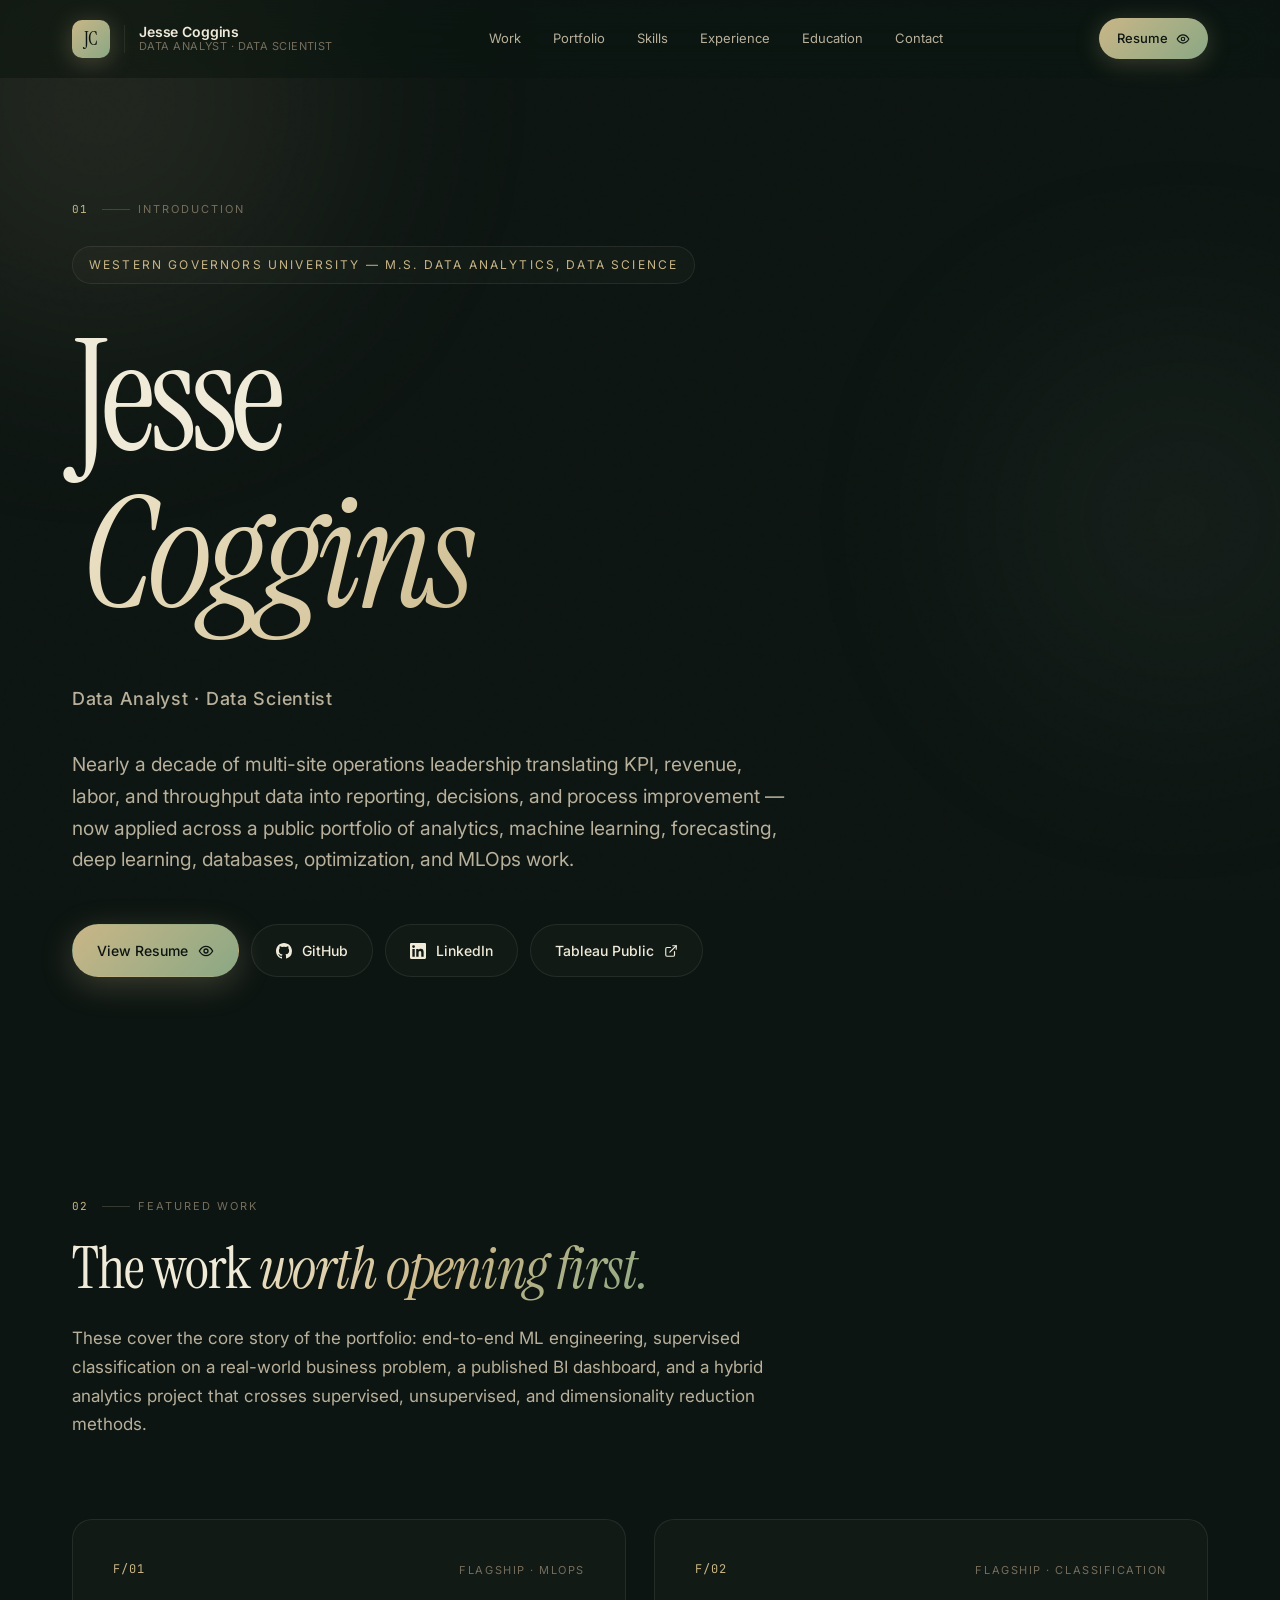
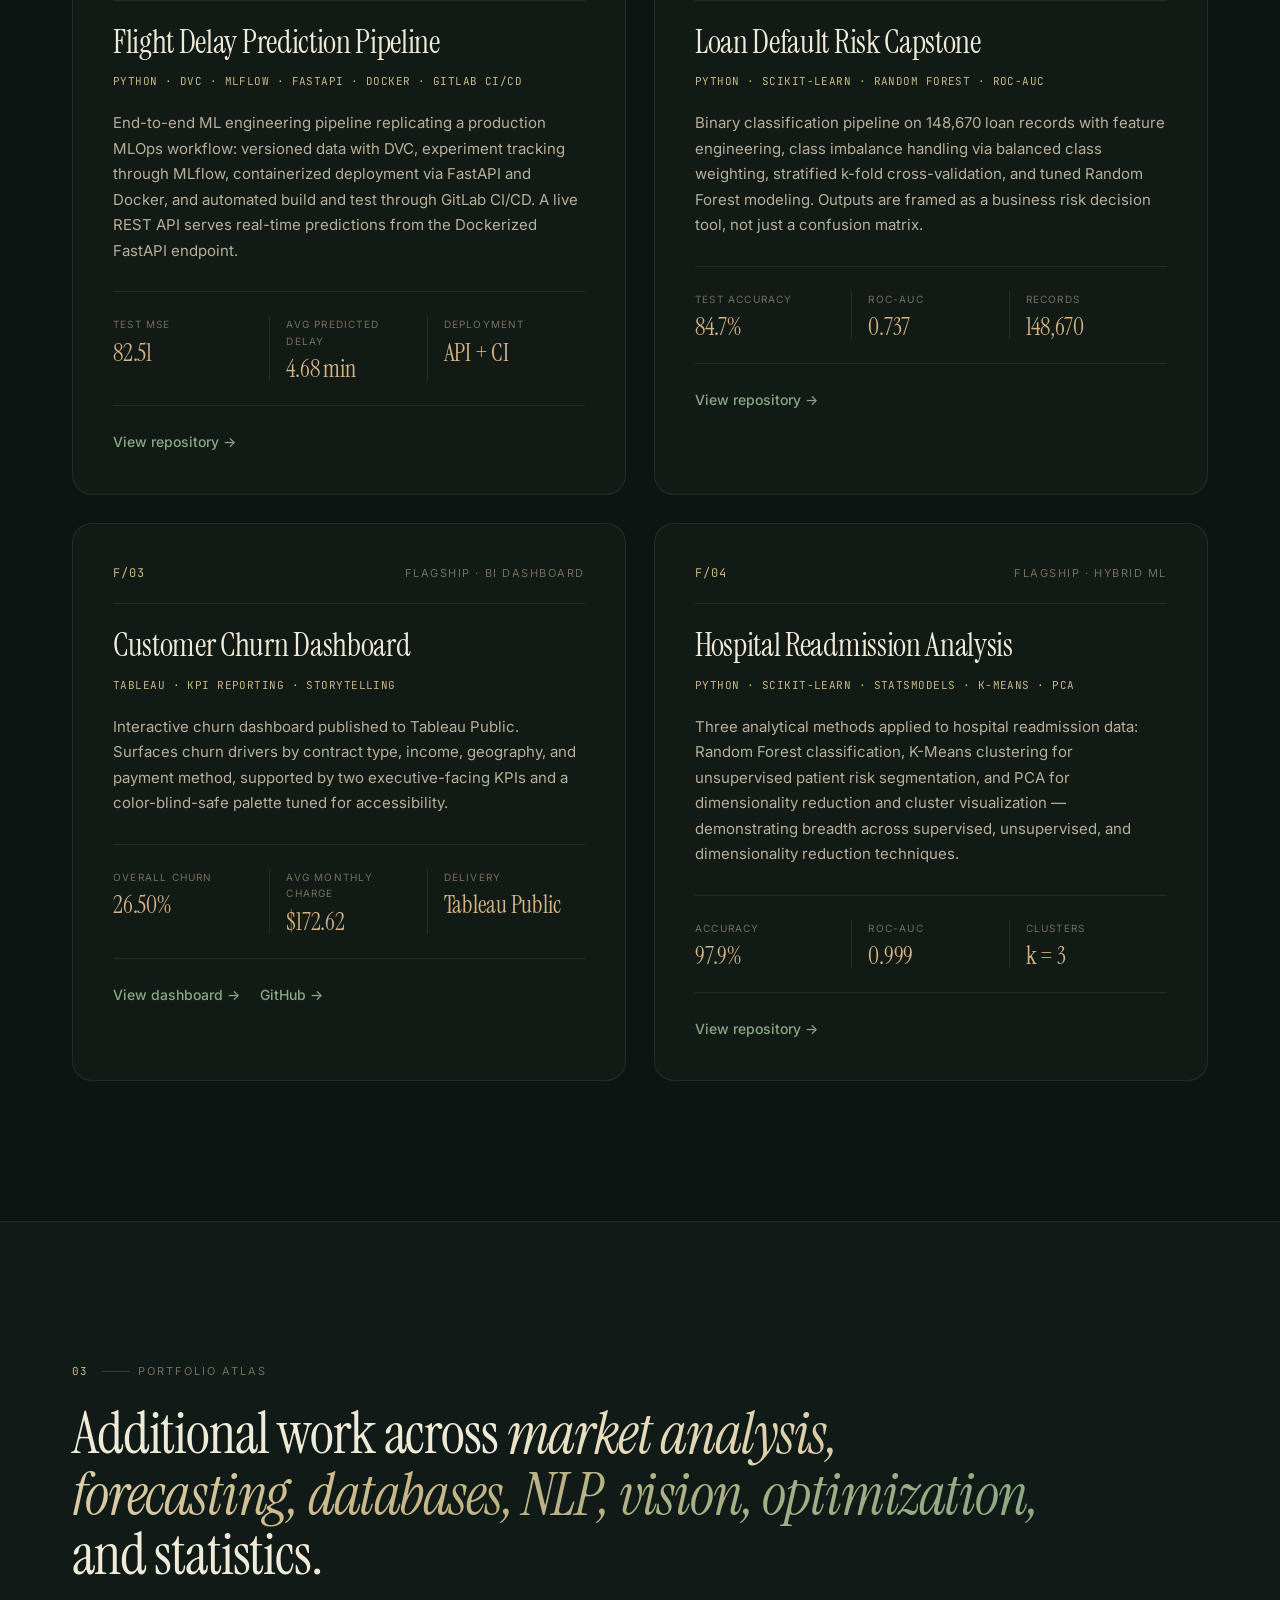
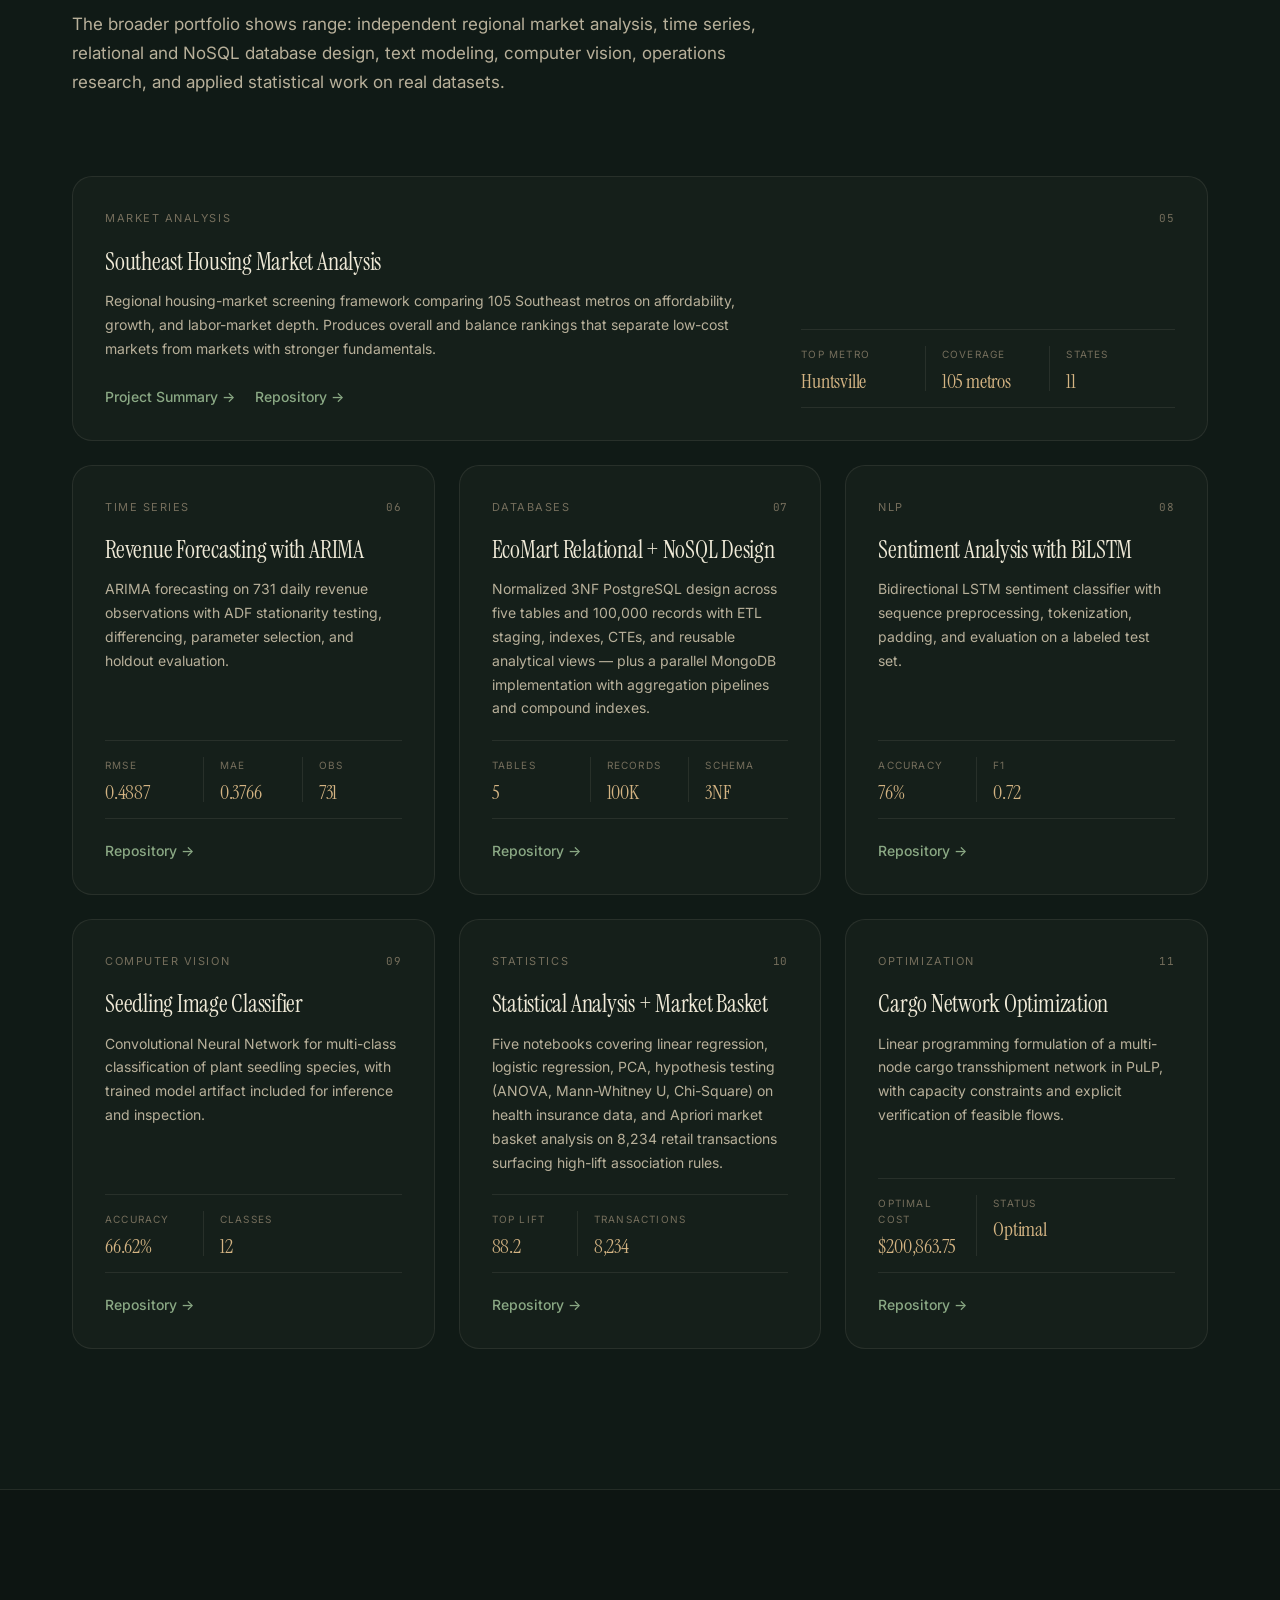
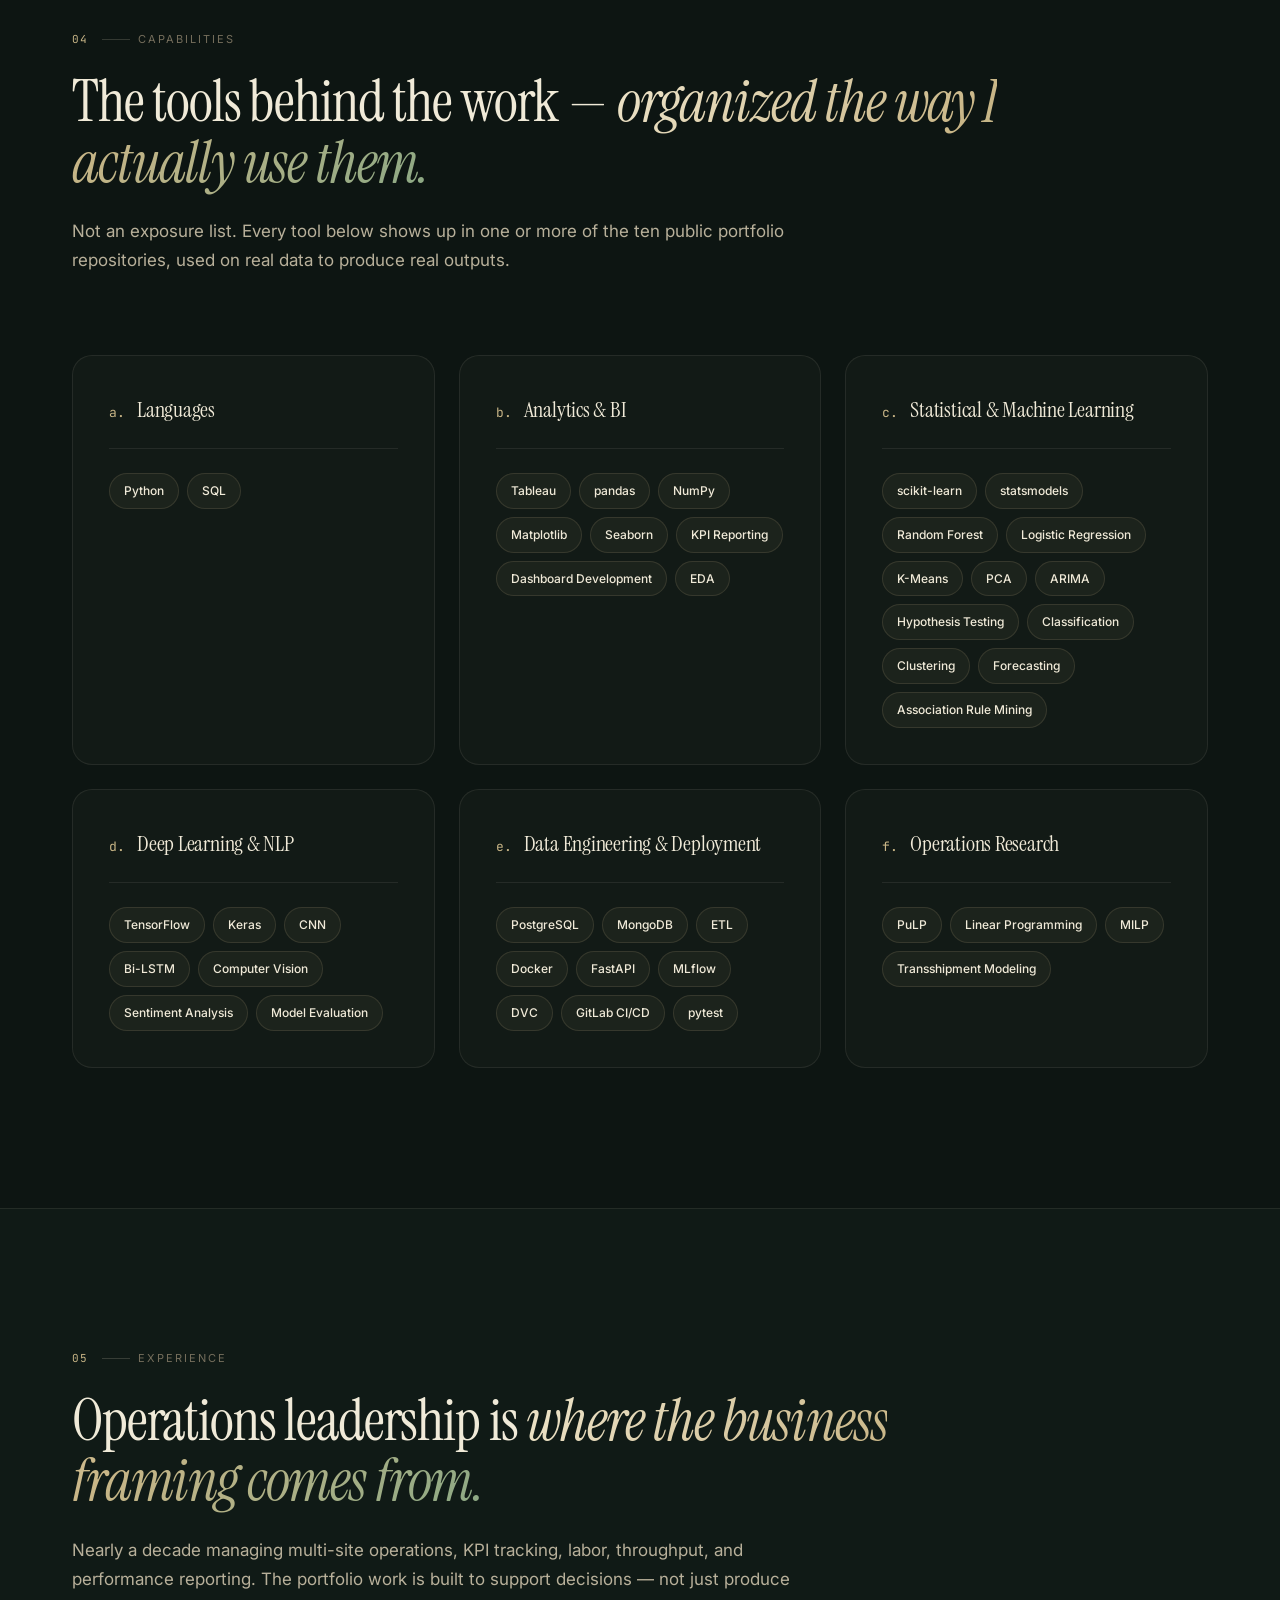
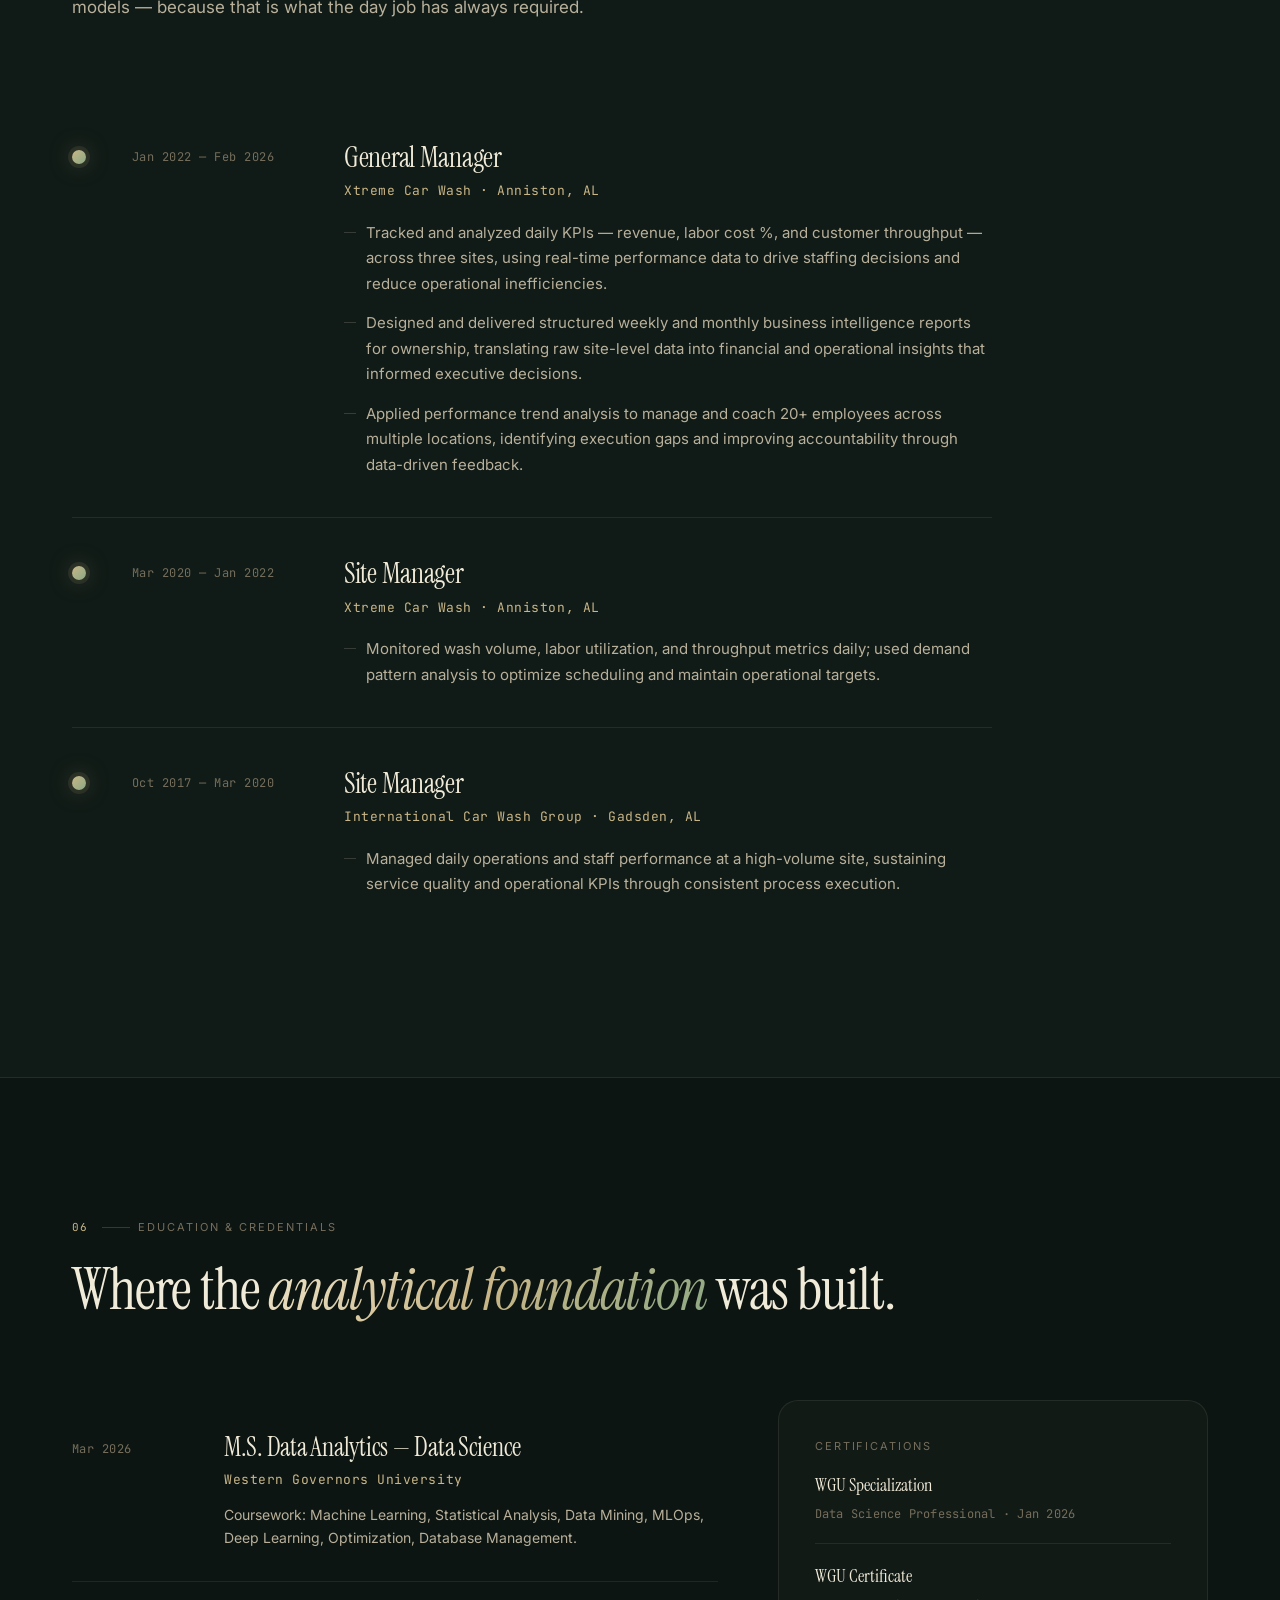
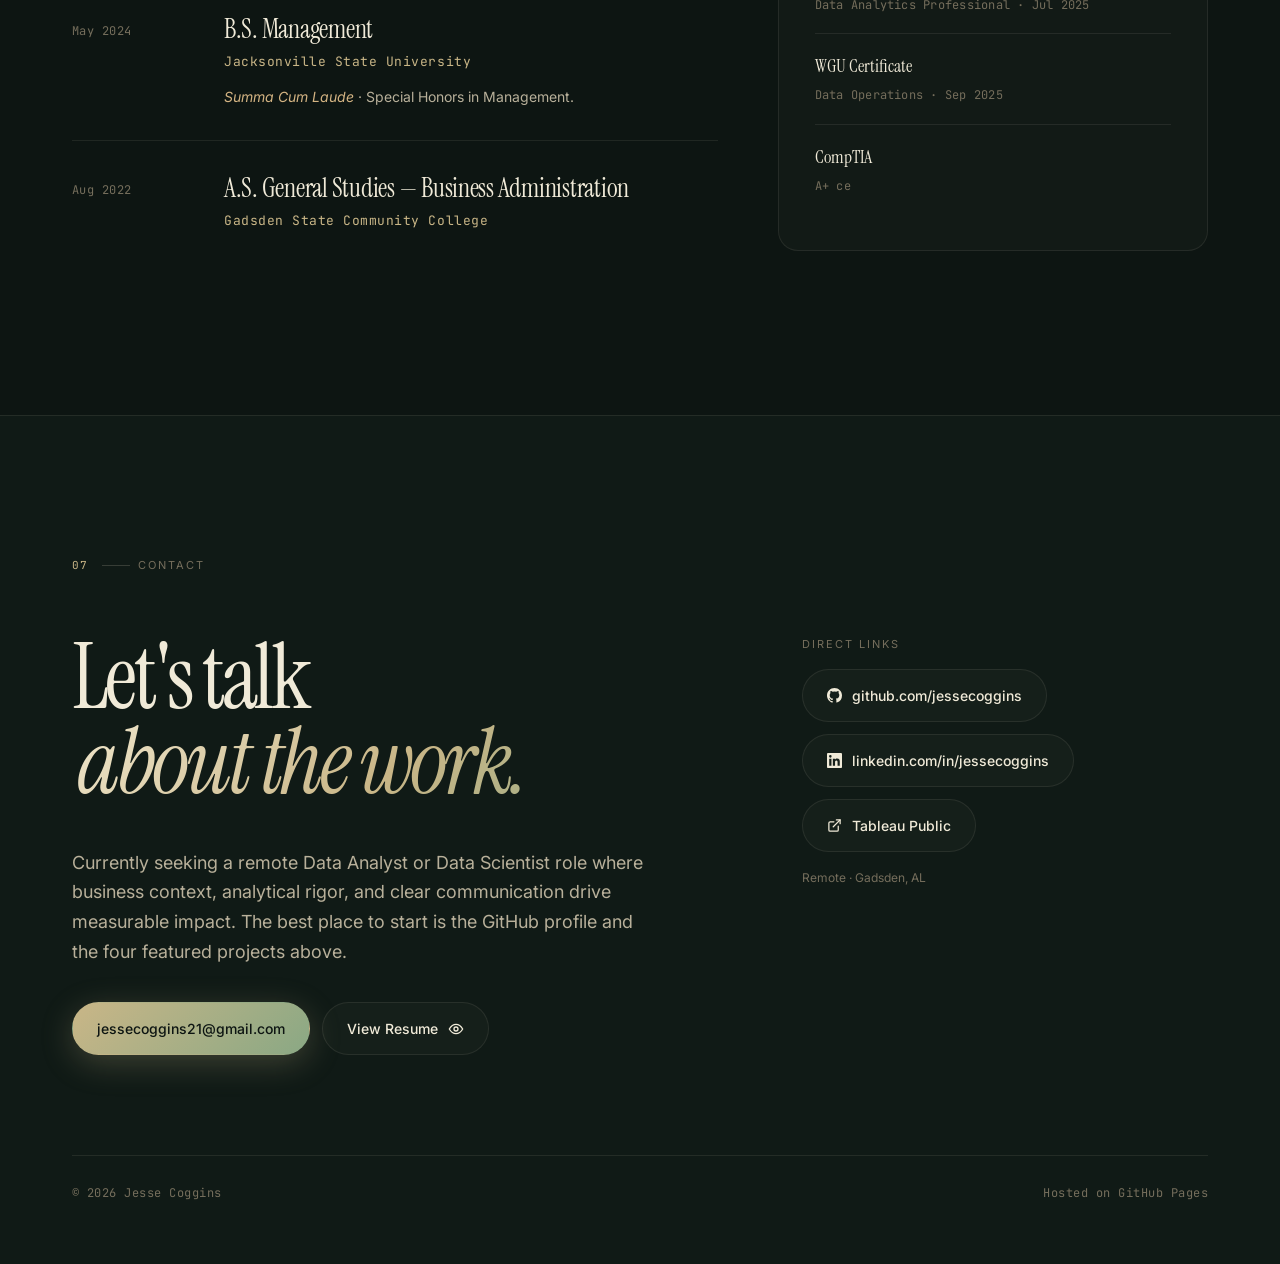
==== commit c89bf58a: "Add in-page resume viewer" ====
--- a/index.html
+++ b/index.html
@@ -94,12 +94,19 @@
             </div>
           </details>
 
-          <a class="nav-button" href="assets/resume/Jesse_Coggins_Resume.pdf" download>
+          <a
+            class="nav-button"
+            href="assets/resume/Jesse_Coggins_Resume.pdf"
+            data-resume-trigger
+            aria-haspopup="dialog"
+            aria-controls="resume-dialog"
+            target="_blank"
+            rel="noreferrer"
+          >
             <span>Resume</span>
             <svg width="14" height="14" viewBox="0 0 24 24" fill="none" stroke="currentColor" stroke-width="2" stroke-linecap="round" stroke-linejoin="round" aria-hidden="true">
-              <path d="M21 15v4a2 2 0 0 1-2 2H5a2 2 0 0 1-2-2v-4" />
-              <polyline points="7 10 12 15 17 10" />
-              <line x1="12" y1="15" x2="12" y2="3" />
+              <path d="M2 12s4-7 10-7 10 7 10 7-4 7-10 7-10-7-10-7Z" />
+              <circle cx="12" cy="12" r="3" />
             </svg>
           </a>
         </div>
@@ -132,9 +139,17 @@
           </p>
 
           <div class="cta-row">
-            <a class="button button-primary" href="assets/resume/Jesse_Coggins_Resume.pdf" download>
-              <span>Download Resume</span>
-              <svg width="16" height="16" viewBox="0 0 24 24" fill="none" stroke="currentColor" stroke-width="2" stroke-linecap="round" stroke-linejoin="round" aria-hidden="true"><path d="M21 15v4a2 2 0 0 1-2 2H5a2 2 0 0 1-2-2v-4"/><polyline points="7 10 12 15 17 10"/><line x1="12" y1="15" x2="12" y2="3"/></svg>
+            <a
+              class="button button-primary"
+              href="assets/resume/Jesse_Coggins_Resume.pdf"
+              data-resume-trigger
+              aria-haspopup="dialog"
+              aria-controls="resume-dialog"
+              target="_blank"
+              rel="noreferrer"
+            >
+              <span>View Resume</span>
+              <svg width="16" height="16" viewBox="0 0 24 24" fill="none" stroke="currentColor" stroke-width="2" stroke-linecap="round" stroke-linejoin="round" aria-hidden="true"><path d="M2 12s4-7 10-7 10 7 10 7-4 7-10 7-10-7-10-7Z"/><circle cx="12" cy="12" r="3"/></svg>
             </a>
             <a class="button button-ghost" href="https://github.com/jessecoggins" target="_blank" rel="noreferrer">
               <svg width="16" height="16" viewBox="0 0 24 24" fill="currentColor" aria-hidden="true"><path d="M12 0C5.37 0 0 5.37 0 12c0 5.3 3.44 9.8 8.21 11.39.6.11.82-.26.82-.58v-2.17c-3.34.73-4.04-1.61-4.04-1.61-.55-1.39-1.34-1.76-1.34-1.76-1.09-.75.08-.73.08-.73 1.21.09 1.84 1.24 1.84 1.24 1.07 1.84 2.81 1.31 3.5 1 .11-.78.42-1.31.76-1.61-2.67-.3-5.47-1.33-5.47-5.93 0-1.31.47-2.38 1.24-3.22-.13-.3-.54-1.52.11-3.18 0 0 1.01-.32 3.3 1.23a11.5 11.5 0 0 1 6 0c2.29-1.55 3.3-1.23 3.3-1.23.65 1.66.24 2.88.12 3.18.77.84 1.24 1.91 1.24 3.22 0 4.61-2.81 5.62-5.49 5.92.43.37.81 1.1.81 2.22v3.29c0 .32.22.7.83.58A12 12 0 0 0 24 12c0-6.63-5.37-12-12-12z"/></svg>
@@ -286,36 +301,40 @@
               <span class="section-label">Portfolio Atlas</span>
             </div>
             <h2 class="section-title">
-              Additional public work across <em>forecasting, databases, NLP, vision, optimization,</em> and statistics.
+              Additional work across <em>market analysis, forecasting, databases, NLP, vision, optimization,</em> and statistics.
             </h2>
             <p class="section-dek">
-              The broader portfolio shows range: time series, relational and NoSQL database
-              design, text modeling, computer vision, operations research, and applied
-              statistical analysis on real datasets.
+              The broader portfolio shows range: independent regional market analysis, time
+              series, relational and NoSQL database design, text modeling, computer vision,
+              operations research, and applied statistical work on real datasets.
             </p>
           </header>
 
           <div class="atlas-grid">
-            <article class="project project-atlas">
+            <article class="project project-atlas project-atlas-spotlight">
               <div class="project-topline">
-                <span class="project-kind">Independent Project</span>
+                <span class="project-kind">Market Analysis</span>
                 <span class="project-index-sm">05</span>
               </div>
-              <h3>Southeast Housing Market Analysis</h3>
-              <p class="project-copy">
-                Reproducible metro-ranking framework comparing 105 Southeast housing markets on
-                affordability, growth, and labor-market depth, with both overall and balance
-                views designed to separate markets that are simply cheap from markets with more
-                defensible fundamentals.
-              </p>
-              <dl class="metric-row compact">
-                <div><dt>Top Metro</dt><dd>Huntsville</dd></div>
-                <div><dt>Coverage</dt><dd>105 metros</dd></div>
-                <div><dt>States</dt><dd>11</dd></div>
-              </dl>
-              <div class="project-links">
-                <a href="https://jessecoggins.github.io/southeast-housing-market-analysis/" target="_blank" rel="noreferrer">Project summary →</a>
-                <a href="https://github.com/JesseCoggins/southeast-housing-market-analysis" target="_blank" rel="noreferrer">GitHub →</a>
+              <div class="project-atlas-spotlight-grid">
+                <div class="project-atlas-copy">
+                  <h3>Southeast Housing Market Analysis</h3>
+                  <p class="project-copy">
+                    Regional housing-market screening framework comparing 105 Southeast metros on
+                    affordability, growth, and labor-market depth. Produces overall and balance
+                    rankings that separate low-cost markets from markets with stronger
+                    fundamentals.
+                  </p>
+                  <div class="project-links">
+                    <a href="https://jessecoggins.github.io/southeast-housing-market-analysis/" target="_blank" rel="noreferrer">Project Summary →</a>
+                    <a href="https://github.com/JesseCoggins/southeast-housing-market-analysis" target="_blank" rel="noreferrer">Repository →</a>
+                  </div>
+                </div>
+                <dl class="metric-row compact">
+                  <div><dt>Top Metro</dt><dd>Huntsville</dd></div>
+                  <div><dt>Coverage</dt><dd>105 metros</dd></div>
+                  <div><dt>States</dt><dd>11</dd></div>
+                </dl>
               </div>
             </article>
 
@@ -721,8 +740,17 @@
               <a class="button button-primary" href="mailto:jessecoggins21@gmail.com">
                 <span>jessecoggins21@gmail.com</span>
               </a>
-              <a class="button button-ghost" href="assets/resume/Jesse_Coggins_Resume.pdf" download>
-                <span>Download Resume</span>
+              <a
+                class="button button-ghost"
+                href="assets/resume/Jesse_Coggins_Resume.pdf"
+                data-resume-trigger
+                aria-haspopup="dialog"
+                aria-controls="resume-dialog"
+                target="_blank"
+                rel="noreferrer"
+              >
+                <span>View Resume</span>
+                <svg width="16" height="16" viewBox="0 0 24 24" fill="none" stroke="currentColor" stroke-width="2" stroke-linecap="round" stroke-linejoin="round" aria-hidden="true"><path d="M2 12s4-7 10-7 10 7 10 7-4 7-10 7-10-7-10-7Z"/><circle cx="12" cy="12" r="3"/></svg>
               </a>
             </div>
           </div>
@@ -756,6 +784,38 @@
       </div>
     </footer>
 
+    <dialog id="resume-dialog" class="resume-dialog" aria-labelledby="resume-dialog-title">
+      <div class="resume-dialog-shell">
+        <div class="resume-dialog-head">
+          <div class="resume-dialog-copy">
+            <p class="section-kicker">Resume Preview</p>
+            <h2 id="resume-dialog-title">Jesse Coggins Resume</h2>
+          </div>
+          <div class="resume-dialog-actions">
+            <a
+              class="button button-primary"
+              href="assets/resume/Jesse_Coggins_Resume.pdf"
+              download
+            >
+              <span>Download Resume</span>
+              <svg width="16" height="16" viewBox="0 0 24 24" fill="none" stroke="currentColor" stroke-width="2" stroke-linecap="round" stroke-linejoin="round" aria-hidden="true"><path d="M21 15v4a2 2 0 0 1-2 2H5a2 2 0 0 1-2-2v-4"/><polyline points="7 10 12 15 17 10"/><line x1="12" y1="15" x2="12" y2="3"/></svg>
+            </a>
+            <button type="button" class="button button-ghost resume-dialog-close" data-resume-close autofocus>
+              <span>Close</span>
+            </button>
+          </div>
+        </div>
+        <div class="resume-dialog-body">
+          <iframe
+            id="resume-frame"
+            class="resume-frame"
+            title="Jesse Coggins resume PDF"
+            src="about:blank"
+          ></iframe>
+        </div>
+      </div>
+    </dialog>
+
     <script>
       // Update year
       document.getElementById('year').textContent = new Date().getFullYear();
@@ -775,6 +835,56 @@
           if (mobileNav) mobileNav.removeAttribute('open');
         });
       });
+
+      const resumeDialog = document.getElementById('resume-dialog');
+      const resumeFrame = document.getElementById('resume-frame');
+      const resumeCloseButton = document.querySelector('[data-resume-close]');
+      const resumeTriggers = document.querySelectorAll('[data-resume-trigger]');
+      const resumeSource = 'assets/resume/Jesse_Coggins_Resume.pdf';
+      let lastResumeTrigger = null;
+
+      const cleanupResumeDialog = () => {
+        document.body.classList.remove('resume-modal-open');
+        if (lastResumeTrigger) lastResumeTrigger.focus();
+        lastResumeTrigger = null;
+      };
+
+      const openResumeDialog = (trigger) => {
+        if (!resumeDialog || typeof resumeDialog.showModal !== 'function') return;
+        if (!resumeFrame.getAttribute('src') || resumeFrame.getAttribute('src') === 'about:blank') {
+          resumeFrame.setAttribute('src', resumeSource);
+        }
+        lastResumeTrigger = trigger;
+        document.body.classList.add('resume-modal-open');
+        if (mobileNav) mobileNav.removeAttribute('open');
+        if (!resumeDialog.open) resumeDialog.showModal();
+      };
+
+      resumeTriggers.forEach((trigger) => {
+        trigger.addEventListener('click', (event) => {
+          if (!resumeDialog || typeof resumeDialog.showModal !== 'function') return;
+          event.preventDefault();
+          openResumeDialog(trigger);
+        });
+      });
+
+      if (resumeCloseButton) {
+        resumeCloseButton.addEventListener('click', () => {
+          if (resumeDialog && resumeDialog.open) resumeDialog.close();
+        });
+      }
+
+      if (resumeDialog) {
+        resumeDialog.addEventListener('click', (event) => {
+          if (event.target === resumeDialog) resumeDialog.close();
+        });
+
+        resumeDialog.addEventListener('close', cleanupResumeDialog);
+
+        resumeDialog.addEventListener('cancel', () => {
+          document.body.classList.remove('resume-modal-open');
+        });
+      }
     </script>
   </body>
 </html>
--- a/styles.css
+++ b/styles.css
@@ -47,6 +47,7 @@
   overflow-x: hidden;
   position: relative;
 }
+body.resume-modal-open { overflow: hidden; }
 img, svg { display: block; max-width: 100%; }
 a { color: inherit; text-decoration: none; }
 ul, ol { list-style: none; }
@@ -478,6 +479,19 @@
 /* Atlas */
 .atlas-grid { display: grid; grid-template-columns: repeat(3, 1fr); gap: 24px; }
 .project-atlas { padding: 32px; display: flex; flex-direction: column; }
+.project-atlas-spotlight {
+  grid-column: 1 / -1;
+}
+.project-atlas-spotlight-grid {
+  display: grid;
+  grid-template-columns: minmax(0, 1.6fr) minmax(280px, 0.9fr);
+  gap: 32px;
+  align-items: end;
+}
+.project-atlas-copy {
+  display: flex;
+  flex-direction: column;
+}
 .project-topline {
   display: flex;
   align-items: center;
@@ -499,6 +513,13 @@
   margin-bottom: 14px;
 }
 .project-atlas .project-copy { font-size: 14px; margin-bottom: 20px; flex-grow: 1; }
+.project-atlas-spotlight .project-copy {
+  max-width: 740px;
+  margin-bottom: 24px;
+}
+.project-atlas-spotlight .metric-row {
+  margin-bottom: 0;
+}
 
 /* Skills */
 .skills-grid { display: grid; grid-template-columns: repeat(3, 1fr); gap: 24px; }
@@ -725,9 +746,81 @@
   letter-spacing: 0.04em;
 }
 
+/* Resume dialog */
+.resume-dialog {
+  width: min(1180px, calc(100vw - 32px));
+  max-width: 100%;
+  height: min(88vh, 920px);
+  max-height: calc(100vh - 32px);
+  margin: auto;
+  padding: 0;
+  border: none;
+  background: transparent;
+  color: var(--text);
+}
+.resume-dialog::backdrop {
+  background: rgba(5, 9, 8, 0.72);
+  backdrop-filter: blur(10px);
+  -webkit-backdrop-filter: blur(10px);
+}
+.resume-dialog-shell {
+  height: 100%;
+  display: grid;
+  grid-template-rows: auto 1fr;
+  background: rgba(16, 26, 22, 0.96);
+  border: 1px solid var(--border-strong);
+  border-radius: 24px;
+  overflow: hidden;
+  box-shadow: 0 24px 80px rgba(0, 0, 0, 0.4);
+}
+.resume-dialog-head {
+  display: flex;
+  align-items: center;
+  justify-content: space-between;
+  gap: 20px;
+  padding: 24px 28px;
+  border-bottom: 1px solid var(--border);
+  background: rgba(13, 21, 18, 0.92);
+}
+.resume-dialog-copy {
+  display: flex;
+  flex-direction: column;
+  gap: 6px;
+}
+.resume-dialog-copy .section-kicker {
+  margin-bottom: 0;
+}
+.resume-dialog-copy h2 {
+  font-family: var(--font-serif);
+  font-weight: 400;
+  font-size: 30px;
+  line-height: 1.05;
+  letter-spacing: -0.02em;
+}
+.resume-dialog-actions {
+  display: flex;
+  flex-wrap: wrap;
+  justify-content: flex-end;
+  gap: 12px;
+}
+.resume-dialog-actions .button {
+  white-space: nowrap;
+}
+.resume-dialog-body {
+  min-height: 0;
+  background: rgba(255, 255, 255, 0.02);
+}
+.resume-frame {
+  width: 100%;
+  height: 100%;
+  border: none;
+  background: #1b1b1b;
+}
+
 /* Responsive */
 @media (max-width: 1024px) {
   .featured-grid, .atlas-grid, .skills-grid { grid-template-columns: repeat(2, 1fr); }
+  .project-atlas-spotlight-grid { grid-template-columns: 1fr; }
   .education-layout { grid-template-columns: 1fr; }
   .cert-card { position: static; }
   .footer-grid { grid-template-columns: 1fr; gap: 60px; }
@@ -743,6 +836,26 @@
   .nav { gap: 12px; }
   .nav-actions { margin-left: auto; }
   .featured-grid, .atlas-grid, .skills-grid { grid-template-columns: 1fr; }
+  .resume-dialog {
+    width: calc(100vw - 20px);
+    height: calc(100vh - 20px);
+    max-height: calc(100vh - 20px);
+  }
+  .resume-dialog-shell { border-radius: 20px; }
+  .resume-dialog-head {
+    flex-direction: column;
+    align-items: flex-start;
+    padding: 22px;
+  }
+  .resume-dialog-actions {
+    width: 100%;
+    justify-content: stretch;
+  }
+  .resume-dialog-actions .button {
+    justify-content: center;
+    width: 100%;
+  }
+  .resume-dialog-copy h2 { font-size: 26px; }
   .timeline-item { grid-template-columns: 14px 1fr; gap: 16px; }
   .timeline-dates { grid-column: 2; padding-top: 0; margin-bottom: 8px; }
   .timeline-body { grid-column: 2; }
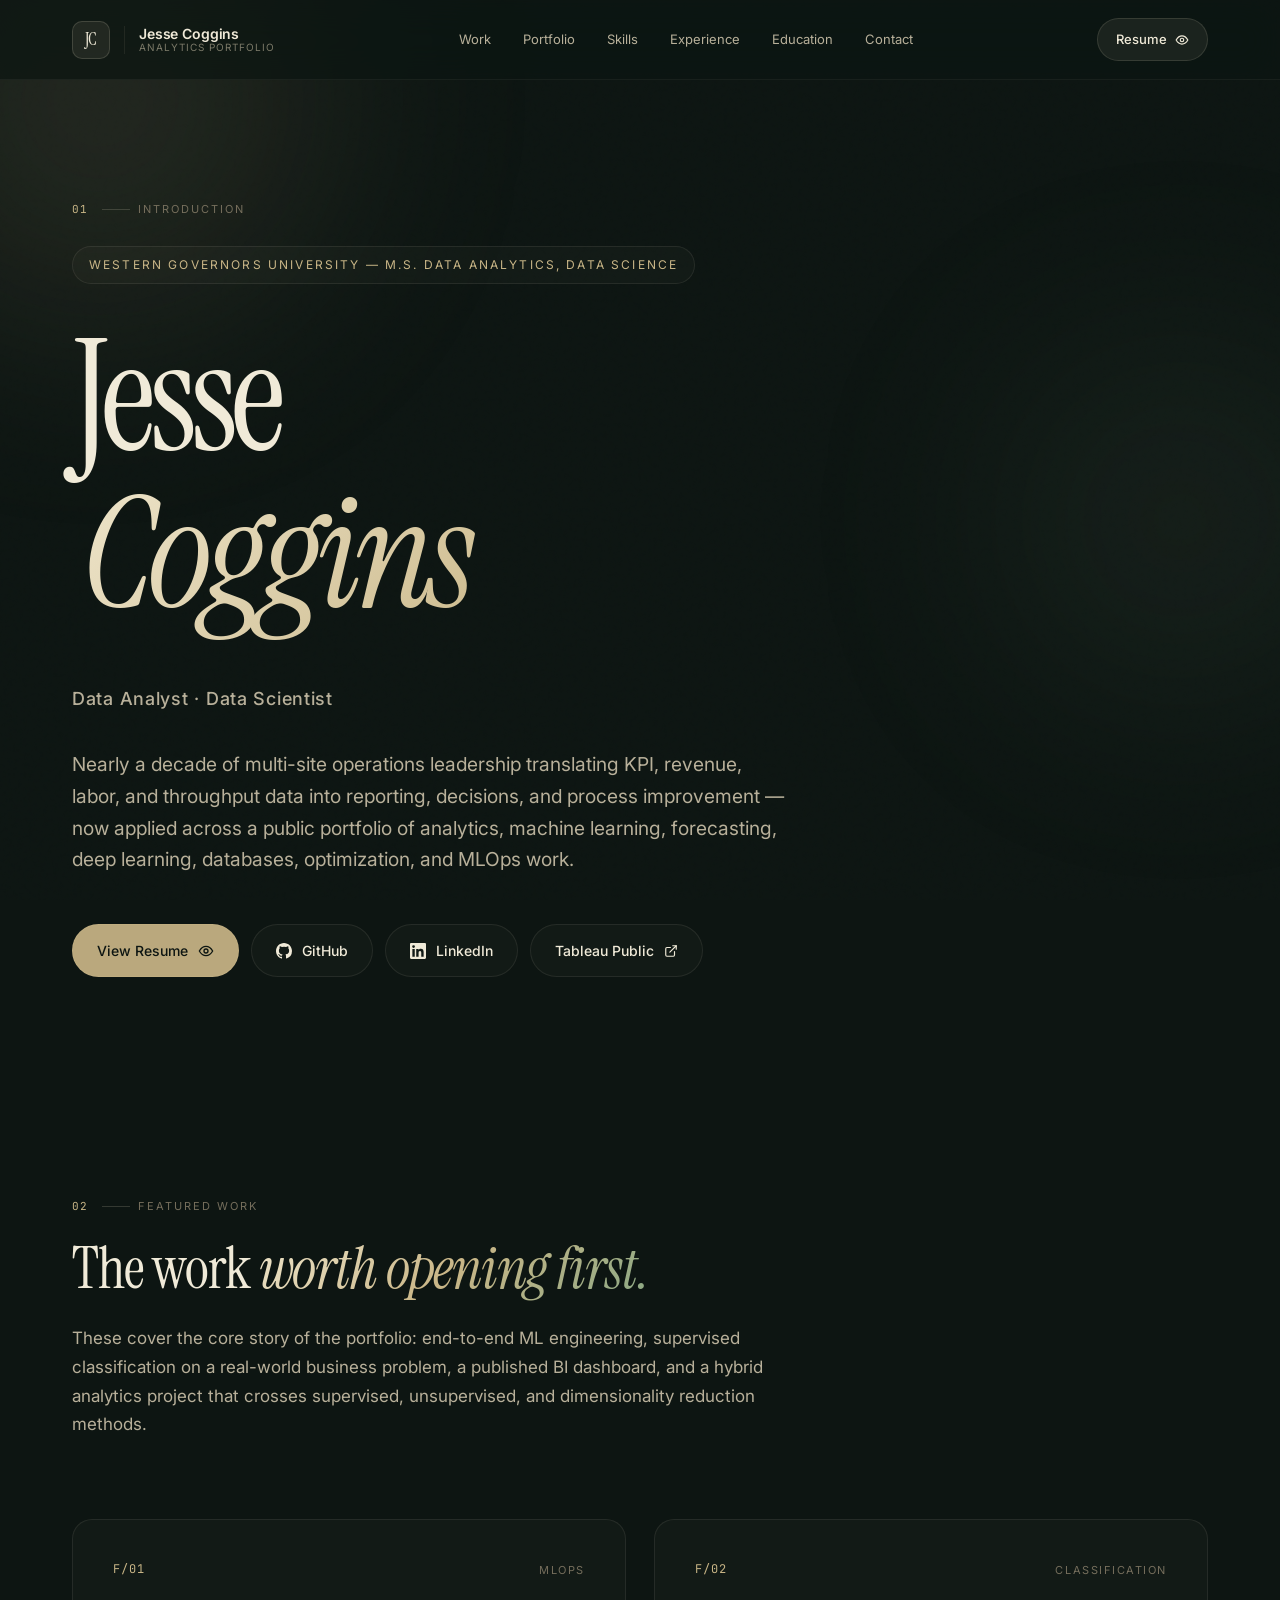
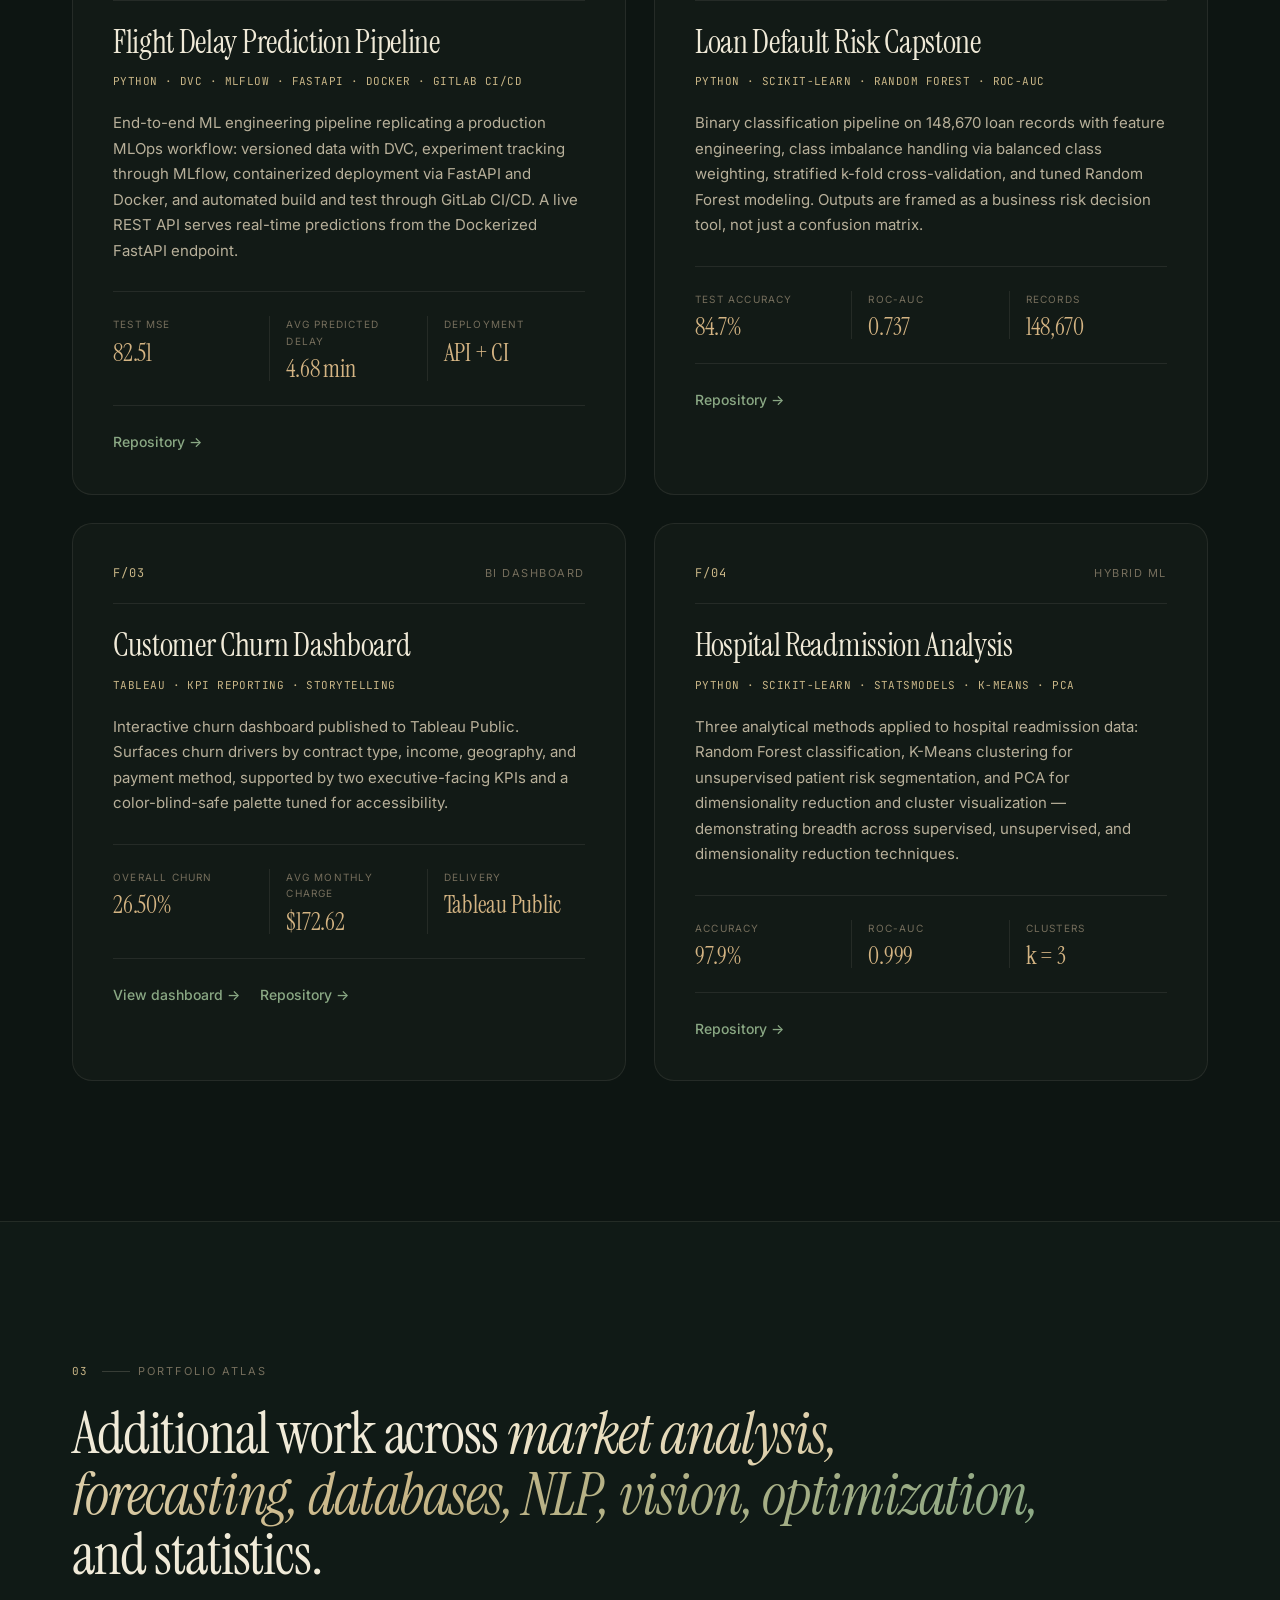
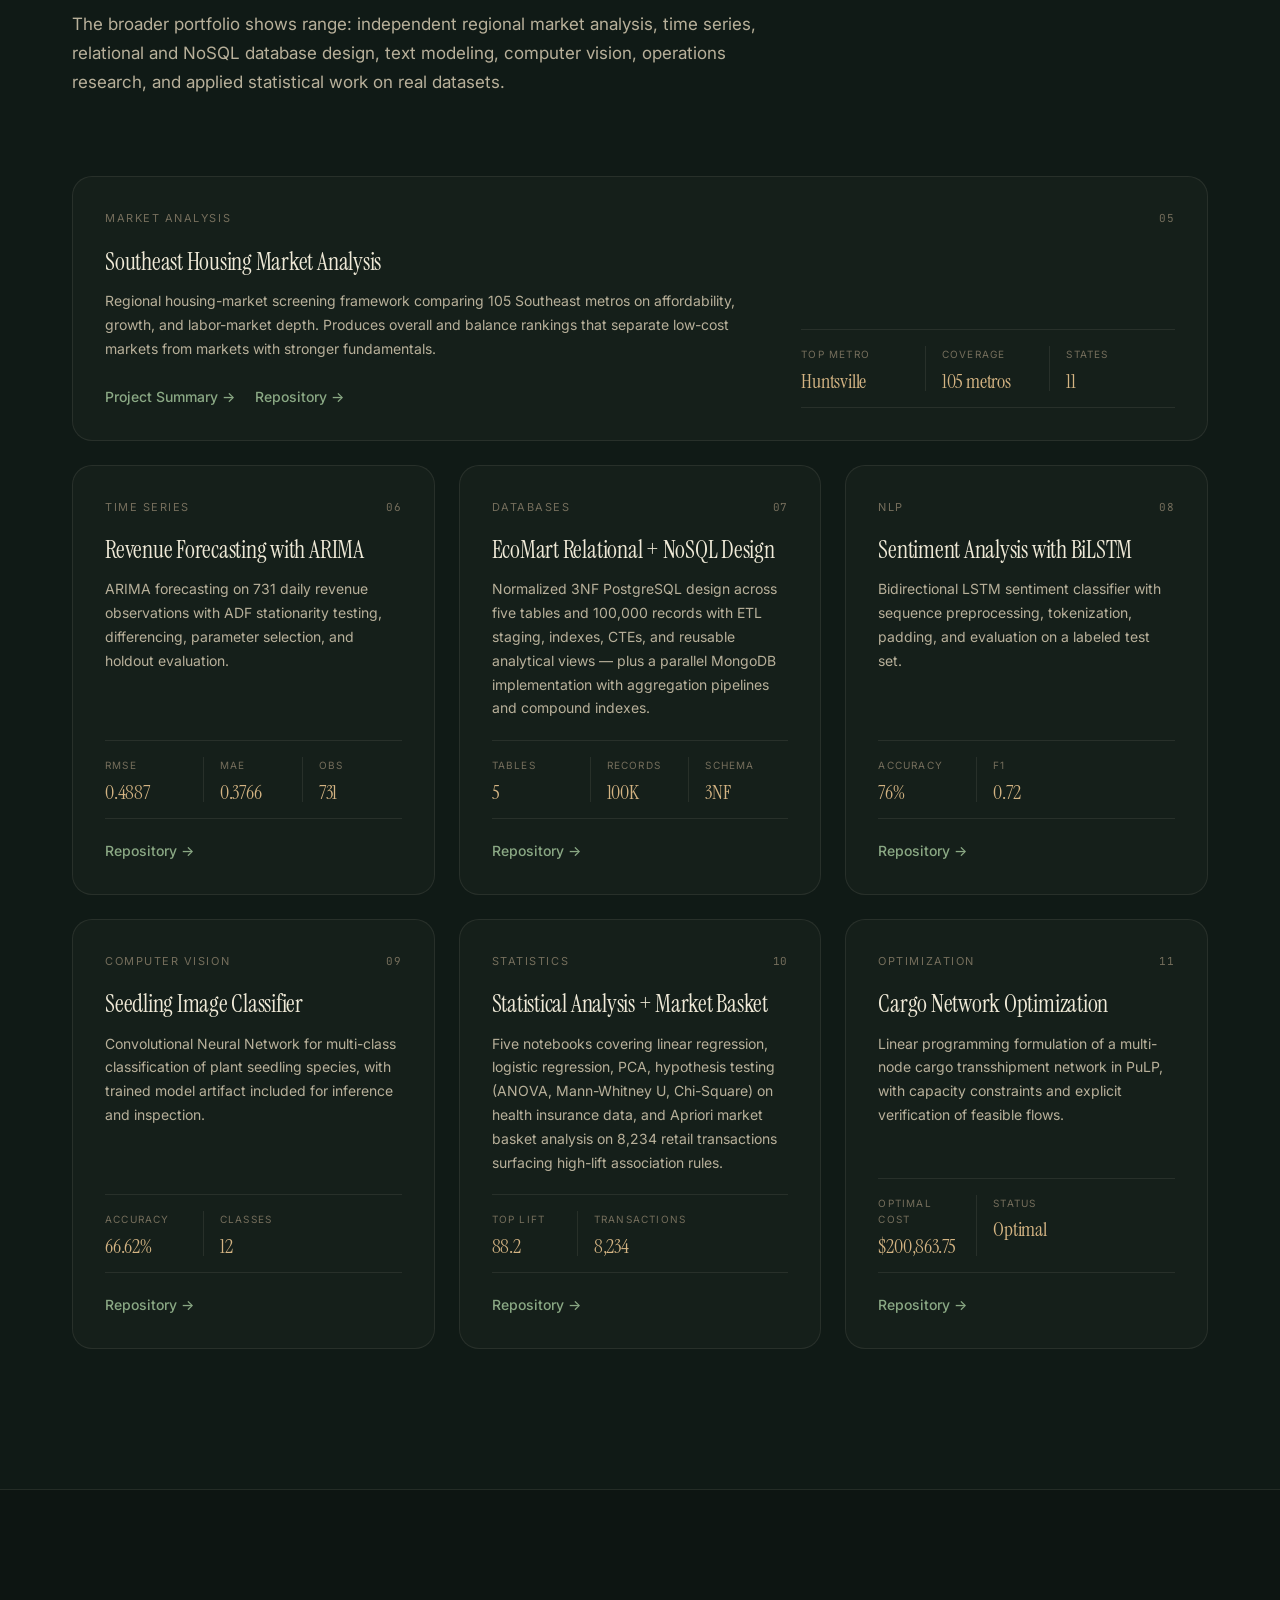
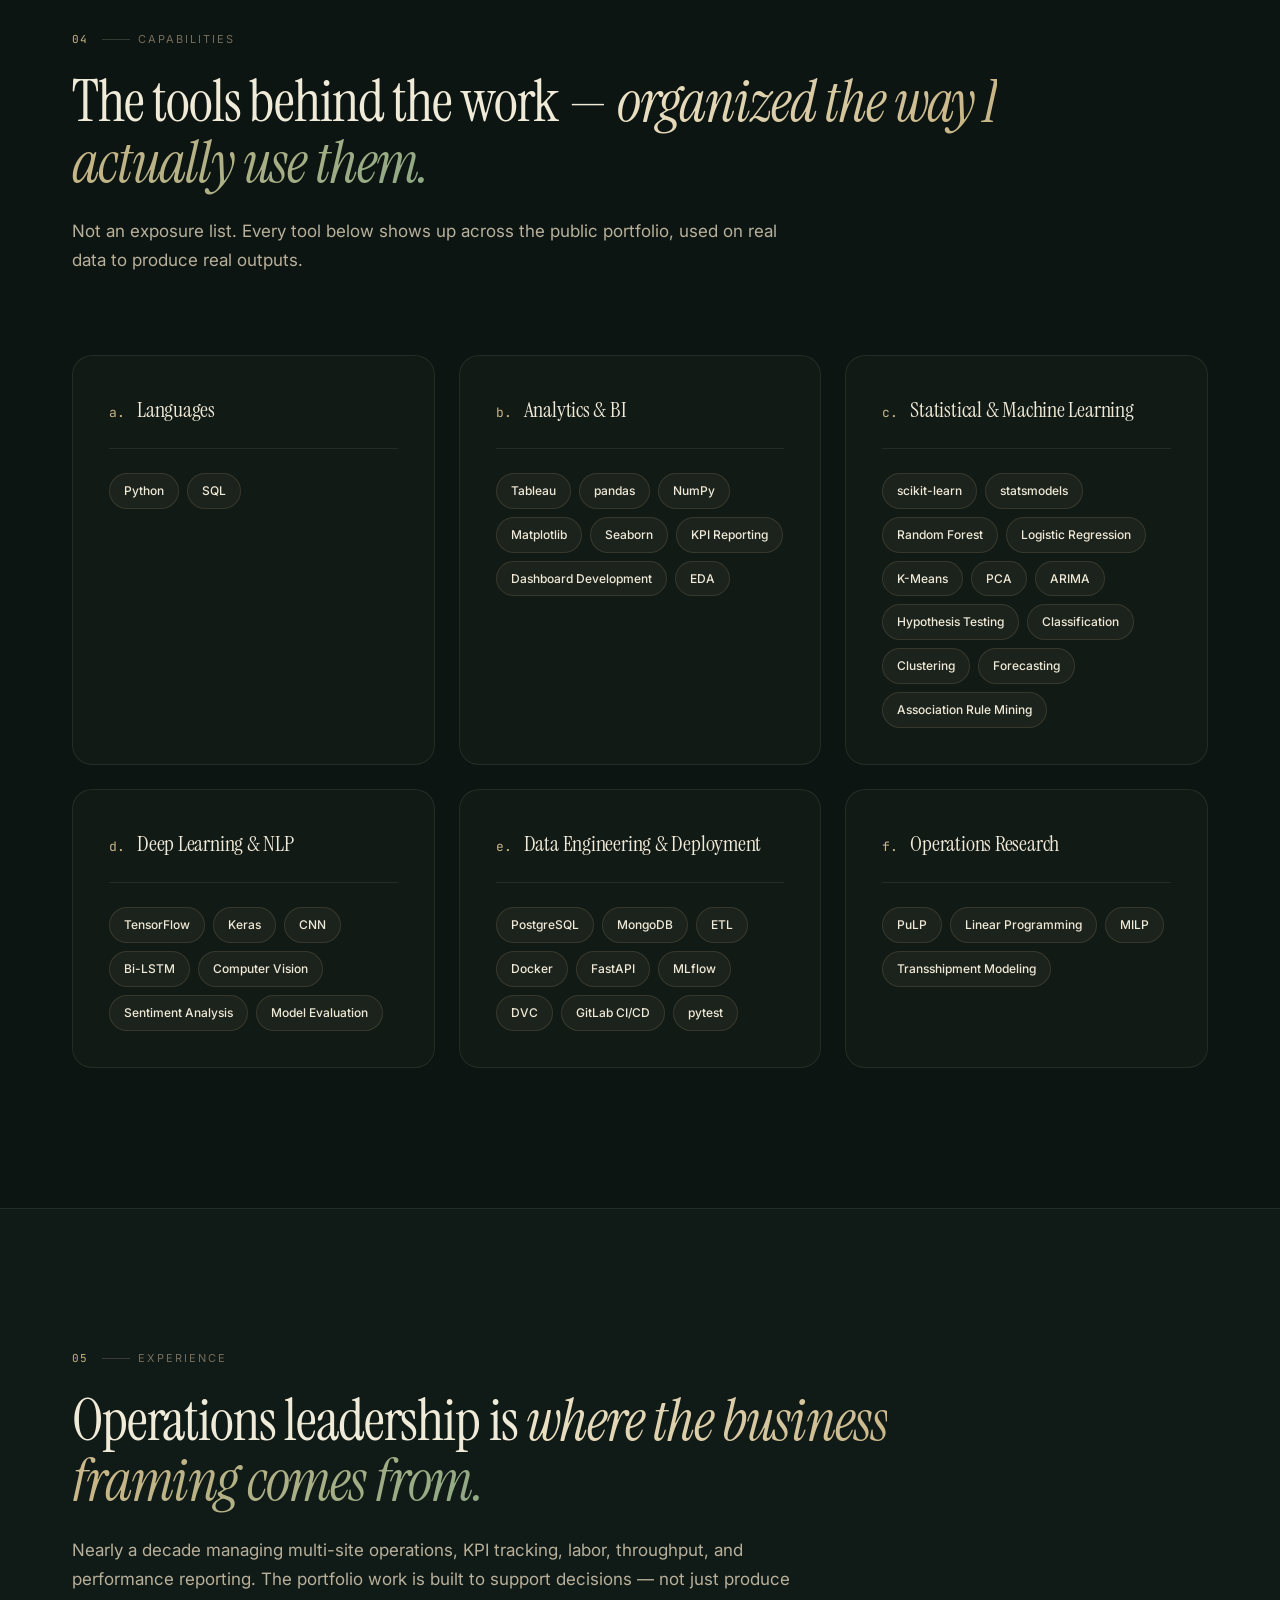
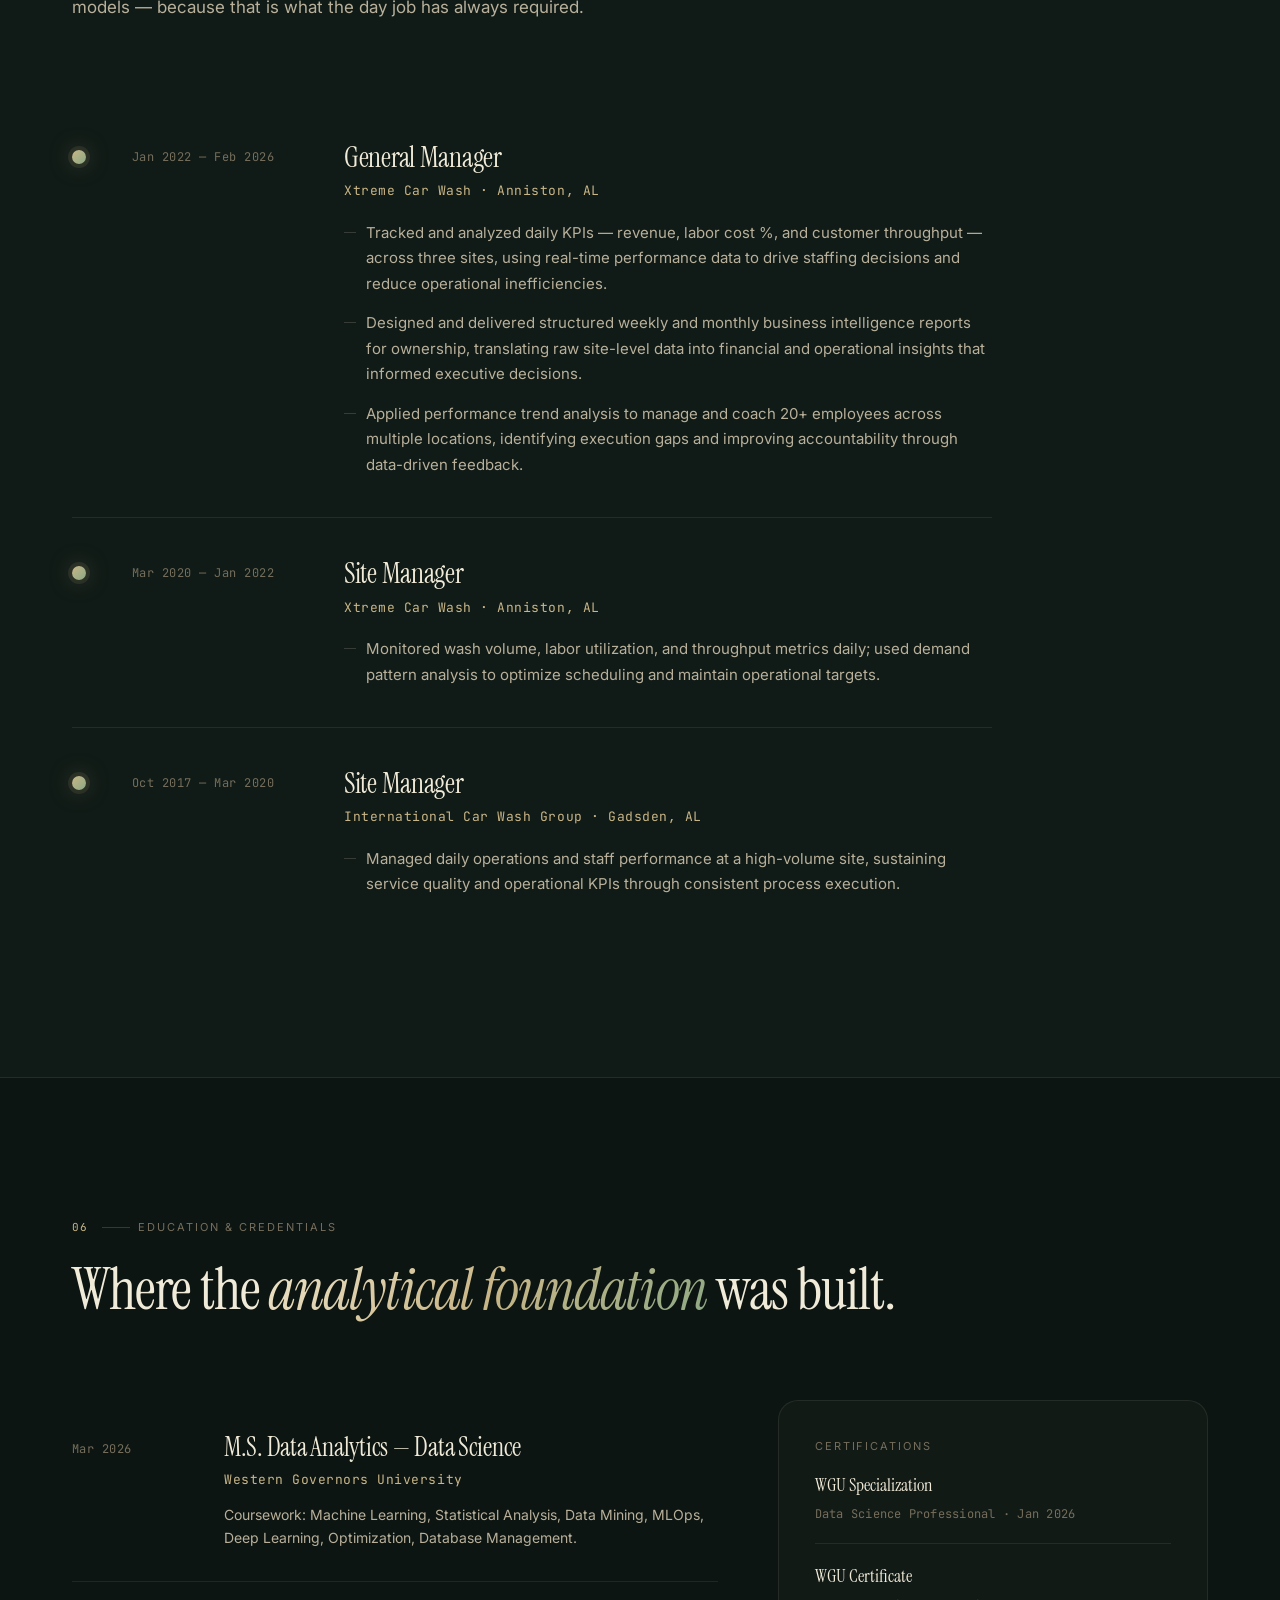
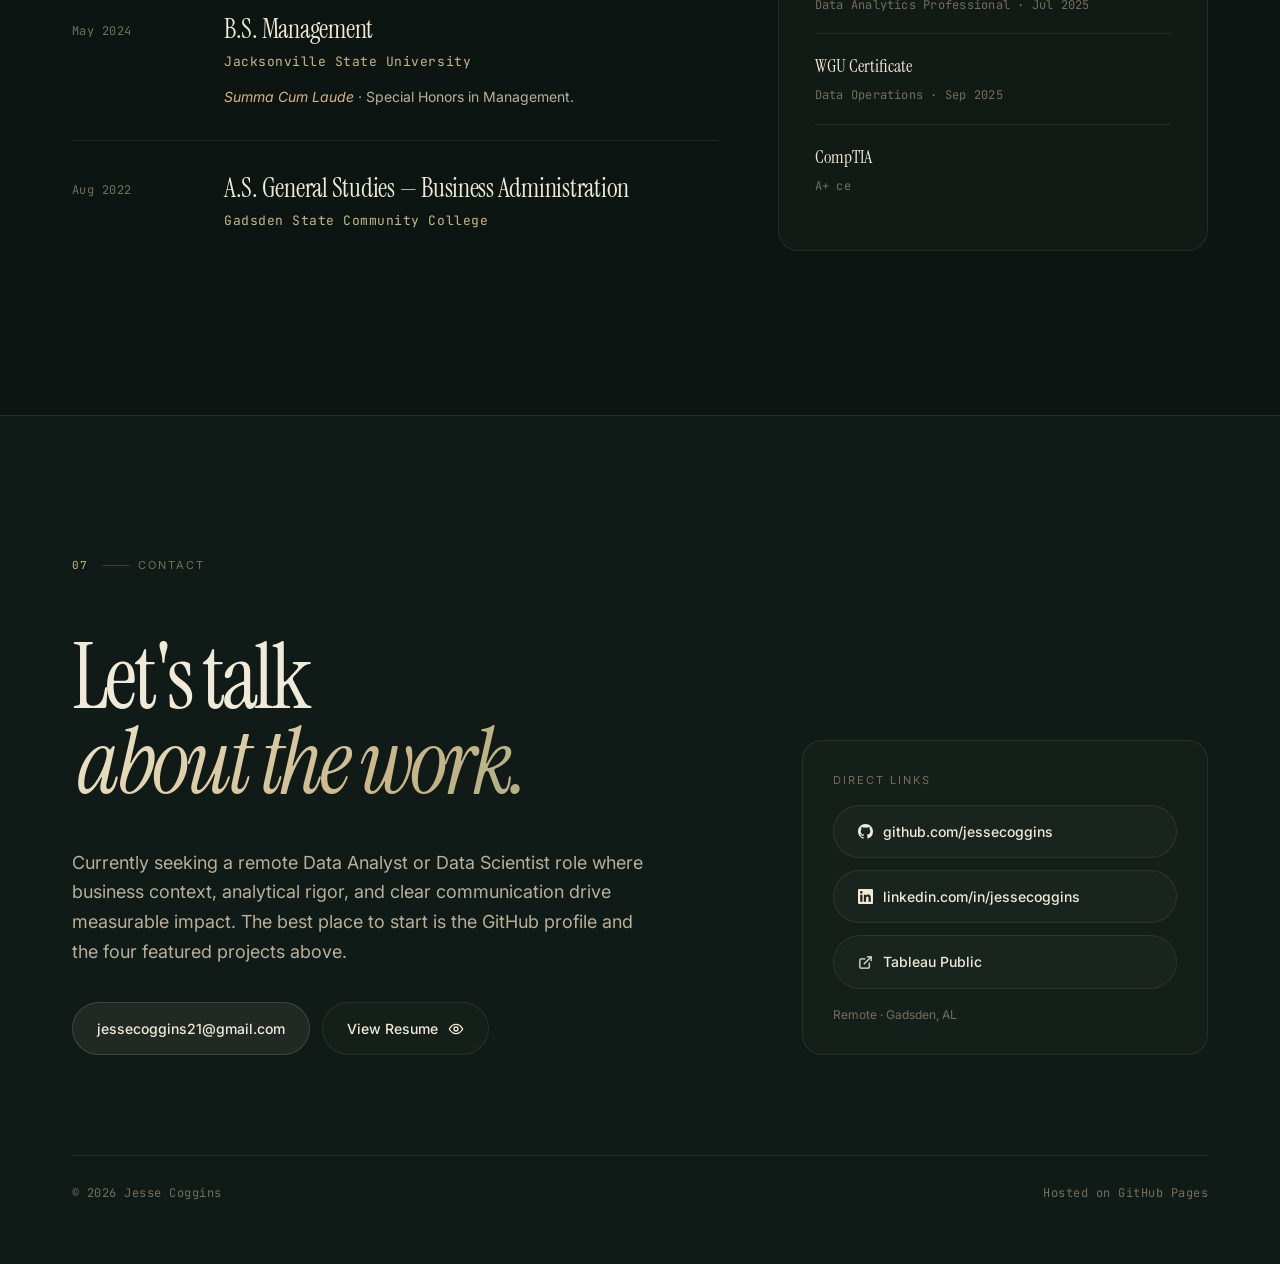
==== commit 2454fbb8: "Polish header and contact styling" ====
--- a/index.html
+++ b/index.html
@@ -61,7 +61,7 @@
           <span class="brand-divider" aria-hidden="true"></span>
           <span class="brand-text">
             <strong>Jesse Coggins</strong>
-            <small>Data Analyst · Data Scientist</small>
+            <small>Analytics Portfolio</small>
           </span>
         </a>
 
@@ -76,7 +76,7 @@
 
         <div class="nav-actions">
           <details class="mobile-nav">
-            <summary class="nav-toggle" aria-label="Open menu">
+            <summary class="nav-toggle" aria-label="Open menu" aria-expanded="false">
               <span>Menu</span>
               <svg width="14" height="14" viewBox="0 0 24 24" fill="none" stroke="currentColor" stroke-width="2" stroke-linecap="round" stroke-linejoin="round" aria-hidden="true">
                 <line x1="3" y1="6" x2="21" y2="6" />
@@ -98,8 +98,6 @@
             class="nav-button"
             href="assets/resume/Jesse_Coggins_Resume.pdf"
             data-resume-trigger
-            aria-haspopup="dialog"
-            aria-controls="resume-dialog"
             target="_blank"
             rel="noreferrer"
           >
@@ -143,8 +141,6 @@
               class="button button-primary"
               href="assets/resume/Jesse_Coggins_Resume.pdf"
               data-resume-trigger
-              aria-haspopup="dialog"
-              aria-controls="resume-dialog"
               target="_blank"
               rel="noreferrer"
             >
@@ -191,7 +187,7 @@
             <article class="project project-featured">
               <div class="project-rail">
                 <span class="project-index">F/01</span>
-                <span class="project-kind">Flagship · MLOps</span>
+                <span class="project-kind">MLOps</span>
               </div>
               <div class="project-body">
                 <h3>Flight Delay Prediction Pipeline</h3>
@@ -209,7 +205,7 @@
                   <div><dt>Deployment</dt><dd>API + CI</dd></div>
                 </dl>
                 <div class="project-links">
-                  <a href="https://github.com/jessecoggins/flight-delay-mlops" target="_blank" rel="noreferrer">View repository →</a>
+                  <a href="https://github.com/jessecoggins/flight-delay-mlops" target="_blank" rel="noreferrer">Repository →</a>
                 </div>
               </div>
             </article>
@@ -217,7 +213,7 @@
             <article class="project project-featured">
               <div class="project-rail">
                 <span class="project-index">F/02</span>
-                <span class="project-kind">Flagship · Classification</span>
+                <span class="project-kind">Classification</span>
               </div>
               <div class="project-body">
                 <h3>Loan Default Risk Capstone</h3>
@@ -234,7 +230,7 @@
                   <div><dt>Records</dt><dd>148,670</dd></div>
                 </dl>
                 <div class="project-links">
-                  <a href="https://github.com/jessecoggins/loan-default-risk-capstone" target="_blank" rel="noreferrer">View repository →</a>
+                  <a href="https://github.com/jessecoggins/loan-default-risk-capstone" target="_blank" rel="noreferrer">Repository →</a>
                 </div>
               </div>
             </article>
@@ -242,7 +238,7 @@
             <article class="project project-featured">
               <div class="project-rail">
                 <span class="project-index">F/03</span>
-                <span class="project-kind">Flagship · BI Dashboard</span>
+                <span class="project-kind">BI Dashboard</span>
               </div>
               <div class="project-body">
                 <h3>Customer Churn Dashboard</h3>
@@ -259,7 +255,7 @@
                 </dl>
                 <div class="project-links">
                   <a href="https://public.tableau.com/shared/Z8Z9SR2NB?:display_count=n&amp;:origin=viz_share_link" target="_blank" rel="noreferrer">View dashboard →</a>
-                  <a href="https://github.com/jessecoggins/customer-churn-dashboard" target="_blank" rel="noreferrer">GitHub →</a>
+                  <a href="https://github.com/jessecoggins/customer-churn-dashboard" target="_blank" rel="noreferrer">Repository →</a>
                 </div>
               </div>
             </article>
@@ -267,7 +263,7 @@
             <article class="project project-featured">
               <div class="project-rail">
                 <span class="project-index">F/04</span>
-                <span class="project-kind">Flagship · Hybrid ML</span>
+                <span class="project-kind">Hybrid ML</span>
               </div>
               <div class="project-body">
                 <h3>Hospital Readmission Analysis</h3>
@@ -284,7 +280,7 @@
                   <div><dt>Clusters</dt><dd>k = 3</dd></div>
                 </dl>
                 <div class="project-links">
-                  <a href="https://github.com/jessecoggins/hospital-readmission-ml" target="_blank" rel="noreferrer">View repository →</a>
+                  <a href="https://github.com/jessecoggins/hospital-readmission-ml" target="_blank" rel="noreferrer">Repository →</a>
                 </div>
               </div>
             </article>
@@ -460,8 +456,8 @@
               The tools behind the work — <em>organized the way I actually use them.</em>
             </h2>
             <p class="section-dek">
-              Not an exposure list. Every tool below shows up in one or more of the ten public
-              portfolio repositories, used on real data to produce real outputs.
+              Not an exposure list. Every tool below shows up across the public portfolio,
+              used on real data to produce real outputs.
             </p>
           </header>
 
@@ -737,15 +733,13 @@
               best place to start is the GitHub profile and the four featured projects above.
             </p>
             <div class="cta-row">
-              <a class="button button-primary" href="mailto:jessecoggins21@gmail.com">
+              <a class="button button-primary footer-email" href="mailto:jessecoggins21@gmail.com">
                 <span>jessecoggins21@gmail.com</span>
               </a>
               <a
                 class="button button-ghost"
                 href="assets/resume/Jesse_Coggins_Resume.pdf"
                 data-resume-trigger
-                aria-haspopup="dialog"
-                aria-controls="resume-dialog"
                 target="_blank"
                 rel="noreferrer"
               >
@@ -800,18 +794,40 @@
               <span>Download Resume</span>
               <svg width="16" height="16" viewBox="0 0 24 24" fill="none" stroke="currentColor" stroke-width="2" stroke-linecap="round" stroke-linejoin="round" aria-hidden="true"><path d="M21 15v4a2 2 0 0 1-2 2H5a2 2 0 0 1-2-2v-4"/><polyline points="7 10 12 15 17 10"/><line x1="12" y1="15" x2="12" y2="3"/></svg>
             </a>
+            <a
+              class="button button-ghost"
+              href="assets/resume/Jesse_Coggins_Resume.pdf"
+              target="_blank"
+              rel="noreferrer"
+            >
+              <span>Open PDF</span>
+              <svg width="14" height="14" viewBox="0 0 24 24" fill="none" stroke="currentColor" stroke-width="2" stroke-linecap="round" stroke-linejoin="round" aria-hidden="true"><path d="M18 13v6a2 2 0 0 1-2 2H5a2 2 0 0 1-2-2V8a2 2 0 0 1 2-2h6"/><polyline points="15 3 21 3 21 9"/><line x1="10" y1="14" x2="21" y2="3"/></svg>
+            </a>
             <button type="button" class="button button-ghost resume-dialog-close" data-resume-close autofocus>
               <span>Close</span>
             </button>
           </div>
         </div>
-        <div class="resume-dialog-body">
-          <iframe
-            id="resume-frame"
-            class="resume-frame"
-            title="Jesse Coggins resume PDF"
-            src="about:blank"
-          ></iframe>
+        <div class="resume-dialog-body" id="resume-dialog-body">
+          <div class="resume-viewer" id="resume-viewer">
+            <div class="resume-viewer-status" id="resume-viewer-status" role="status" aria-live="polite">
+              <span class="resume-spinner" aria-hidden="true"></span>
+              <span id="resume-viewer-status-text">Loading resume preview…</span>
+            </div>
+            <div class="resume-viewer-error" id="resume-viewer-error" hidden>
+              <p id="resume-viewer-error-text">Unable to render the preview in this viewer.</p>
+              <a
+                class="button button-ghost"
+                href="assets/resume/Jesse_Coggins_Resume.pdf"
+                target="_blank"
+                rel="noreferrer"
+              >
+                <span>Open PDF</span>
+                <svg width="14" height="14" viewBox="0 0 24 24" fill="none" stroke="currentColor" stroke-width="2" stroke-linecap="round" stroke-linejoin="round" aria-hidden="true"><path d="M18 13v6a2 2 0 0 1-2 2H5a2 2 0 0 1-2-2V8a2 2 0 0 1 2-2h6"/><polyline points="15 3 21 3 21 9"/><line x1="10" y1="14" x2="21" y2="3"/></svg>
+              </a>
+            </div>
+            <div class="resume-page-stack" id="resume-page-stack" hidden></div>
+          </div>
         </div>
       </div>
     </dialog>
@@ -830,6 +846,17 @@
       onScroll();
 
       const mobileNav = document.querySelector('.mobile-nav');
+      const mobileNavToggle = document.querySelector('.nav-toggle');
+      const syncMobileNavState = () => {
+        if (!mobileNav || !mobileNavToggle) return;
+        const isOpen = mobileNav.hasAttribute('open');
+        mobileNavToggle.setAttribute('aria-expanded', String(isOpen));
+        mobileNavToggle.setAttribute('aria-label', isOpen ? 'Close menu' : 'Open menu');
+      };
+      if (mobileNav) {
+        mobileNav.addEventListener('toggle', syncMobileNavState);
+        syncMobileNavState();
+      }
       document.querySelectorAll('.mobile-nav-panel a').forEach((link) => {
         link.addEventListener('click', () => {
           if (mobileNav) mobileNav.removeAttribute('open');
@@ -837,11 +864,176 @@
       });
 
       const resumeDialog = document.getElementById('resume-dialog');
-      const resumeFrame = document.getElementById('resume-frame');
+      const resumeDialogBody = document.getElementById('resume-dialog-body');
       const resumeCloseButton = document.querySelector('[data-resume-close]');
       const resumeTriggers = document.querySelectorAll('[data-resume-trigger]');
+      const resumeViewerStatus = document.getElementById('resume-viewer-status');
+      const resumeViewerStatusText = document.getElementById('resume-viewer-status-text');
+      const resumeViewerError = document.getElementById('resume-viewer-error');
+      const resumeViewerErrorText = document.getElementById('resume-viewer-error-text');
+      const resumePageStack = document.getElementById('resume-page-stack');
       const resumeSource = 'assets/resume/Jesse_Coggins_Resume.pdf';
+      const resumePdfJsModuleUrl = new URL('assets/vendor/pdfjs/pdf.min.mjs', window.location.href).href;
+      const resumePdfJsWorkerUrl = new URL('assets/vendor/pdfjs/pdf.worker.min.mjs', window.location.href).href;
       let lastResumeTrigger = null;
+      let resumePdfJsPromise = null;
+      let resumePdfDocumentPromise = null;
+      let resumePdfDocument = null;
+      let resumeRenderFrame = null;
+      let resumeRenderToken = 0;
+      let resumeRenderedWidth = 0;
+
+      if (resumeDialog && typeof resumeDialog.showModal === 'function') {
+        resumeTriggers.forEach((trigger) => {
+          trigger.setAttribute('aria-haspopup', 'dialog');
+          trigger.setAttribute('aria-controls', 'resume-dialog');
+        });
+      }
+
+      const setResumeViewerState = (state, message = '') => {
+        if (resumeViewerStatus) resumeViewerStatus.hidden = state !== 'loading';
+        if (resumePageStack) resumePageStack.hidden = state !== 'ready';
+        if (resumeViewerError) resumeViewerError.hidden = state !== 'error';
+
+        if (state === 'loading' && resumeViewerStatusText) {
+          resumeViewerStatusText.textContent = message || 'Loading resume preview…';
+        }
+
+        if (state === 'error' && resumeViewerErrorText) {
+          resumeViewerErrorText.textContent = message || 'Unable to render the preview in this viewer.';
+        }
+      };
+
+      const getResumePreviewWidth = () => {
+        const dialogWidth = resumeDialogBody?.clientWidth || resumeDialog?.clientWidth || 0;
+        return Math.max(240, Math.floor(dialogWidth - 56));
+      };
+
+      const loadResumePdfJs = async () => {
+        if (!resumePdfJsPromise) {
+          resumePdfJsPromise = import(resumePdfJsModuleUrl).then((pdfjsLib) => {
+            pdfjsLib.GlobalWorkerOptions.workerSrc = resumePdfJsWorkerUrl;
+            return pdfjsLib;
+          });
+        }
+
+        return resumePdfJsPromise;
+      };
+
+      const loadResumeDocument = async () => {
+        if (resumePdfDocument) return resumePdfDocument;
+
+        if (!resumePdfDocumentPromise) {
+          resumePdfDocumentPromise = loadResumePdfJs()
+            .then((pdfjsLib) => pdfjsLib.getDocument({ url: resumeSource }).promise)
+            .then((pdf) => {
+              resumePdfDocument = pdf;
+              return pdf;
+            })
+            .catch((error) => {
+              resumePdfDocumentPromise = null;
+              throw error;
+            });
+        }
+
+        return resumePdfDocumentPromise;
+      };
+
+      const renderResumePreview = async () => {
+        if (!resumeDialogBody || !resumePageStack) return;
+
+        const targetWidth = getResumePreviewWidth();
+        if (resumePdfDocument && resumePageStack.childElementCount && Math.abs(targetWidth - resumeRenderedWidth) < 12) {
+          setResumeViewerState('ready');
+          return;
+        }
+
+        const currentToken = ++resumeRenderToken;
+        setResumeViewerState('loading');
+
+        try {
+          const pdf = await loadResumeDocument();
+          const outputScale = Math.min(window.devicePixelRatio || 1, 2);
+          const fragment = document.createDocumentFragment();
+
+          for (let pageNumber = 1; pageNumber <= pdf.numPages; pageNumber += 1) {
+            const page = await pdf.getPage(pageNumber);
+            const baseViewport = page.getViewport({ scale: 1 });
+            const scale = targetWidth / baseViewport.width;
+            const viewport = page.getViewport({ scale });
+
+            const pageItem = document.createElement('article');
+            pageItem.className = 'resume-page';
+
+            const pageLabel = document.createElement('p');
+            pageLabel.className = 'resume-page-label';
+            pageLabel.textContent = `Page ${pageNumber} of ${pdf.numPages}`;
+
+            const pageSurface = document.createElement('div');
+            pageSurface.className = 'resume-page-surface';
+
+            const canvas = document.createElement('canvas');
+            canvas.className = 'resume-page-canvas';
+            canvas.setAttribute('aria-label', `Resume page ${pageNumber} of ${pdf.numPages}`);
+
+            canvas.width = Math.floor(viewport.width * outputScale);
+            canvas.height = Math.floor(viewport.height * outputScale);
+            canvas.style.width = `${Math.floor(viewport.width)}px`;
+            canvas.style.height = `${Math.floor(viewport.height)}px`;
+
+            const context = canvas.getContext('2d', { alpha: false });
+            await page.render({
+              canvasContext: context,
+              viewport,
+              transform: outputScale !== 1 ? [outputScale, 0, 0, outputScale, 0, 0] : null,
+            }).promise;
+
+            if (currentToken !== resumeRenderToken) return;
+
+            pageSurface.appendChild(canvas);
+            pageItem.append(pageLabel, pageSurface);
+            fragment.appendChild(pageItem);
+            page.cleanup();
+          }
+
+          if (currentToken !== resumeRenderToken) return;
+
+          resumePageStack.replaceChildren(fragment);
+          resumeRenderedWidth = targetWidth;
+          resumeDialogBody.scrollTop = 0;
+          setResumeViewerState('ready');
+        } catch (error) {
+          console.error('Resume preview rendering failed.', error);
+          if (currentToken !== resumeRenderToken) return;
+          setResumeViewerState(
+            'error',
+            'Unable to render the preview in this viewer. You can still open or download the PDF directly.'
+          );
+        }
+      };
+
+      const scheduleResumeRender = () => {
+        if (resumeRenderFrame) cancelAnimationFrame(resumeRenderFrame);
+        resumeRenderFrame = requestAnimationFrame(() => {
+          resumeRenderFrame = null;
+          void renderResumePreview();
+        });
+      };
+
+      const syncResumePreviewSize = () => {
+        if (!resumeDialog?.open || !resumePdfDocument) return;
+        if (Math.abs(getResumePreviewWidth() - resumeRenderedWidth) < 12) return;
+        scheduleResumeRender();
+      };
+
+      if (resumeDialogBody && 'ResizeObserver' in window) {
+        const resumeResizeObserver = new ResizeObserver(() => {
+          syncResumePreviewSize();
+        });
+        resumeResizeObserver.observe(resumeDialogBody);
+      } else {
+        window.addEventListener('resize', syncResumePreviewSize);
+      }
 
       const cleanupResumeDialog = () => {
         document.body.classList.remove('resume-modal-open');
@@ -851,18 +1043,24 @@
 
       const openResumeDialog = (trigger) => {
         if (!resumeDialog || typeof resumeDialog.showModal !== 'function') return;
-        if (!resumeFrame.getAttribute('src') || resumeFrame.getAttribute('src') === 'about:blank') {
-          resumeFrame.setAttribute('src', resumeSource);
-        }
         lastResumeTrigger = trigger;
         document.body.classList.add('resume-modal-open');
         if (mobileNav) mobileNav.removeAttribute('open');
         if (!resumeDialog.open) resumeDialog.showModal();
+        scheduleResumeRender();
       };
 
       resumeTriggers.forEach((trigger) => {
         trigger.addEventListener('click', (event) => {
-          if (!resumeDialog || typeof resumeDialog.showModal !== 'function') return;
+          const isPlainActivation =
+            !event.defaultPrevented &&
+            event.button === 0 &&
+            !event.metaKey &&
+            !event.ctrlKey &&
+            !event.shiftKey &&
+            !event.altKey;
+
+          if (!resumeDialog || typeof resumeDialog.showModal !== 'function' || !isPlainActivation) return;
           event.preventDefault();
           openResumeDialog(trigger);
         });
--- a/styles.css
+++ b/styles.css
@@ -103,10 +103,10 @@
   position: fixed;
   top: 0; left: 0; right: 0;
   z-index: 100;
-  background: rgba(13, 21, 18, 0.55);
+  background: rgba(13, 21, 18, 0.72);
   backdrop-filter: saturate(180%) blur(18px);
   -webkit-backdrop-filter: saturate(180%) blur(18px);
-  border-bottom: 1px solid transparent;
+  border-bottom: 1px solid rgba(232, 222, 199, 0.06);
   transition: border-color 0.25s var(--ease), background 0.25s var(--ease);
 }
 .site-header.scrolled {
@@ -133,20 +133,20 @@
   justify-content: center;
   width: 38px; height: 38px;
   border-radius: 10px;
-  background: var(--grad-accent);
-  color: #0d1512;
-  font-family: var(--font-serif);
-  font-size: 20px;
+  background: rgba(232, 222, 199, 0.08);
+  border: 1px solid rgba(232, 222, 199, 0.16);
+  color: var(--text);
+  font-family: var(--font-serif);
+  font-size: 18px;
   letter-spacing: -0.02em;
-  box-shadow: 0 4px 24px rgba(201, 182, 135, 0.3);
-}
-.brand-divider { width: 1px; height: 28px; background: var(--border); }
+}
+.brand-divider { width: 1px; height: 28px; background: rgba(232, 222, 199, 0.08); }
 .brand-text { display: flex; flex-direction: column; line-height: 1.15; }
 .brand-text strong { font-size: 14px; font-weight: 600; letter-spacing: -0.01em; }
 .brand-text small {
-  font-size: 11px;
-  color: var(--text-muted);
-  letter-spacing: 0.04em;
+  font-size: 10px;
+  color: rgba(184, 176, 154, 0.64);
+  letter-spacing: 0.1em;
   text-transform: uppercase;
 }
 .primary-nav { display: flex; gap: 4px; }
@@ -166,15 +166,17 @@
   padding: 10px 18px;
   font-size: 13px;
   font-weight: 500;
-  color: #0d1512;
-  background: var(--grad-accent);
+  color: var(--text);
+  background: rgba(232, 222, 199, 0.07);
+  border: 1px solid rgba(232, 222, 199, 0.13);
   border-radius: 999px;
-  transition: transform 0.2s var(--ease), box-shadow 0.2s var(--ease);
-  box-shadow: 0 4px 24px rgba(201, 182, 135, 0.25);
+  transition: transform 0.2s var(--ease), background 0.2s var(--ease), border-color 0.2s var(--ease), color 0.2s var(--ease);
 }
 .nav-button:hover {
+  color: var(--accent);
+  background: rgba(232, 222, 199, 0.1);
+  border-color: rgba(201, 182, 135, 0.32);
   transform: translateY(-1px);
-  box-shadow: 0 8px 32px rgba(201, 182, 135, 0.4);
 }
 
 .mobile-nav {
@@ -358,13 +360,15 @@
   border: 1px solid transparent;
 }
 .button-primary {
-  background: var(--grad-accent);
+  background: rgba(201, 182, 135, 0.92);
   color: #0d1512;
-  box-shadow: 0 8px 32px rgba(201, 182, 135, 0.25);
+  border-color: rgba(201, 182, 135, 0.34);
+  box-shadow: none;
 }
 .button-primary:hover {
+  background: rgba(215, 198, 154, 0.98);
   transform: translateY(-2px);
-  box-shadow: 0 16px 48px rgba(201, 182, 135, 0.4);
+  box-shadow: none;
 }
 .button-ghost {
   background: var(--surface);
@@ -720,8 +724,26 @@
   max-width: 580px;
   margin-bottom: 36px;
 }
+.footer-links {
+  align-self: end;
+  min-width: 0;
+  padding: 30px;
+  border: 1px solid var(--border);
+  border-radius: var(--radius-lg);
+  background: rgba(232, 222, 199, 0.025);
+}
 .footer-links ul { display: flex; flex-direction: column; gap: 14px; }
-.footer-link-buttons { display: flex; flex-wrap: wrap; gap: 12px; }
+.footer-link-buttons { display: flex; flex-direction: column; gap: 12px; }
+.footer-email {
+  background: rgba(232, 222, 199, 0.08);
+  color: var(--text);
+  border-color: rgba(201, 182, 135, 0.2);
+}
+.footer-email:hover {
+  background: rgba(232, 222, 199, 0.12);
+  color: var(--text);
+  border-color: rgba(201, 182, 135, 0.36);
+}
 .footer-location { font-size: 12px; padding-top: 4px; width: 100%; }
 .footer-links a {
   font-size: 14px;
@@ -731,6 +753,12 @@
 }
 .footer-links a:hover { color: var(--accent-2); transform: translateX(4px); }
 .footer-links .button { display: inline-flex; color: var(--text); border-color: var(--border); }
+.footer-links .footer-link-btn {
+  width: 100%;
+  min-width: 0;
+  justify-content: flex-start;
+}
+.footer-links .footer-link-btn span { overflow-wrap: anywhere; }
 .footer-links .button:hover { color: var(--text); transform: translateY(-2px); border-color: var(--border-strong); }
 .muted { color: var(--text-muted); }
 
@@ -809,12 +837,81 @@
 .resume-dialog-body {
   min-height: 0;
   background: rgba(255, 255, 255, 0.02);
-}
-.resume-frame {
+  overflow: auto;
+}
+.resume-viewer {
+  min-height: 100%;
+}
+.resume-viewer-status,
+.resume-viewer-error {
+  min-height: 100%;
+  display: flex;
+  flex-direction: column;
+  align-items: center;
+  justify-content: center;
+  gap: 16px;
+  padding: 32px;
+  text-align: center;
+  color: var(--text-dim);
+}
+.resume-viewer-status[hidden],
+.resume-viewer-error[hidden],
+.resume-page-stack[hidden] {
+  display: none !important;
+}
+.resume-viewer-error .button {
+  margin-top: 8px;
+}
+.resume-spinner {
+  width: 28px;
+  height: 28px;
+  border-radius: 50%;
+  border: 2px solid rgba(201, 182, 135, 0.18);
+  border-top-color: var(--accent);
+  animation: resume-spin 0.9s linear infinite;
+}
+.resume-page-stack {
+  min-height: 100%;
+  display: flex;
+  flex-direction: column;
+  gap: 24px;
+  align-items: center;
+  padding: 28px;
+}
+.resume-page {
   width: 100%;
-  height: 100%;
-  border: none;
-  background: #1b1b1b;
+  max-width: 860px;
+  display: flex;
+  flex-direction: column;
+  gap: 10px;
+}
+.resume-page-label {
+  font-family: var(--font-mono);
+  font-size: 11px;
+  text-transform: uppercase;
+  letter-spacing: 0.12em;
+  color: var(--text-muted);
+}
+.resume-page-surface {
+  width: 100%;
+  padding: 14px;
+  border-radius: 18px;
+  background: rgba(255, 255, 255, 0.04);
+  border: 1px solid rgba(232, 222, 199, 0.08);
+  box-shadow: 0 20px 48px rgba(0, 0, 0, 0.22);
+}
+.resume-page-canvas {
+  display: block;
+  width: 100%;
+  max-width: 100%;
+  height: auto;
+  margin: 0 auto;
+  background: #ffffff;
+  border-radius: 10px;
+}
+
+@keyframes resume-spin {
+  to { transform: rotate(360deg); }
 }
 
 /* Responsive */
@@ -823,7 +920,7 @@
   .project-atlas-spotlight-grid { grid-template-columns: 1fr; }
   .education-layout { grid-template-columns: 1fr; }
   .cert-card { position: static; }
-  .footer-grid { grid-template-columns: 1fr; gap: 60px; }
+  .footer-grid { grid-template-columns: minmax(0, 1.15fr) minmax(280px, 0.85fr); gap: 48px; }
 }
 
 @media (max-width: 768px) {
@@ -836,6 +933,8 @@
   .nav { gap: 12px; }
   .nav-actions { margin-left: auto; }
   .featured-grid, .atlas-grid, .skills-grid { grid-template-columns: 1fr; }
+  .footer-grid { grid-template-columns: 1fr; gap: 60px; }
+  .footer-links { align-self: stretch; }
   .resume-dialog {
     width: calc(100vw - 20px);
     height: calc(100vh - 20px);
@@ -856,6 +955,8 @@
     width: 100%;
   }
   .resume-dialog-copy h2 { font-size: 26px; }
+  .resume-page-stack { padding: 20px; gap: 20px; }
+  .resume-page-surface { padding: 10px; border-radius: 16px; }
   .timeline-item { grid-template-columns: 14px 1fr; gap: 16px; }
   .timeline-dates { grid-column: 2; padding-top: 0; margin-bottom: 8px; }
   .timeline-body { grid-column: 2; }
@@ -869,8 +970,16 @@
   .display { font-size: clamp(3rem, 18vw, 5rem); }
   .cta-row { gap: 8px; }
   .button { padding: 12px 18px; font-size: 13px; }
-  .nav-actions { gap: 8px; }
+  .nav { gap: 8px; }
+  .brand { gap: 10px; }
+  .brand-divider { display: none; }
+  .brand-text strong { font-size: 13px; }
+  .nav-actions { gap: 6px; }
   .nav-button,
-  .nav-toggle { padding: 10px 14px; }
+  .nav-toggle { padding: 9px 12px; }
   .brand-text small { display: none; }
-}
+  .resume-viewer-status,
+  .resume-viewer-error { padding: 24px; }
+  .resume-page-stack { padding: 14px; gap: 16px; }
+  .resume-page-surface { padding: 8px; border-radius: 14px; }
+}
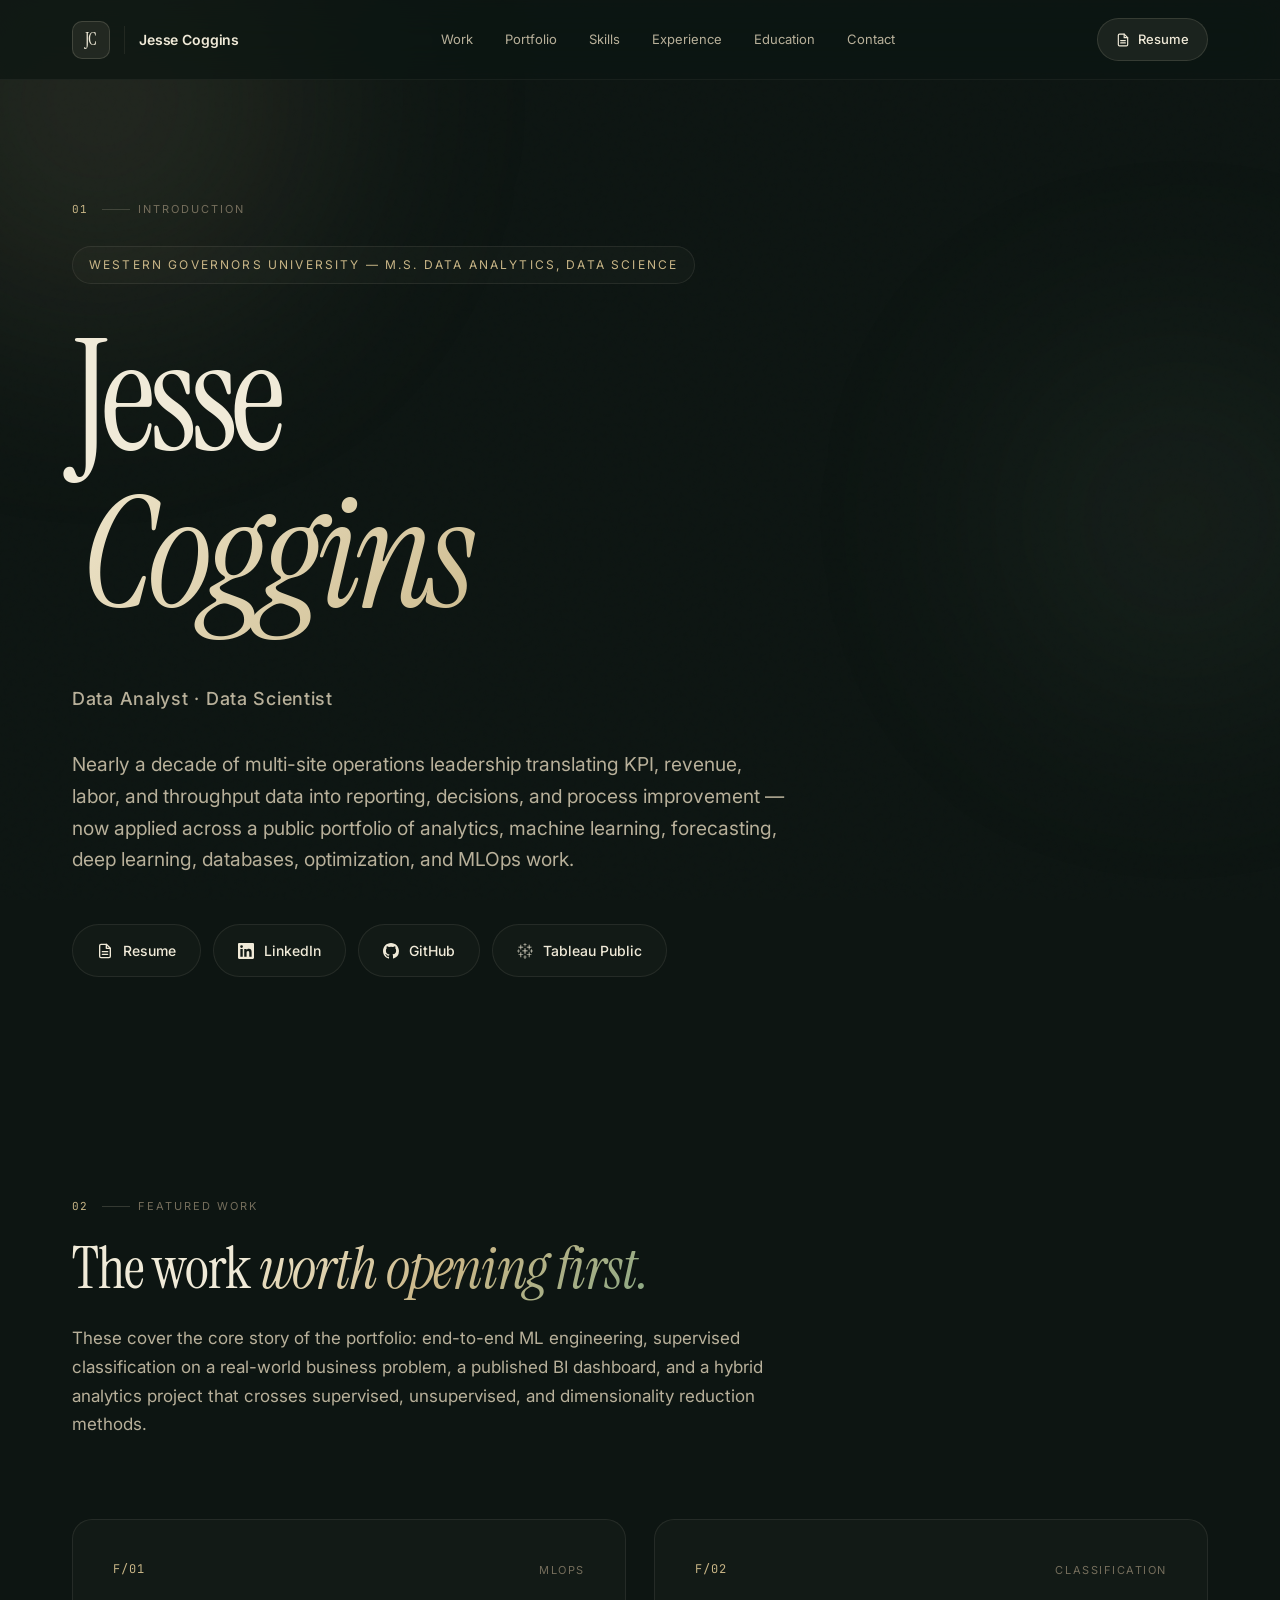
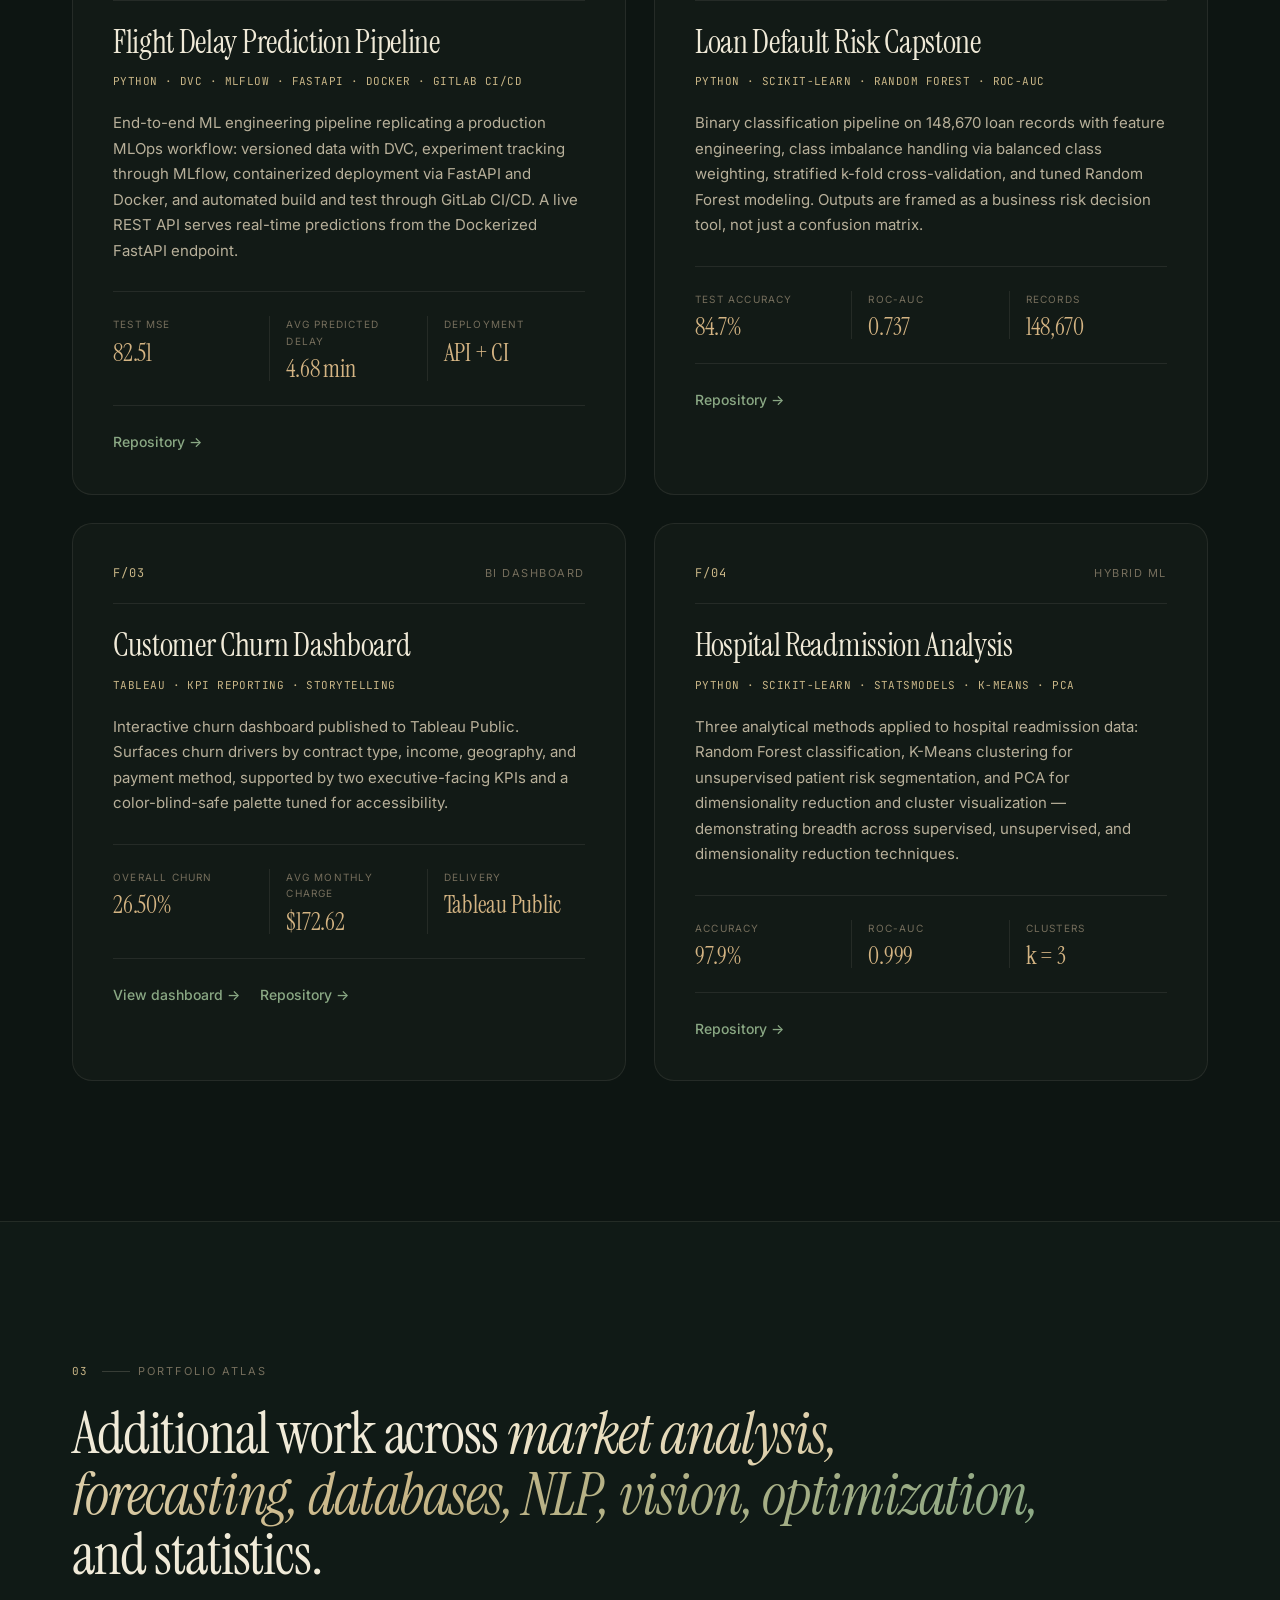
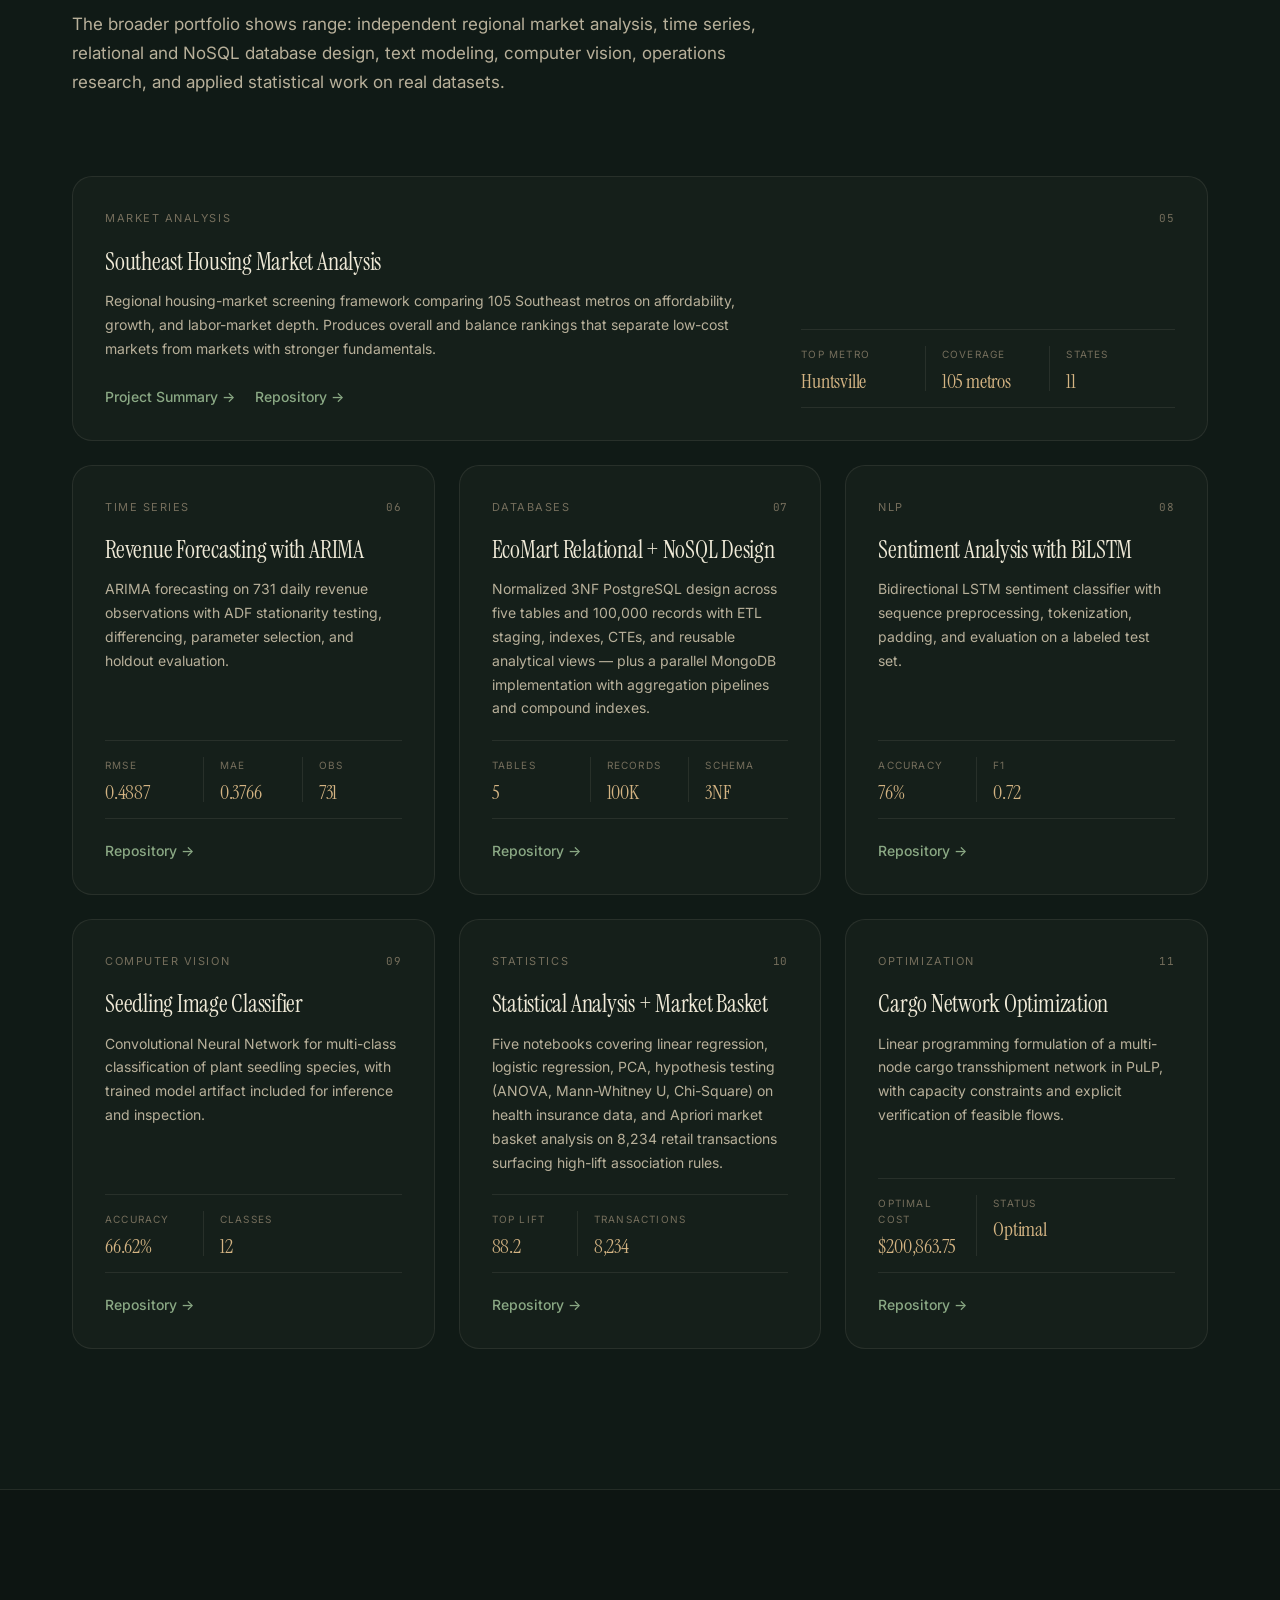
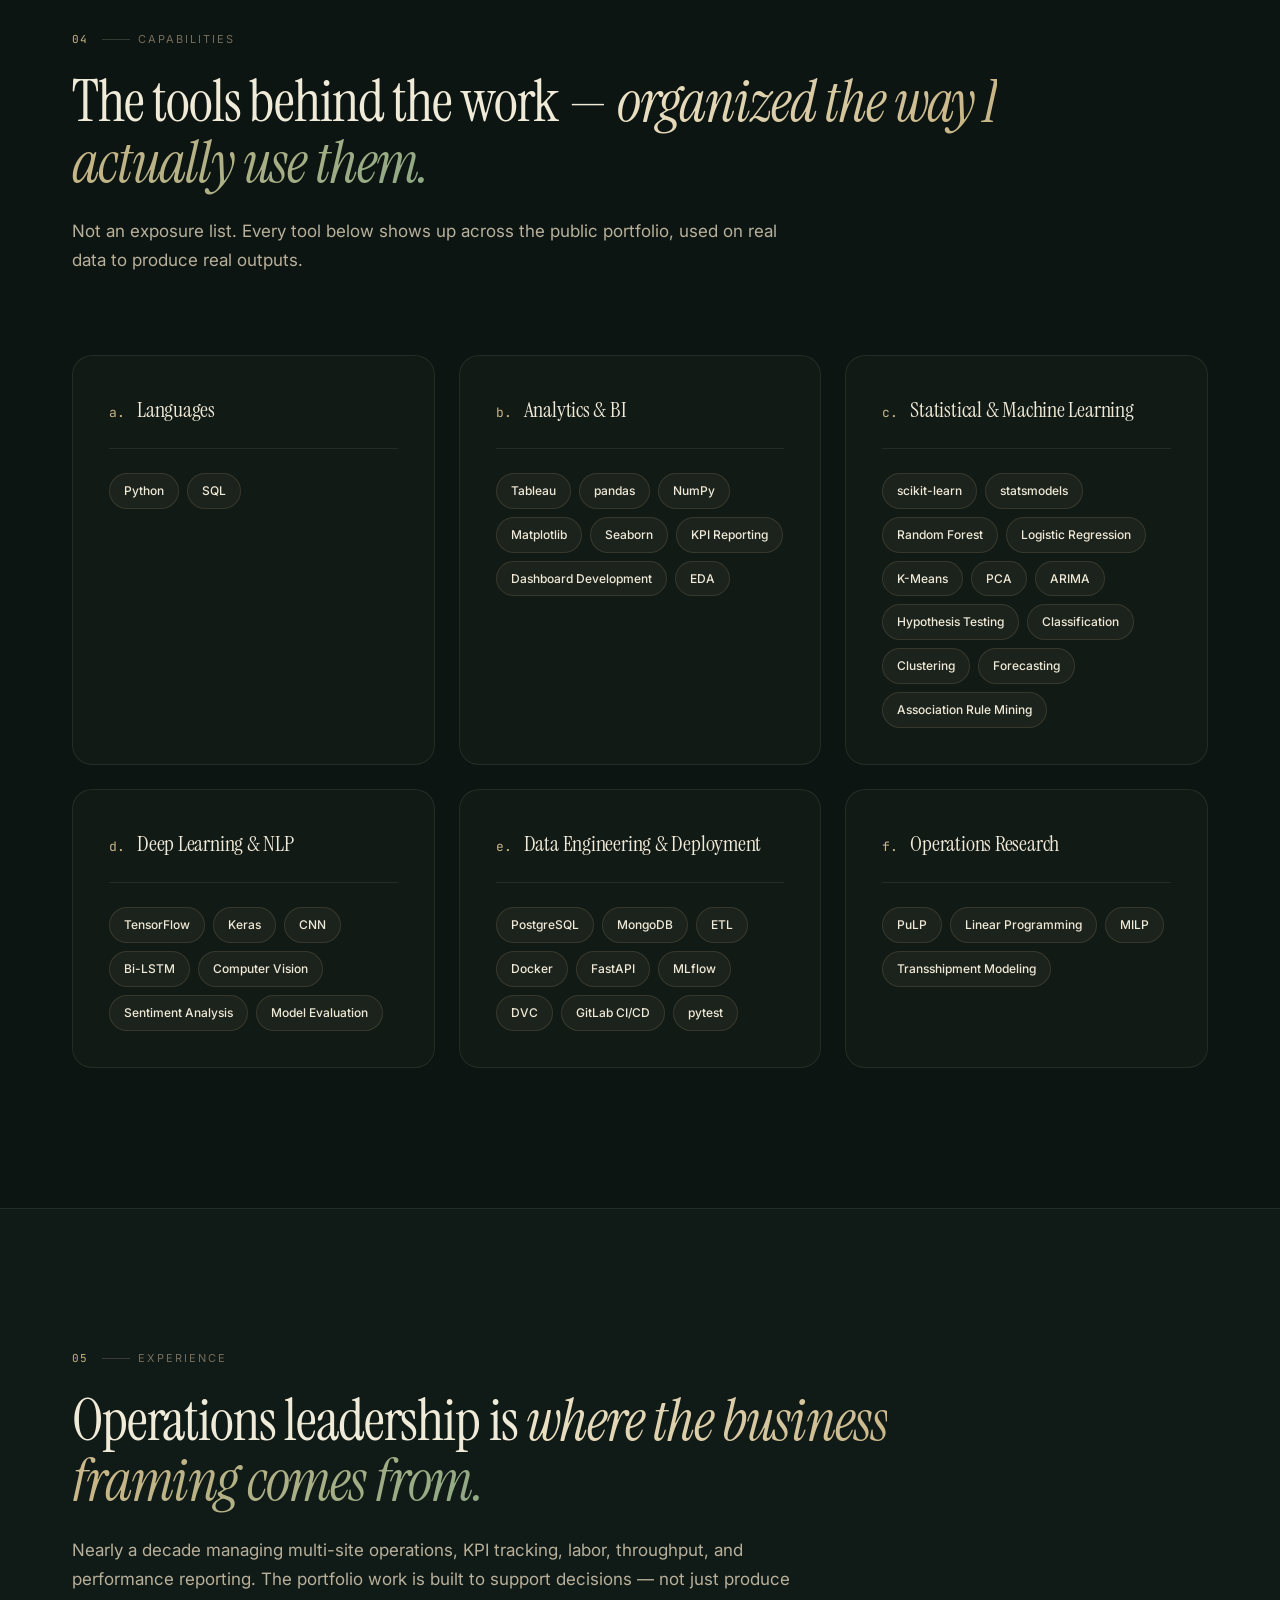
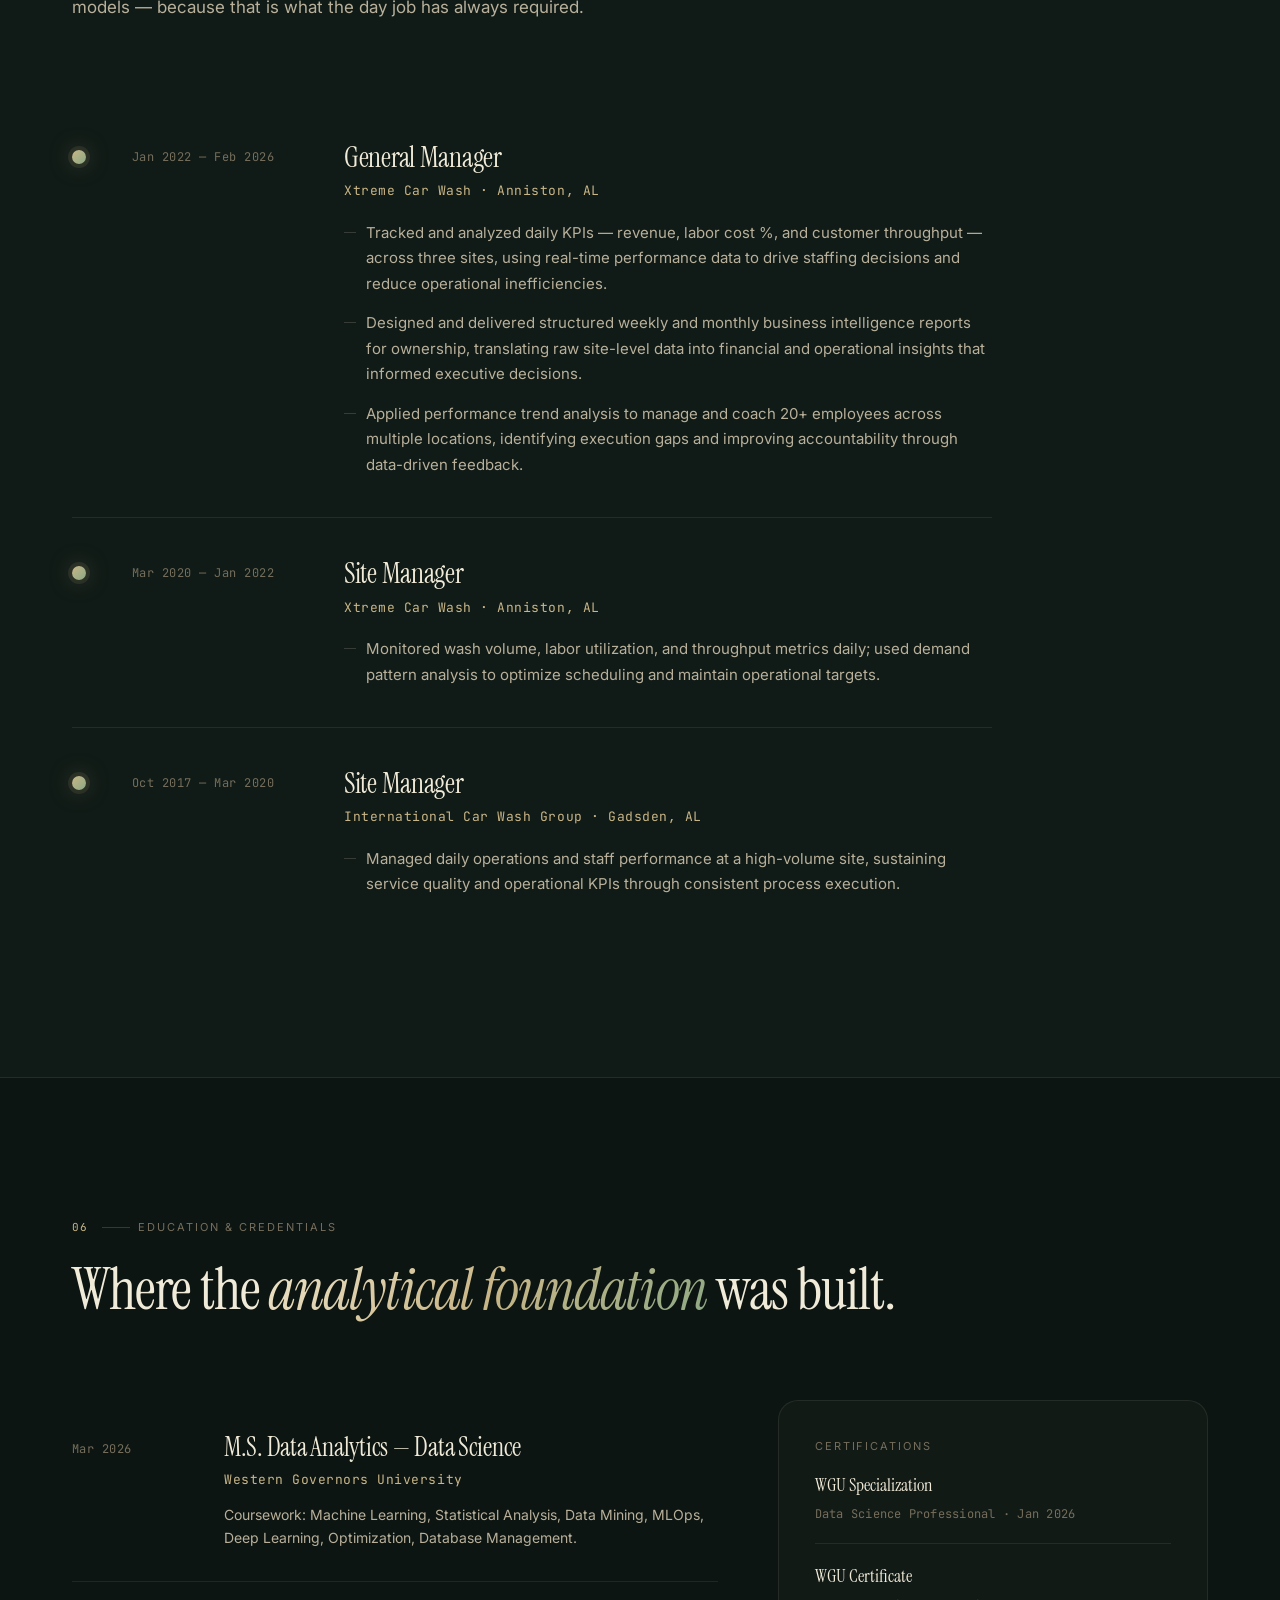
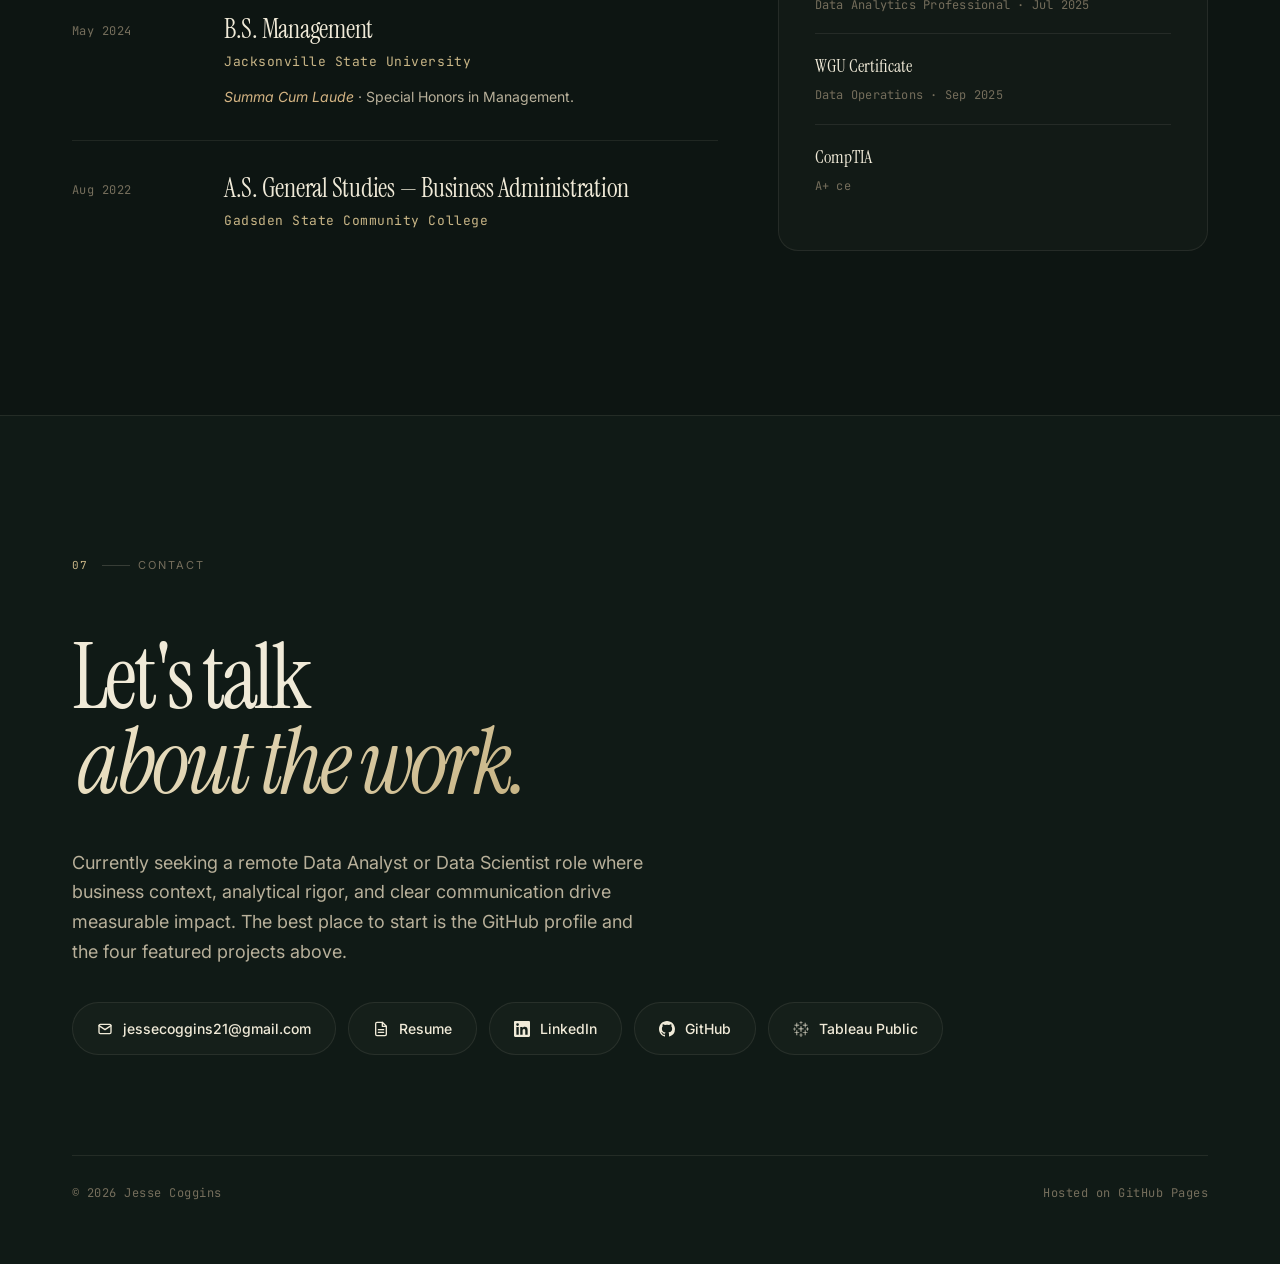
==== commit 48169599: "Polish contact and portfolio CTAs" ====
--- a/index.html
+++ b/index.html
@@ -61,7 +61,6 @@
           <span class="brand-divider" aria-hidden="true"></span>
           <span class="brand-text">
             <strong>Jesse Coggins</strong>
-            <small>Analytics Portfolio</small>
           </span>
         </a>
 
@@ -101,11 +100,13 @@
             target="_blank"
             rel="noreferrer"
           >
+            <svg width="14" height="14" viewBox="0 0 24 24" fill="none" stroke="currentColor" stroke-width="2" stroke-linecap="round" stroke-linejoin="round" aria-hidden="true">
+              <path d="M14 2H6a2 2 0 0 0-2 2v16a2 2 0 0 0 2 2h12a2 2 0 0 0 2-2V8z" />
+              <polyline points="14 2 14 8 20 8" />
+              <line x1="8" y1="13" x2="16" y2="13" />
+              <line x1="8" y1="17" x2="16" y2="17" />
+            </svg>
             <span>Resume</span>
-            <svg width="14" height="14" viewBox="0 0 24 24" fill="none" stroke="currentColor" stroke-width="2" stroke-linecap="round" stroke-linejoin="round" aria-hidden="true">
-              <path d="M2 12s4-7 10-7 10 7 10 7-4 7-10 7-10-7-10-7Z" />
-              <circle cx="12" cy="12" r="3" />
-            </svg>
           </a>
         </div>
       </div>
@@ -138,26 +139,33 @@
 
           <div class="cta-row">
             <a
-              class="button button-primary"
+              class="button button-ghost"
               href="assets/resume/Jesse_Coggins_Resume.pdf"
               data-resume-trigger
               target="_blank"
               rel="noreferrer"
             >
-              <span>View Resume</span>
-              <svg width="16" height="16" viewBox="0 0 24 24" fill="none" stroke="currentColor" stroke-width="2" stroke-linecap="round" stroke-linejoin="round" aria-hidden="true"><path d="M2 12s4-7 10-7 10 7 10 7-4 7-10 7-10-7-10-7Z"/><circle cx="12" cy="12" r="3"/></svg>
+              <svg width="16" height="16" viewBox="0 0 24 24" fill="none" stroke="currentColor" stroke-width="2" stroke-linecap="round" stroke-linejoin="round" aria-hidden="true">
+                <path d="M14 2H6a2 2 0 0 0-2 2v16a2 2 0 0 0 2 2h12a2 2 0 0 0 2-2V8z" />
+                <polyline points="14 2 14 8 20 8" />
+                <line x1="8" y1="13" x2="16" y2="13" />
+                <line x1="8" y1="17" x2="16" y2="17" />
+              </svg>
+              <span>Resume</span>
+            </a>
+            <a class="button button-ghost" href="https://www.linkedin.com/in/jessecoggins" target="_blank" rel="noreferrer">
+              <svg width="16" height="16" viewBox="0 0 24 24" fill="currentColor" aria-hidden="true"><path d="M20.45 20.45h-3.56v-5.57c0-1.33-.02-3.04-1.85-3.04-1.85 0-2.14 1.45-2.14 2.94v5.67H9.35V9h3.41v1.56h.05c.48-.9 1.64-1.85 3.37-1.85 3.6 0 4.27 2.37 4.27 5.46v6.28zM5.34 7.43a2.06 2.06 0 1 1 0-4.13 2.06 2.06 0 0 1 0 4.13zM7.12 20.45H3.56V9h3.56v11.45zM22.22 0H1.77C.8 0 0 .77 0 1.72v20.56C0 23.23.8 24 1.77 24h20.45c.98 0 1.78-.77 1.78-1.72V1.72C24 .77 23.2 0 22.22 0z"/></svg>
+              <span>LinkedIn</span>
             </a>
             <a class="button button-ghost" href="https://github.com/jessecoggins" target="_blank" rel="noreferrer">
               <svg width="16" height="16" viewBox="0 0 24 24" fill="currentColor" aria-hidden="true"><path d="M12 0C5.37 0 0 5.37 0 12c0 5.3 3.44 9.8 8.21 11.39.6.11.82-.26.82-.58v-2.17c-3.34.73-4.04-1.61-4.04-1.61-.55-1.39-1.34-1.76-1.34-1.76-1.09-.75.08-.73.08-.73 1.21.09 1.84 1.24 1.84 1.24 1.07 1.84 2.81 1.31 3.5 1 .11-.78.42-1.31.76-1.61-2.67-.3-5.47-1.33-5.47-5.93 0-1.31.47-2.38 1.24-3.22-.13-.3-.54-1.52.11-3.18 0 0 1.01-.32 3.3 1.23a11.5 11.5 0 0 1 6 0c2.29-1.55 3.3-1.23 3.3-1.23.65 1.66.24 2.88.12 3.18.77.84 1.24 1.91 1.24 3.22 0 4.61-2.81 5.62-5.49 5.92.43.37.81 1.1.81 2.22v3.29c0 .32.22.7.83.58A12 12 0 0 0 24 12c0-6.63-5.37-12-12-12z"/></svg>
               <span>GitHub</span>
             </a>
-            <a class="button button-ghost" href="https://www.linkedin.com/in/jessecoggins" target="_blank" rel="noreferrer">
-              <svg width="16" height="16" viewBox="0 0 24 24" fill="currentColor" aria-hidden="true"><path d="M20.45 20.45h-3.56v-5.57c0-1.33-.02-3.04-1.85-3.04-1.85 0-2.14 1.45-2.14 2.94v5.67H9.35V9h3.41v1.56h.05c.48-.9 1.64-1.85 3.37-1.85 3.6 0 4.27 2.37 4.27 5.46v6.28zM5.34 7.43a2.06 2.06 0 1 1 0-4.13 2.06 2.06 0 0 1 0 4.13zM7.12 20.45H3.56V9h3.56v11.45zM22.22 0H1.77C.8 0 0 .77 0 1.72v20.56C0 23.23.8 24 1.77 24h20.45c.98 0 1.78-.77 1.78-1.72V1.72C24 .77 23.2 0 22.22 0z"/></svg>
-              <span>LinkedIn</span>
-            </a>
             <a class="button button-ghost" href="https://public.tableau.com/shared/Z8Z9SR2NB?:display_count=n&amp;:origin=viz_share_link" target="_blank" rel="noreferrer">
+              <svg width="16" height="16" viewBox="0 0 32 32" fill="currentColor" aria-hidden="true">
+                <path d="M15.536.235v2.937h-2.624v.771h2.624V6.88h.933V3.943h2.624v-.771h-2.624V.235zm8.043 3.016v4.328h-3.943v1.233h3.943v4.251h1.391l.009-2.109.032-2.099 1.953-.032 1.943-.011V7.579H24.97V3.251zm-16.543.077v4.256H3.052v1.228h3.984v4.256h1.313V8.812h4.015V7.579H8.349V3.328zm8.115 7.027v4.791h-4.405v1.584h4.405v4.797h1.709V16.73h4.411v-1.584H16.86v-4.791zm12.964 2.066v2.959h-2.688v1.084h2.688v3.015h1.183v-3.015h2.703V15.38h-2.703v-2.959zm-25.484.172v2.901H0v.828h2.631v2.928h.891v-2.928h2.667v-.828H3.48v-2.901zm20.948 6.027v4.339h-4.027v1.235h4.027v4.285h1.427v-4.285h3.979v-1.235h-3.979V18.62zm-16.62.011v4.328H3.016v1.235h3.943v4.255h1.468v-4.255h3.937v-1.235H8.427v-4.333h-.733zm8.421 6.104v2.937h-2.625v1.077h2.625v3.016h1.24l.016-1.489.02-1.527h2.631v-1.077H16.62v-2.937z" />
+              </svg>
               <span>Tableau Public</span>
-              <svg width="14" height="14" viewBox="0 0 24 24" fill="none" stroke="currentColor" stroke-width="2" stroke-linecap="round" stroke-linejoin="round" aria-hidden="true"><path d="M18 13v6a2 2 0 0 1-2 2H5a2 2 0 0 1-2-2V8a2 2 0 0 1 2-2h6"/><polyline points="15 3 21 3 21 9"/><line x1="10" y1="14" x2="21" y2="3"/></svg>
             </a>
           </div>
 
@@ -733,7 +741,11 @@
               best place to start is the GitHub profile and the four featured projects above.
             </p>
             <div class="cta-row">
-              <a class="button button-primary footer-email" href="mailto:jessecoggins21@gmail.com">
+              <a class="button button-ghost" href="mailto:jessecoggins21@gmail.com">
+                <svg width="16" height="16" viewBox="0 0 24 24" fill="none" stroke="currentColor" stroke-width="2" stroke-linecap="round" stroke-linejoin="round" aria-hidden="true">
+                  <rect x="3" y="5" width="18" height="14" rx="2" />
+                  <polyline points="3 7 12 13 21 7" />
+                </svg>
                 <span>jessecoggins21@gmail.com</span>
               </a>
               <a
@@ -743,30 +755,31 @@
                 target="_blank"
                 rel="noreferrer"
               >
-                <span>View Resume</span>
-                <svg width="16" height="16" viewBox="0 0 24 24" fill="none" stroke="currentColor" stroke-width="2" stroke-linecap="round" stroke-linejoin="round" aria-hidden="true"><path d="M2 12s4-7 10-7 10 7 10 7-4 7-10 7-10-7-10-7Z"/><circle cx="12" cy="12" r="3"/></svg>
+                <svg width="16" height="16" viewBox="0 0 24 24" fill="none" stroke="currentColor" stroke-width="2" stroke-linecap="round" stroke-linejoin="round" aria-hidden="true">
+                  <path d="M14 2H6a2 2 0 0 0-2 2v16a2 2 0 0 0 2 2h12a2 2 0 0 0 2-2V8z" />
+                  <polyline points="14 2 14 8 20 8" />
+                  <line x1="8" y1="13" x2="16" y2="13" />
+                  <line x1="8" y1="17" x2="16" y2="17" />
+                </svg>
+                <span>Resume</span>
               </a>
-            </div>
-          </div>
-
-          <aside class="footer-links">
-            <div class="section-kicker">Direct Links</div>
-            <div class="footer-link-buttons">
-              <a class="button button-ghost footer-link-btn" href="https://github.com/jessecoggins" target="_blank" rel="noreferrer">
-                <svg width="15" height="15" viewBox="0 0 24 24" fill="currentColor" aria-hidden="true"><path d="M12 0C5.37 0 0 5.37 0 12c0 5.3 3.44 9.8 8.21 11.39.6.11.82-.26.82-.58v-2.17c-3.34.73-4.04-1.61-4.04-1.61-.55-1.39-1.34-1.76-1.34-1.76-1.09-.75.08-.73.08-.73 1.21.09 1.84 1.24 1.84 1.24 1.07 1.84 2.81 1.31 3.5 1 .11-.78.42-1.31.76-1.61-2.67-.3-5.47-1.33-5.47-5.93 0-1.31.47-2.38 1.24-3.22-.13-.3-.54-1.52.11-3.18 0 0 1.01-.32 3.3 1.23a11.5 11.5 0 0 1 6 0c2.29-1.55 3.3-1.23 3.3-1.23.65 1.66.24 2.88.12 3.18.77.84 1.24 1.91 1.24 3.22 0 4.61-2.81 5.62-5.49 5.92.43.37.81 1.1.81 2.22v3.29c0 .32.22.7.83.58A12 12 0 0 0 24 12c0-6.63-5.37-12-12-12z"/></svg>
-                <span>github.com/jessecoggins</span>
+              <a class="button button-ghost" href="https://www.linkedin.com/in/jessecoggins" target="_blank" rel="noreferrer">
+                <svg width="16" height="16" viewBox="0 0 24 24" fill="currentColor" aria-hidden="true"><path d="M20.45 20.45h-3.56v-5.57c0-1.33-.02-3.04-1.85-3.04-1.85 0-2.14 1.45-2.14 2.94v5.67H9.35V9h3.41v1.56h.05c.48-.9 1.64-1.85 3.37-1.85 3.6 0 4.27 2.37 4.27 5.46v6.28zM5.34 7.43a2.06 2.06 0 1 1 0-4.13 2.06 2.06 0 0 1 0 4.13zM7.12 20.45H3.56V9h3.56v11.45zM22.22 0H1.77C.8 0 0 .77 0 1.72v20.56C0 23.23.8 24 1.77 24h20.45c.98 0 1.78-.77 1.78-1.72V1.72C24 .77 23.2 0 22.22 0z"/></svg>
+                <span>LinkedIn</span>
               </a>
-              <a class="button button-ghost footer-link-btn" href="https://www.linkedin.com/in/jessecoggins" target="_blank" rel="noreferrer">
-                <svg width="15" height="15" viewBox="0 0 24 24" fill="currentColor" aria-hidden="true"><path d="M20.45 20.45h-3.56v-5.57c0-1.33-.02-3.04-1.85-3.04-1.85 0-2.14 1.45-2.14 2.94v5.67H9.35V9h3.41v1.56h.05c.48-.9 1.64-1.85 3.37-1.85 3.6 0 4.27 2.37 4.27 5.46v6.28zM5.34 7.43a2.06 2.06 0 1 1 0-4.13 2.06 2.06 0 0 1 0 4.13zM7.12 20.45H3.56V9h3.56v11.45zM22.22 0H1.77C.8 0 0 .77 0 1.72v20.56C0 23.23.8 24 1.77 24h20.45c.98 0 1.78-.77 1.78-1.72V1.72C24 .77 23.2 0 22.22 0z"/></svg>
-                <span>linkedin.com/in/jessecoggins</span>
+              <a class="button button-ghost" href="https://github.com/jessecoggins" target="_blank" rel="noreferrer">
+                <svg width="16" height="16" viewBox="0 0 24 24" fill="currentColor" aria-hidden="true"><path d="M12 0C5.37 0 0 5.37 0 12c0 5.3 3.44 9.8 8.21 11.39.6.11.82-.26.82-.58v-2.17c-3.34.73-4.04-1.61-4.04-1.61-.55-1.39-1.34-1.76-1.34-1.76-1.09-.75.08-.73.08-.73 1.21.09 1.84 1.24 1.84 1.24 1.07 1.84 2.81 1.31 3.5 1 .11-.78.42-1.31.76-1.61-2.67-.3-5.47-1.33-5.47-5.93 0-1.31.47-2.38 1.24-3.22-.13-.3-.54-1.52.11-3.18 0 0 1.01-.32 3.3 1.23a11.5 11.5 0 0 1 6 0c2.29-1.55 3.3-1.23 3.3-1.23.65 1.66.24 2.88.12 3.18.77.84 1.24 1.91 1.24 3.22 0 4.61-2.81 5.62-5.49 5.92.43.37.81 1.1.81 2.22v3.29c0 .32.22.7.83.58A12 12 0 0 0 24 12c0-6.63-5.37-12-12-12z"/></svg>
+                <span>GitHub</span>
               </a>
-              <a class="button button-ghost footer-link-btn" href="https://public.tableau.com/shared/Z8Z9SR2NB?:display_count=n&amp;:origin=viz_share_link" target="_blank" rel="noreferrer">
-                <svg width="15" height="15" viewBox="0 0 24 24" fill="none" stroke="currentColor" stroke-width="2" stroke-linecap="round" stroke-linejoin="round" aria-hidden="true"><path d="M18 13v6a2 2 0 0 1-2 2H5a2 2 0 0 1-2-2V8a2 2 0 0 1 2-2h6"/><polyline points="15 3 21 3 21 9"/><line x1="10" y1="14" x2="21" y2="3"/></svg>
+              <a class="button button-ghost" href="https://public.tableau.com/shared/Z8Z9SR2NB?:display_count=n&amp;:origin=viz_share_link" target="_blank" rel="noreferrer">
+                <svg width="16" height="16" viewBox="0 0 32 32" fill="currentColor" aria-hidden="true">
+                  <path d="M15.536.235v2.937h-2.624v.771h2.624V6.88h.933V3.943h2.624v-.771h-2.624V.235zm8.043 3.016v4.328h-3.943v1.233h3.943v4.251h1.391l.009-2.109.032-2.099 1.953-.032 1.943-.011V7.579H24.97V3.251zm-16.543.077v4.256H3.052v1.228h3.984v4.256h1.313V8.812h4.015V7.579H8.349V3.328zm8.115 7.027v4.791h-4.405v1.584h4.405v4.797h1.709V16.73h4.411v-1.584H16.86v-4.791zm12.964 2.066v2.959h-2.688v1.084h2.688v3.015h1.183v-3.015h2.703V15.38h-2.703v-2.959zm-25.484.172v2.901H0v.828h2.631v2.928h.891v-2.928h2.667v-.828H3.48v-2.901zm20.948 6.027v4.339h-4.027v1.235h4.027v4.285h1.427v-4.285h3.979v-1.235h-3.979V18.62zm-16.62.011v4.328H3.016v1.235h3.943v4.255h1.468v-4.255h3.937v-1.235H8.427v-4.333h-.733zm8.421 6.104v2.937h-2.625v1.077h2.625v3.016h1.24l.016-1.489.02-1.527h2.631v-1.077H16.62v-2.937z" />
+                </svg>
                 <span>Tableau Public</span>
               </a>
-              <p class="muted footer-location">Remote · Gadsden, AL</p>
-            </div>
-          </aside>
+            </div>
+          </div>
+
         </div>
 
         <div class="footer-rule"></div>
--- a/styles.css
+++ b/styles.css
@@ -707,9 +707,7 @@
 }
 .footer-meta { display: flex; align-items: center; gap: 14px; margin-bottom: 60px; }
 .footer-grid {
-  display: grid;
-  grid-template-columns: 1.6fr 1fr;
-  gap: 80px;
+  max-width: 920px;
   margin-bottom: 100px;
 }
 .footer-display {
@@ -724,42 +722,6 @@
   max-width: 580px;
   margin-bottom: 36px;
 }
-.footer-links {
-  align-self: end;
-  min-width: 0;
-  padding: 30px;
-  border: 1px solid var(--border);
-  border-radius: var(--radius-lg);
-  background: rgba(232, 222, 199, 0.025);
-}
-.footer-links ul { display: flex; flex-direction: column; gap: 14px; }
-.footer-link-buttons { display: flex; flex-direction: column; gap: 12px; }
-.footer-email {
-  background: rgba(232, 222, 199, 0.08);
-  color: var(--text);
-  border-color: rgba(201, 182, 135, 0.2);
-}
-.footer-email:hover {
-  background: rgba(232, 222, 199, 0.12);
-  color: var(--text);
-  border-color: rgba(201, 182, 135, 0.36);
-}
-.footer-location { font-size: 12px; padding-top: 4px; width: 100%; }
-.footer-links a {
-  font-size: 14px;
-  color: var(--text-dim);
-  transition: color 0.2s var(--ease), transform 0.2s var(--ease);
-  display: inline-block;
-}
-.footer-links a:hover { color: var(--accent-2); transform: translateX(4px); }
-.footer-links .button { display: inline-flex; color: var(--text); border-color: var(--border); }
-.footer-links .footer-link-btn {
-  width: 100%;
-  min-width: 0;
-  justify-content: flex-start;
-}
-.footer-links .footer-link-btn span { overflow-wrap: anywhere; }
-.footer-links .button:hover { color: var(--text); transform: translateY(-2px); border-color: var(--border-strong); }
 .muted { color: var(--text-muted); }
 
 .footer-rule { height: 1px; background: var(--border); margin-bottom: 28px; }
@@ -920,7 +882,6 @@
   .project-atlas-spotlight-grid { grid-template-columns: 1fr; }
   .education-layout { grid-template-columns: 1fr; }
   .cert-card { position: static; }
-  .footer-grid { grid-template-columns: minmax(0, 1.15fr) minmax(280px, 0.85fr); gap: 48px; }
 }
 
 @media (max-width: 768px) {
@@ -933,8 +894,6 @@
   .nav { gap: 12px; }
   .nav-actions { margin-left: auto; }
   .featured-grid, .atlas-grid, .skills-grid { grid-template-columns: 1fr; }
-  .footer-grid { grid-template-columns: 1fr; gap: 60px; }
-  .footer-links { align-self: stretch; }
   .resume-dialog {
     width: calc(100vw - 20px);
     height: calc(100vh - 20px);
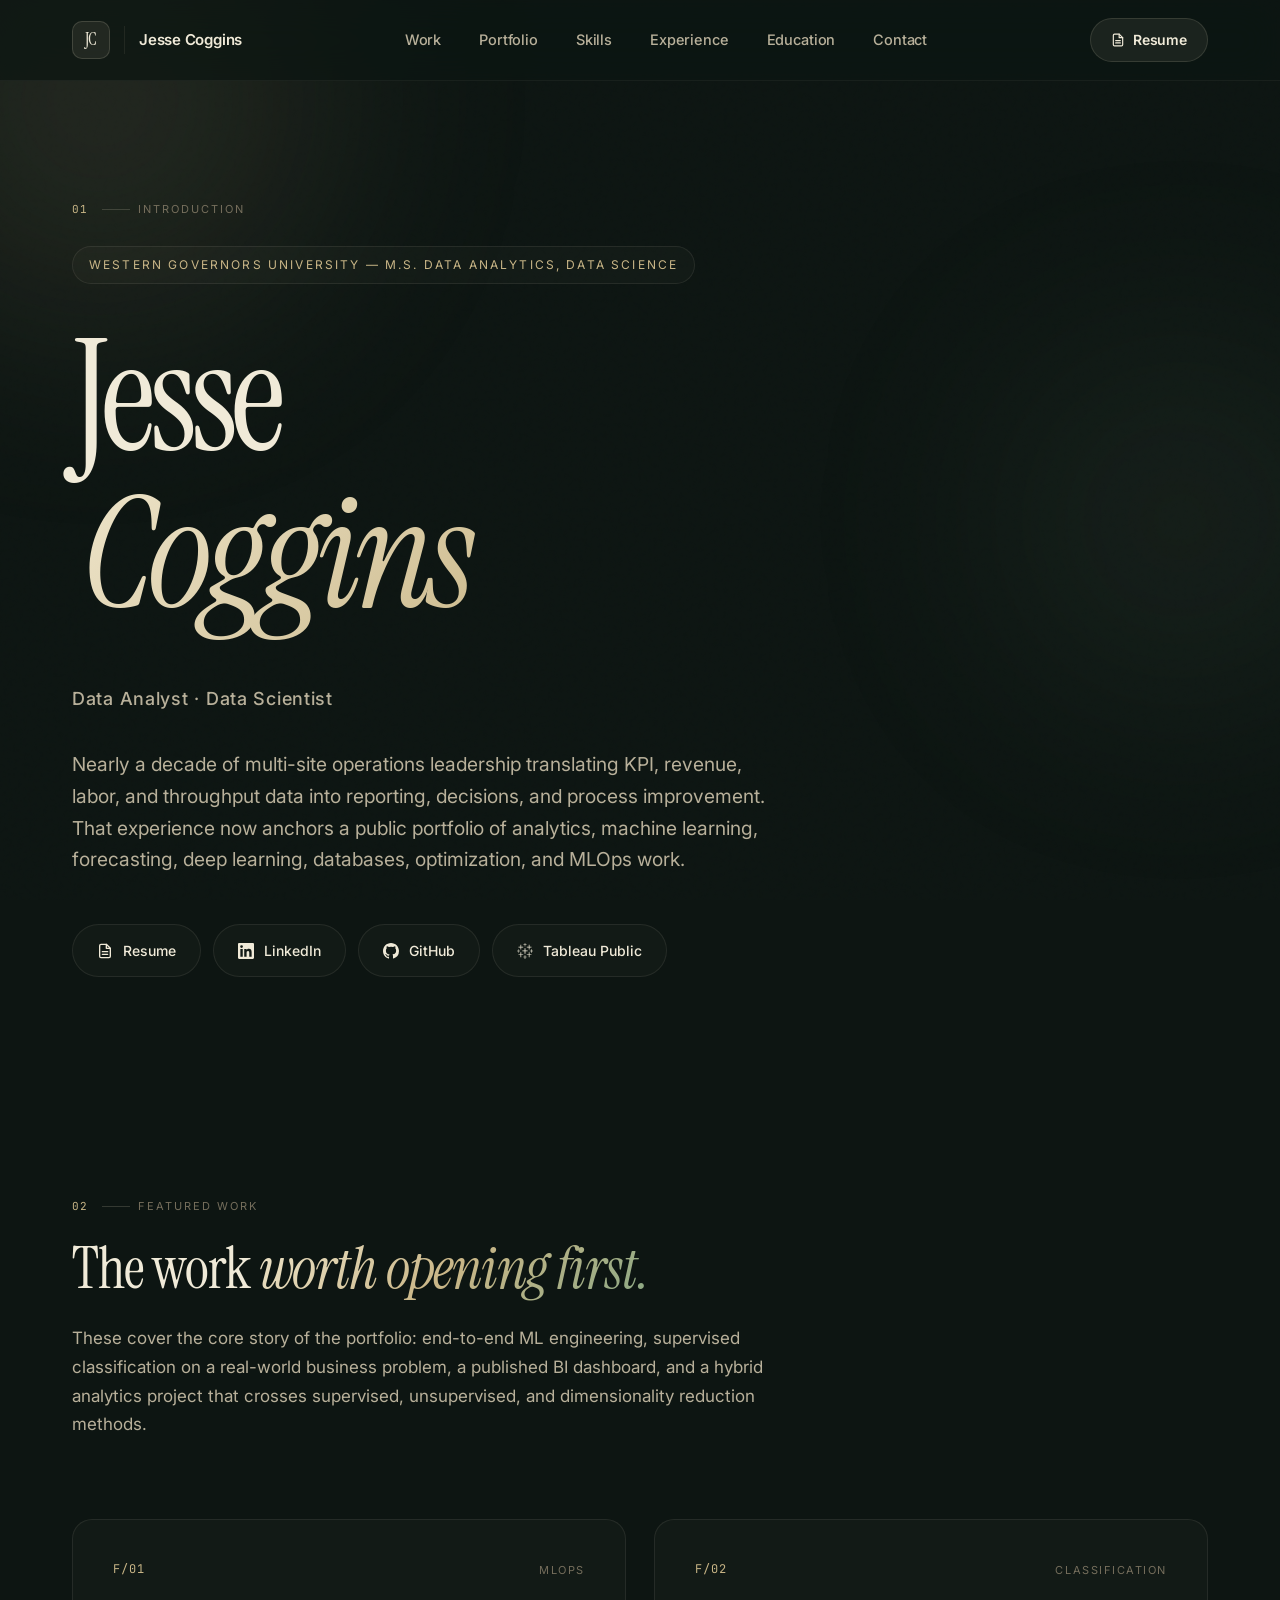
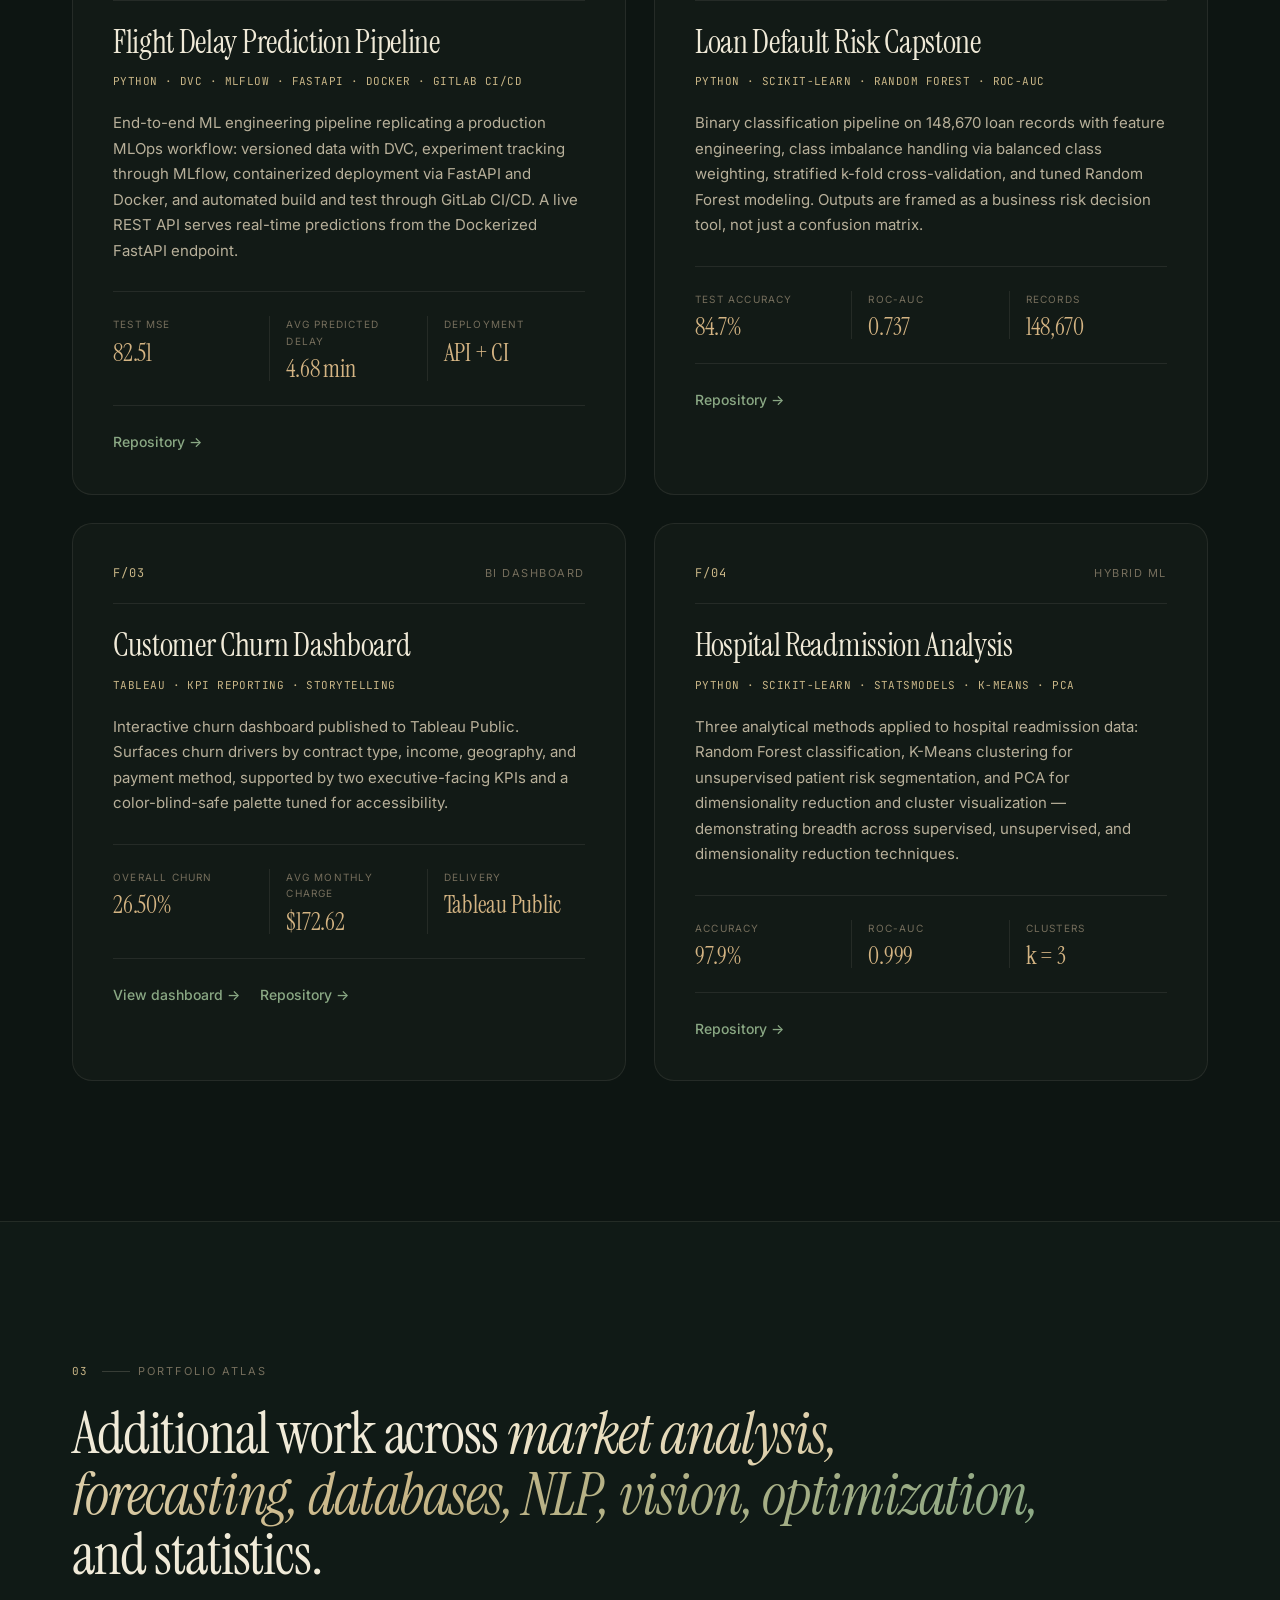
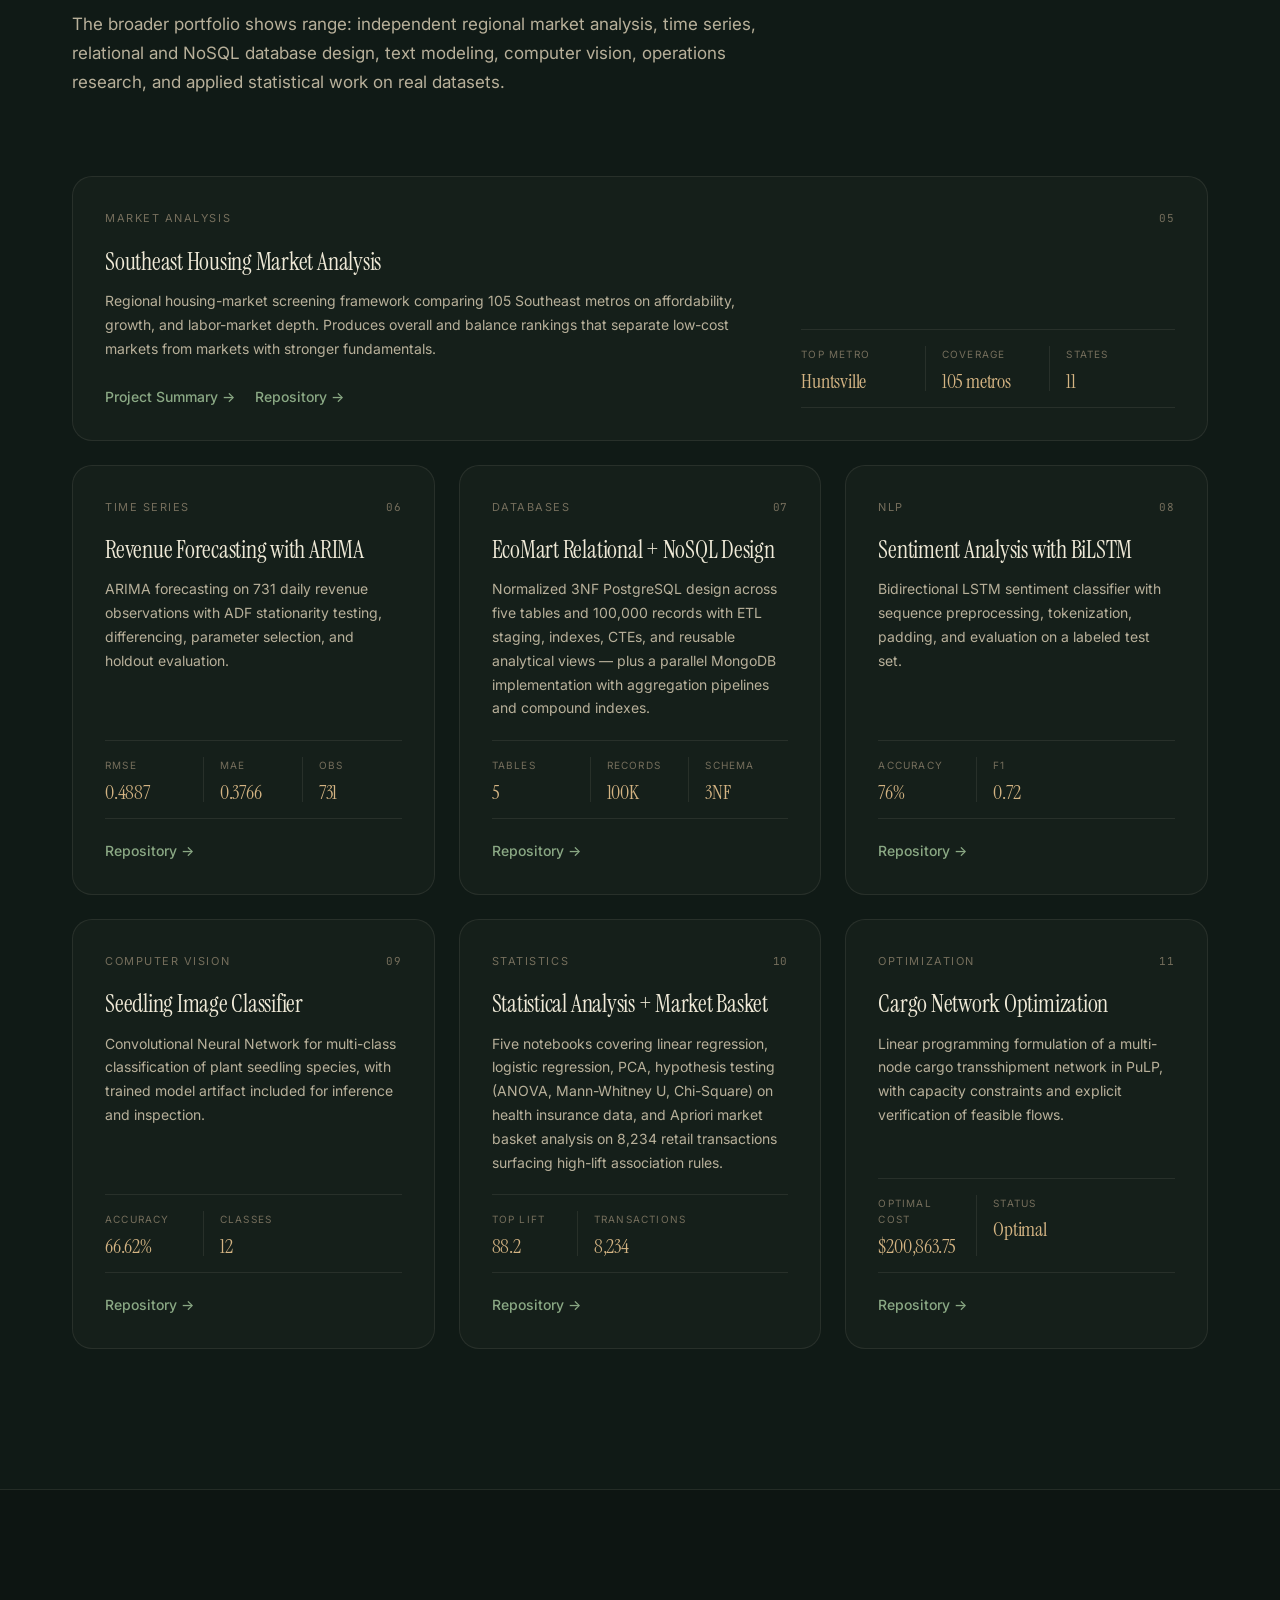
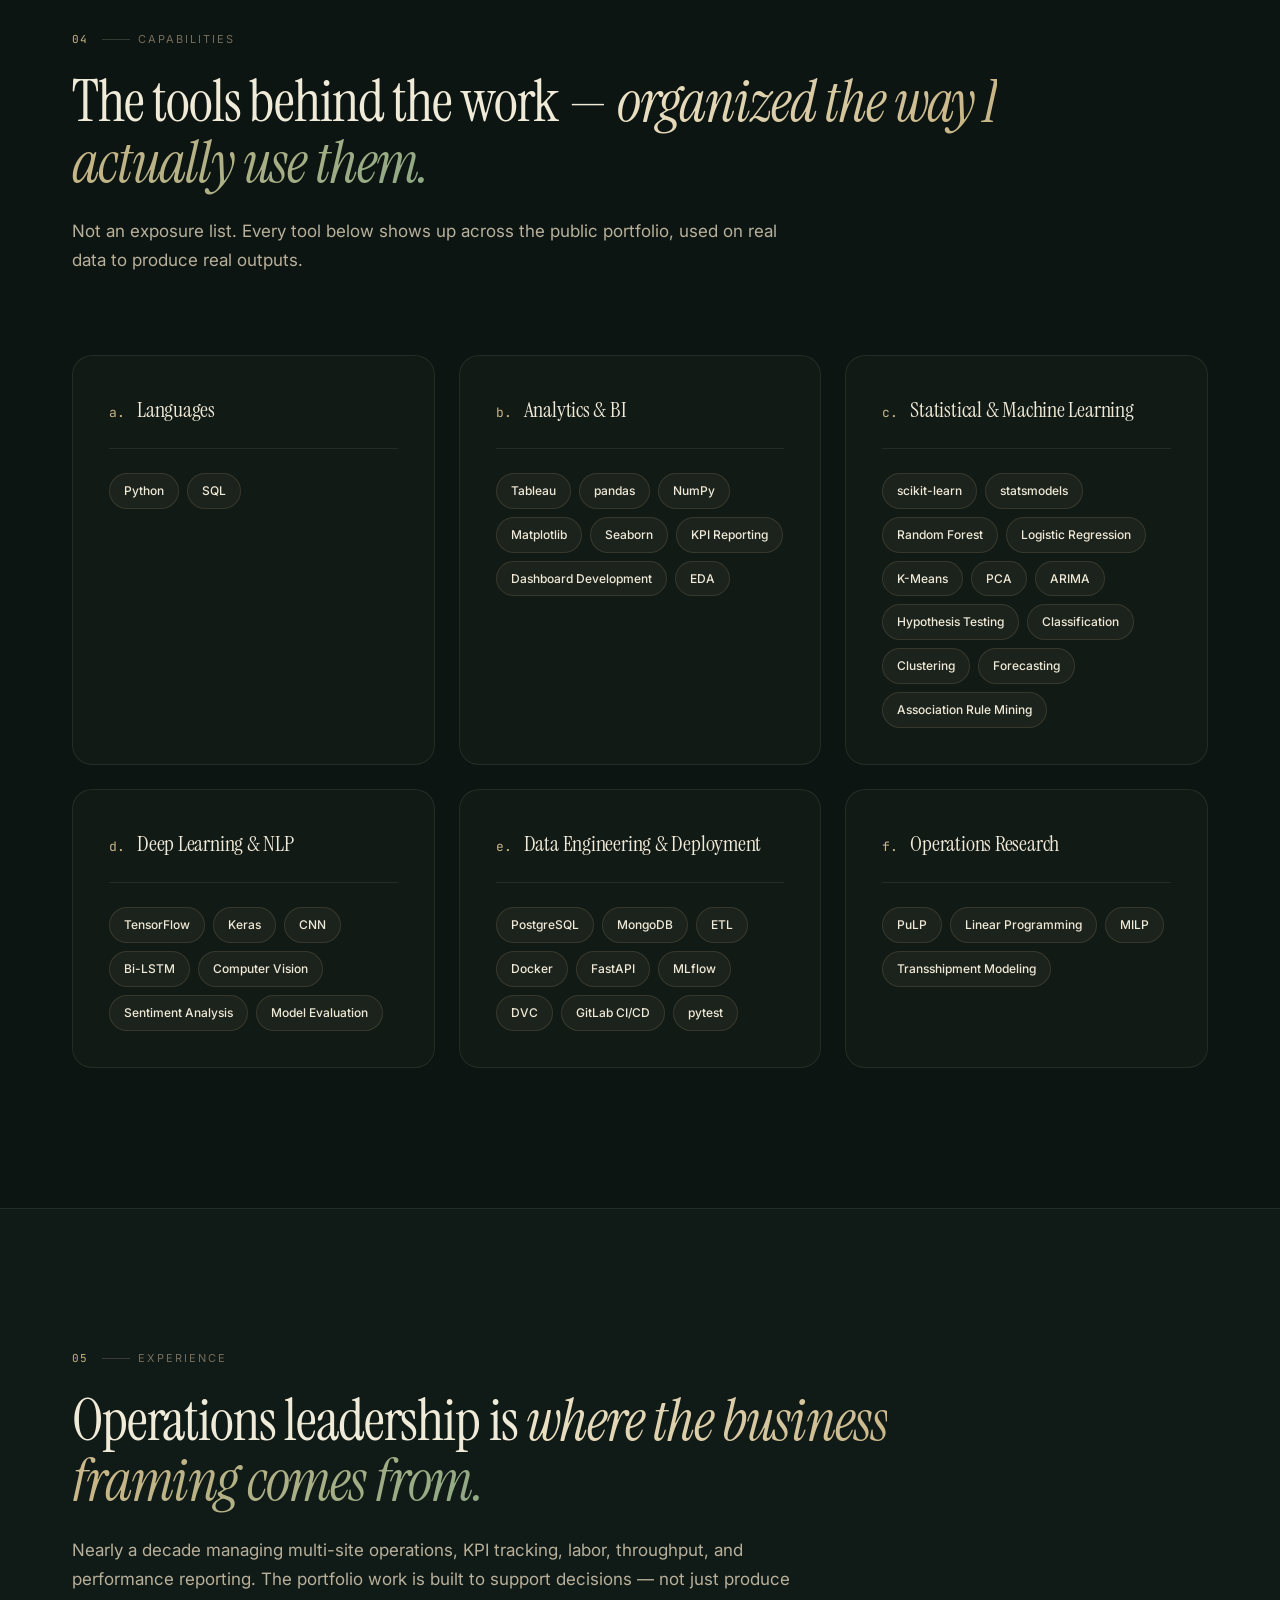
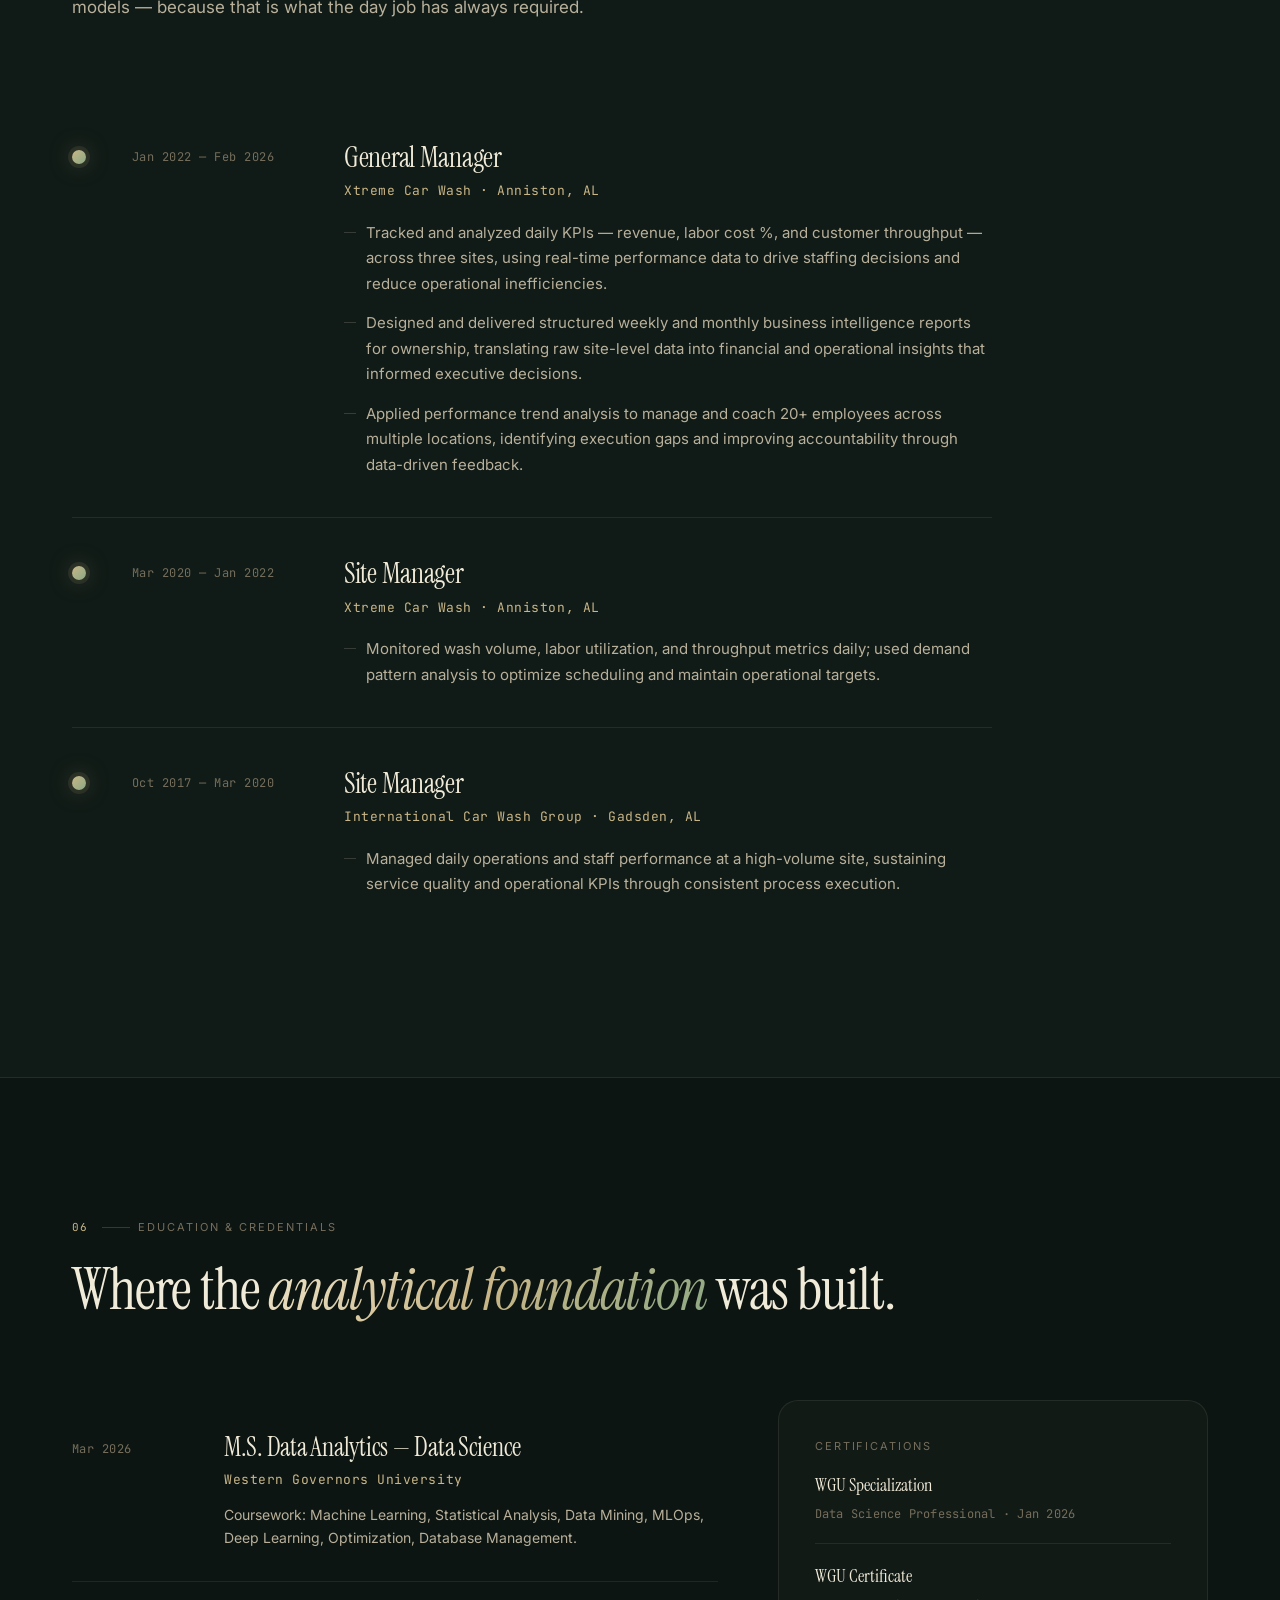
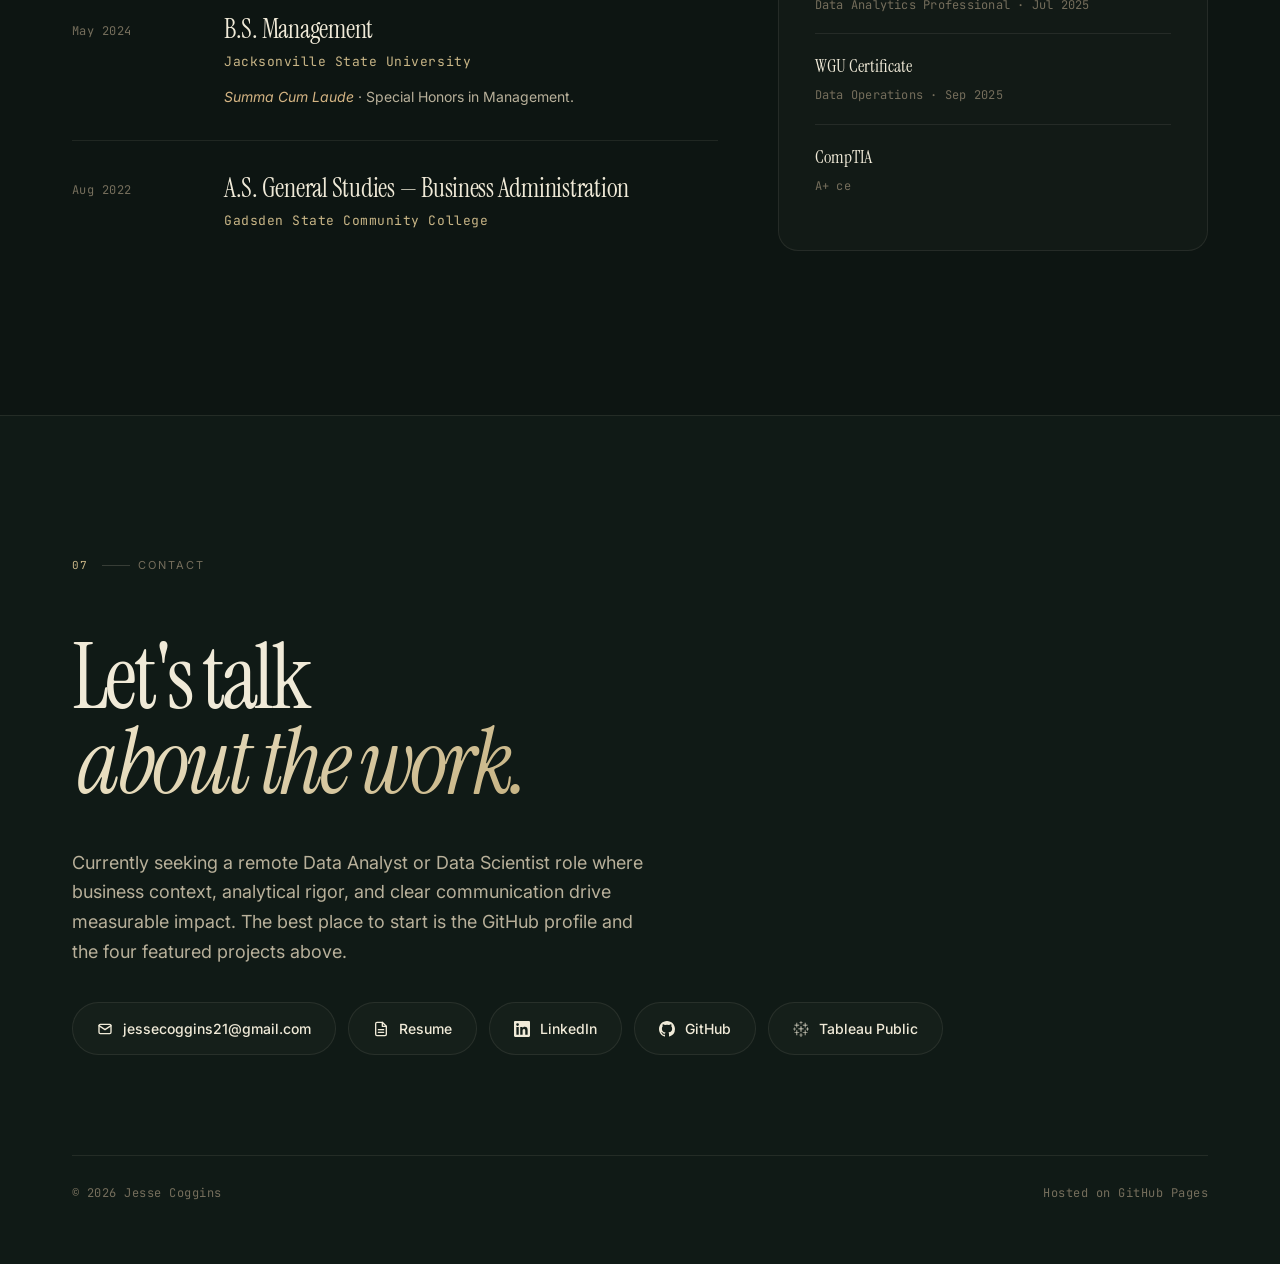
==== commit 942f4f9a: "Polish hero copy and header nav" ====
--- a/index.html
+++ b/index.html
@@ -132,9 +132,9 @@
 
           <p class="lede">
             Nearly a decade of multi-site operations leadership translating KPI, revenue, labor,
-            and throughput data into reporting, decisions, and process improvement — now applied
-            across a public portfolio of analytics, machine learning, forecasting, deep learning,
-            databases, optimization, and MLOps work.
+            and throughput data into reporting, decisions, and process improvement. That experience
+            now anchors a public portfolio of analytics, machine learning, forecasting, deep
+            learning, databases, optimization, and MLOps work.
           </p>
 
           <div class="cta-row">
--- a/styles.css
+++ b/styles.css
@@ -142,18 +142,29 @@
 }
 .brand-divider { width: 1px; height: 28px; background: rgba(232, 222, 199, 0.08); }
 .brand-text { display: flex; flex-direction: column; line-height: 1.15; }
-.brand-text strong { font-size: 14px; font-weight: 600; letter-spacing: -0.01em; }
+.brand-text strong {
+  font-size: 15px;
+  font-weight: 600;
+  letter-spacing: -0.015em;
+}
 .brand-text small {
   font-size: 10px;
   color: rgba(184, 176, 154, 0.64);
   letter-spacing: 0.1em;
   text-transform: uppercase;
 }
-.primary-nav { display: flex; gap: 4px; }
+.primary-nav { display: flex; gap: 6px; }
 .primary-nav a {
-  font-size: 13px;
+  display: inline-flex;
+  align-items: center;
+  justify-content: center;
+  min-height: 44px;
+  font-size: 14.5px;
+  font-weight: 500;
+  line-height: 1;
+  letter-spacing: -0.01em;
   color: var(--text-dim);
-  padding: 8px 14px;
+  padding: 0 16px;
   border-radius: 8px;
   transition: color 0.2s var(--ease), background 0.2s var(--ease);
 }
@@ -163,9 +174,12 @@
   display: inline-flex;
   align-items: center;
   gap: 8px;
-  padding: 10px 18px;
-  font-size: 13px;
-  font-weight: 500;
+  min-height: 44px;
+  padding: 0 20px;
+  font-size: 14px;
+  font-weight: 600;
+  line-height: 1;
+  letter-spacing: -0.01em;
   color: var(--text);
   background: rgba(232, 222, 199, 0.07);
   border: 1px solid rgba(232, 222, 199, 0.13);
@@ -188,10 +202,13 @@
   display: inline-flex;
   align-items: center;
   gap: 8px;
-  padding: 10px 16px;
+  min-height: 44px;
+  padding: 0 18px;
   border-radius: 999px;
-  font-size: 13px;
-  font-weight: 500;
+  font-size: 14px;
+  font-weight: 600;
+  line-height: 1;
+  letter-spacing: -0.01em;
   color: var(--text);
   background: var(--surface);
   border: 1px solid var(--border);
@@ -224,11 +241,16 @@
 }
 
 .mobile-nav-panel a {
-  display: block;
-  padding: 10px 12px;
+  display: flex;
+  align-items: center;
+  min-height: 44px;
+  padding: 0 14px;
   border-radius: 10px;
   color: var(--text-dim);
-  font-size: 14px;
+  font-size: 14.5px;
+  font-weight: 500;
+  line-height: 1;
+  letter-spacing: -0.01em;
   transition: background 0.2s var(--ease), color 0.2s var(--ease);
 }
 
@@ -935,7 +957,7 @@
   .brand-text strong { font-size: 13px; }
   .nav-actions { gap: 6px; }
   .nav-button,
-  .nav-toggle { padding: 9px 12px; }
+  .nav-toggle { padding: 0 14px; }
   .brand-text small { display: none; }
   .resume-viewer-status,
   .resume-viewer-error { padding: 24px; }
